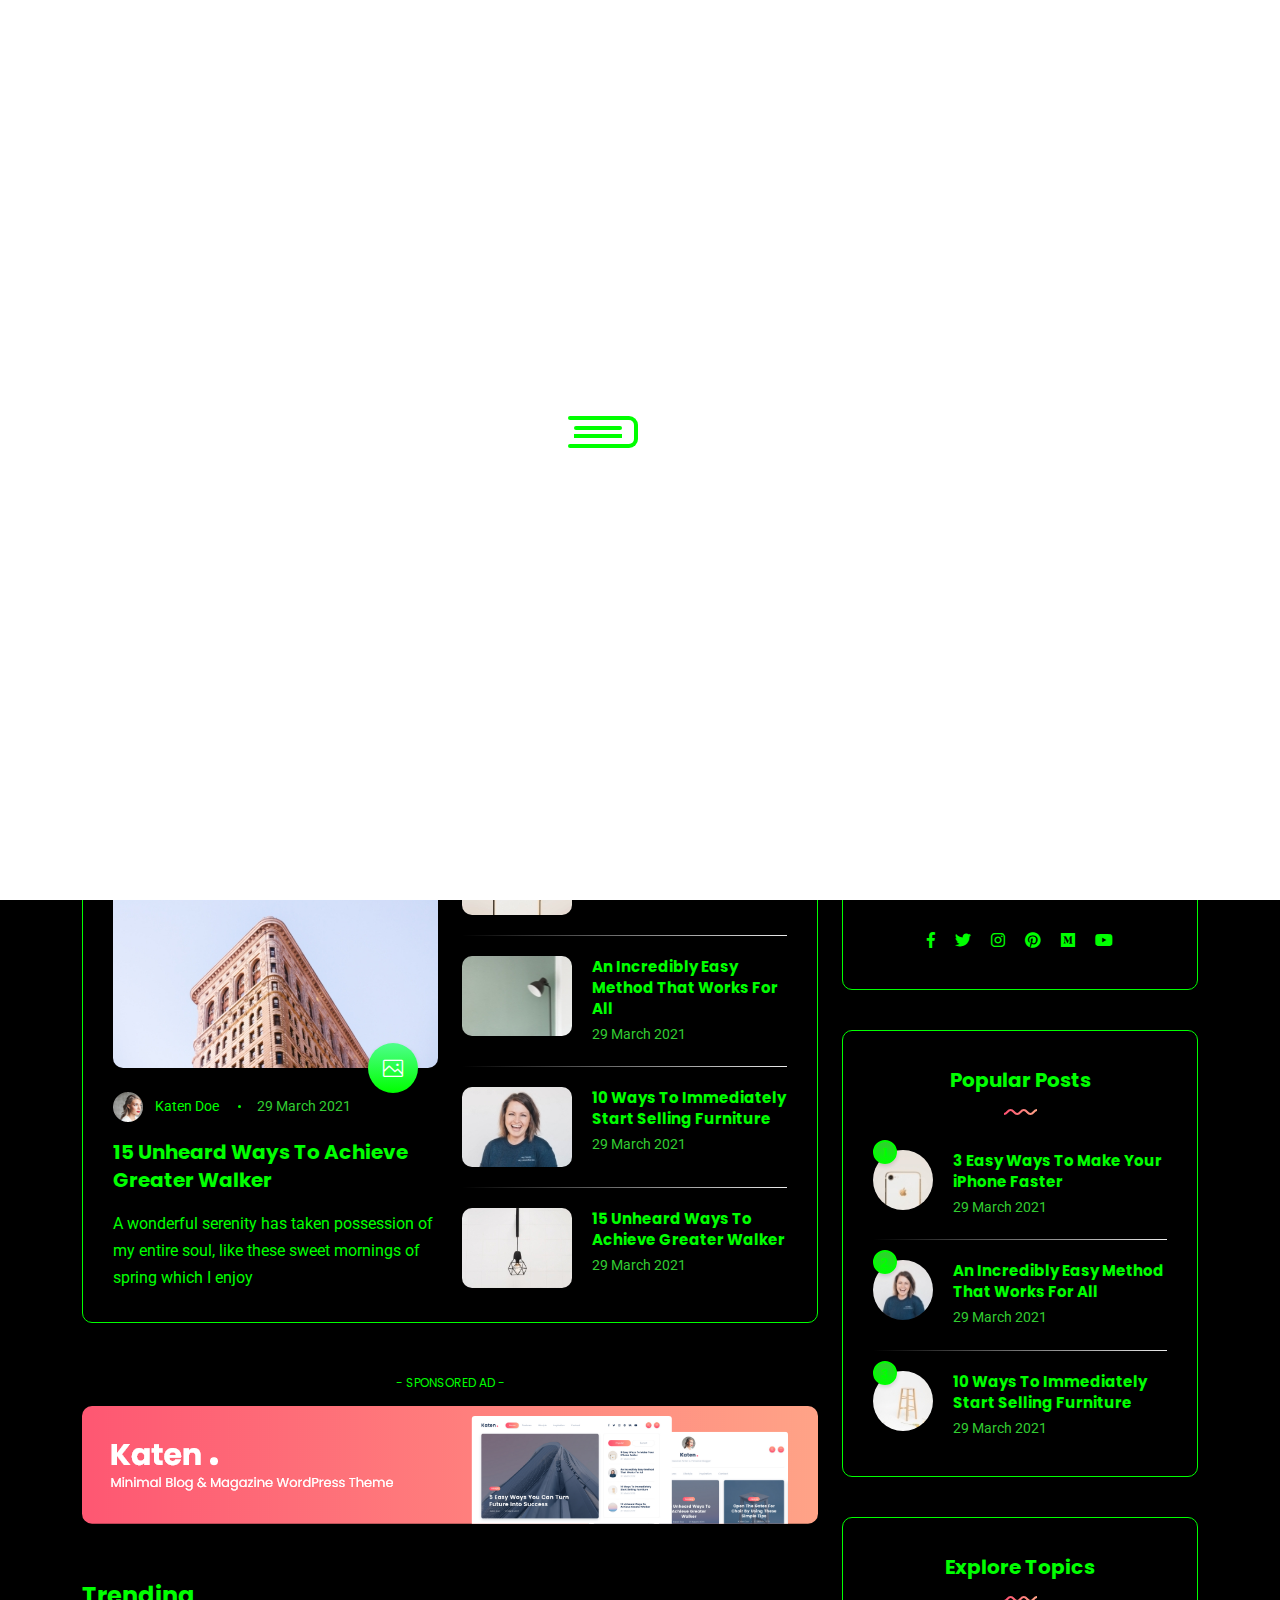
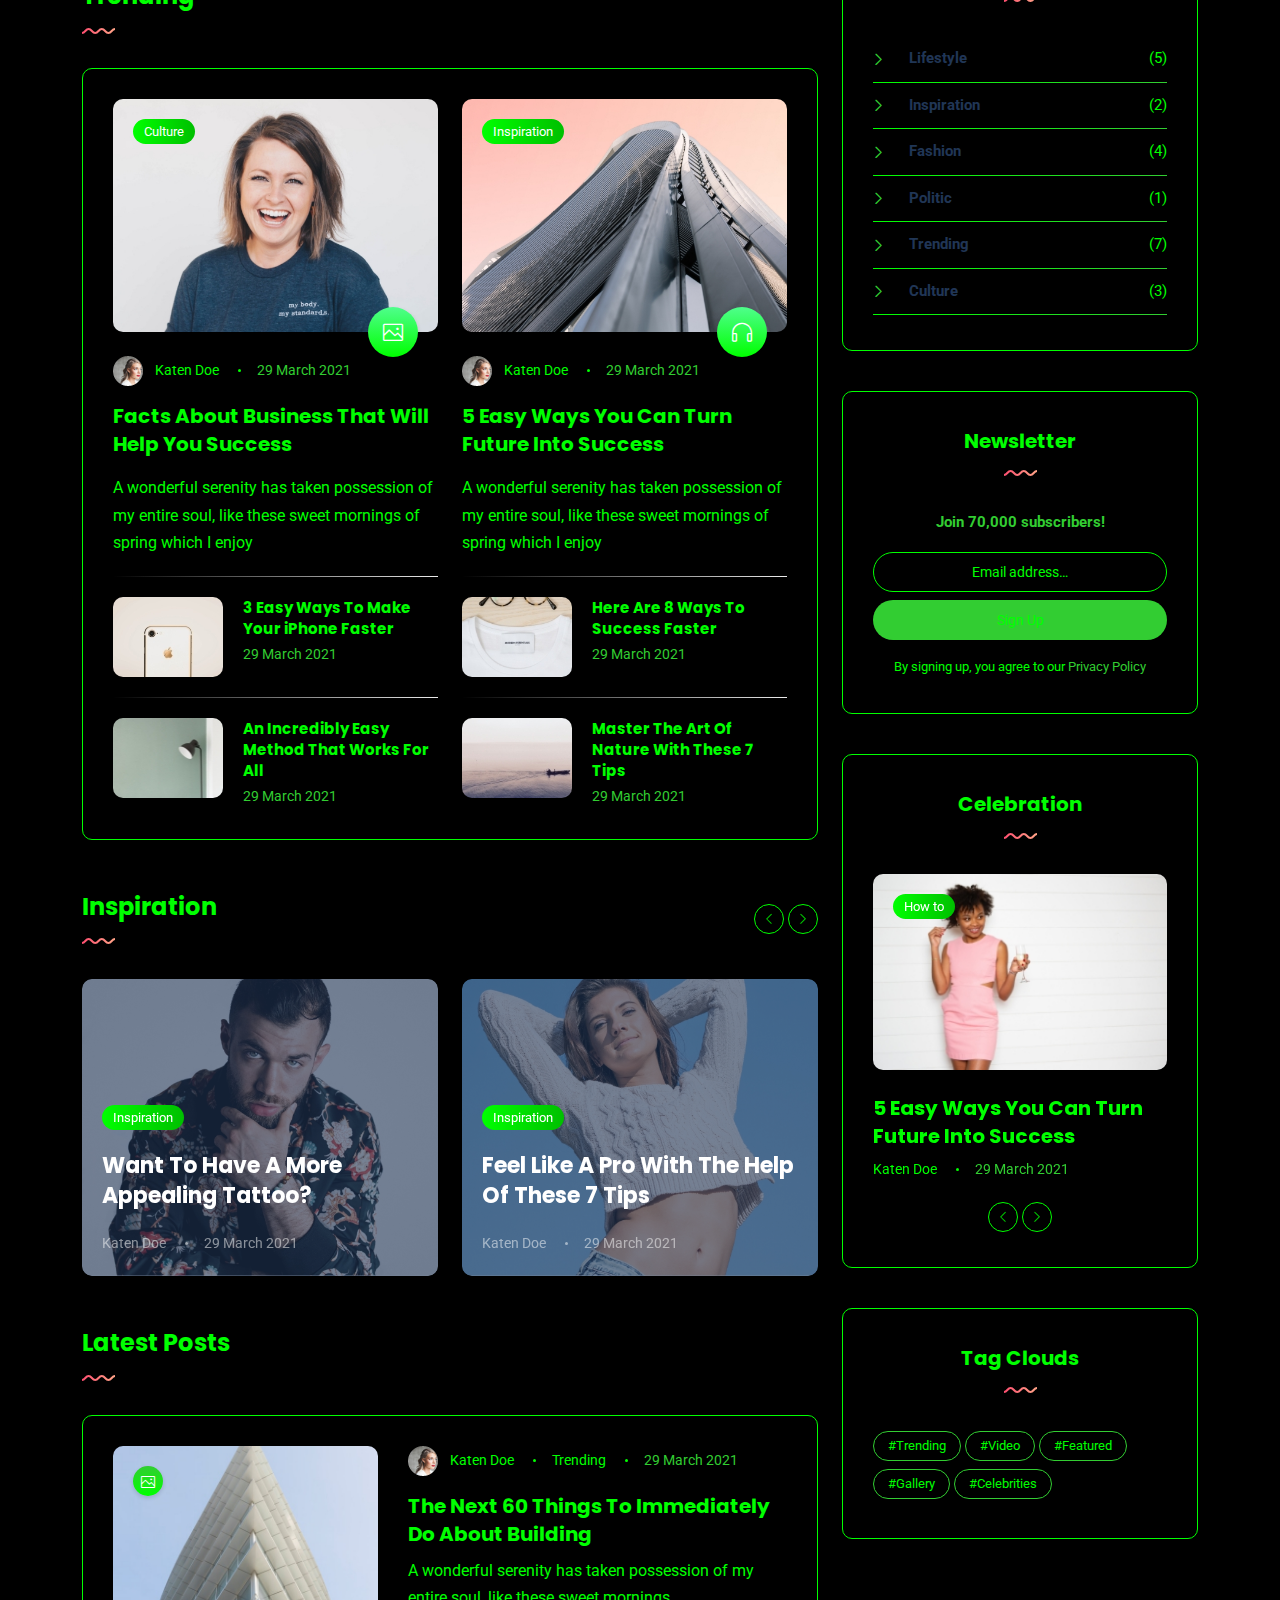
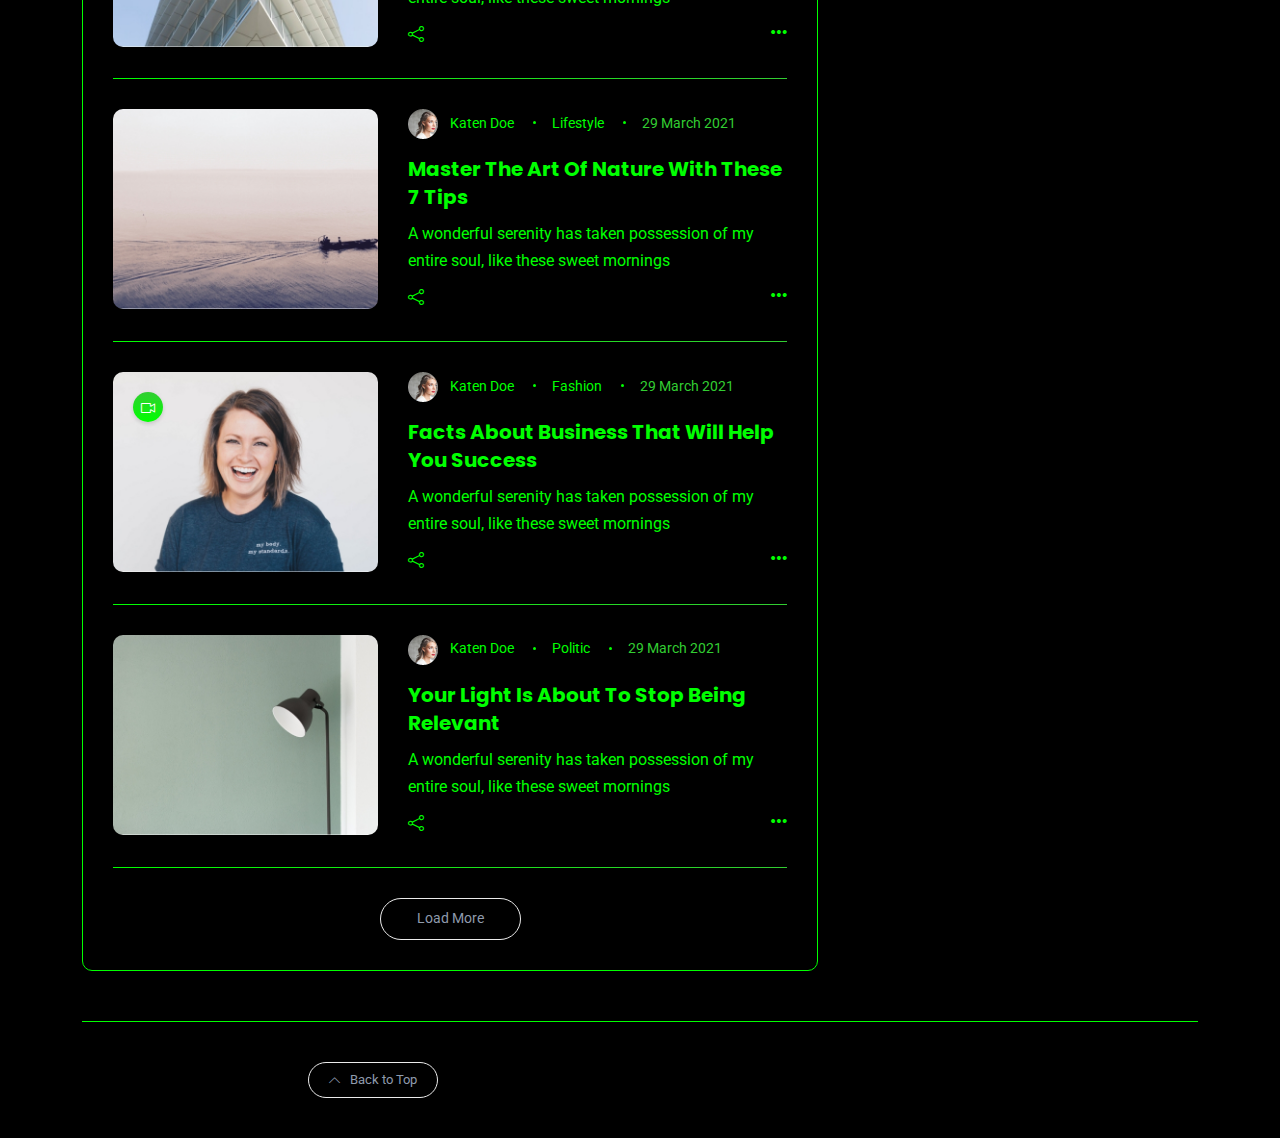
==== index.html @ 0d91b794 "2024-05-18" ====
<!DOCTYPE html>
<html lang="en-US">
  <head>
    <meta http-equiv="Content-Type" content="text/html; charset=UTF-8" />
    <title>Katen - Minimal Blog & Magazine HTML Theme</title>
    <meta
      name="description"
      content="Katen - Minimal Blog & Magazine HTML Theme"
    />
    <meta
      name="viewport"
      content="width=device-width, initial-scale=1, maximum-scale=1"
    />
    <link rel="shortcut icon" type="image/x-icon" href="images/favicon.png" />

    <!-- STYLES -->
    <link
      rel="stylesheet"
      href="css/bootstrap.min.css"
      type="text/css"
      media="all"
    />
    <link rel="stylesheet" href="css/all.min.css" type="text/css" media="all" />
    <link rel="stylesheet" href="css/slick.css" type="text/css" media="all" />
    <link
      rel="stylesheet"
      href="css/simple-line-icons.css"
      type="text/css"
      media="all"
    />
    <link rel="stylesheet" href="css/style.css" type="text/css" media="all" />
  </head>

  <body>
    <!-- preloader -->
    <div id="preloader">
      <div class="book">
        <div class="inner">
          <div class="left"></div>
          <div class="middle"></div>
          <div class="right"></div>
        </div>
        <ul>
          <li></li>
          <li></li>
          <li></li>
          <li></li>
          <li></li>
          <li></li>
          <li></li>
          <li></li>
          <li></li>
          <li></li>
          <li></li>
          <li></li>
          <li></li>
          <li></li>
          <li></li>
          <li></li>
          <li></li>
          <li></li>
        </ul>
      </div>
    </div>

    <!-- site wrapper -->
    <div class="site-wrapper">
      <div class="main-overlay"></div>

      <!-- header -->
      <header class="header-default">
        <nav class="navbar navbar-expand-lg">
          <div class="container-xl">
            <!-- site logo -->
            <a class="navbar-brand" href="index.html"
              ><img src="images/logo.svg" alt="logo"
            /></a>

            <div class="collapse navbar-collapse">
              <!-- menus -->
              <ul class="navbar-nav mr-auto">
                <li class="nav-item dropdown active">
                  <a class="nav-link dropdown-toggle" href="index.html">Home</a>
                  <ul class="dropdown-menu">
                    <li>
                      <a class="dropdown-item" href="index.html">Magazine</a>
                    </li>
                    <li>
                      <a class="dropdown-item" href="personal.html">Personal</a>
                    </li>
                    <li>
                      <a class="dropdown-item" href="personal-alt.html"
                        >Personal Alt</a
                      >
                    </li>
                    <li>
                      <a class="dropdown-item" href="minimal.html">Minimal</a>
                    </li>
                    <li>
                      <a class="dropdown-item" href="classic.html">Classic</a>
                    </li>
                  </ul>
                </li>
                <li class="nav-item">
                  <a class="nav-link" href="category.html">Lifestyle</a>
                </li>
                <li class="nav-item">
                  <a class="nav-link" href="category.html">Inspiration</a>
                </li>
                <li class="nav-item dropdown">
                  <a class="nav-link dropdown-toggle" href="#">Pages</a>
                  <ul class="dropdown-menu">
                    <li>
                      <a class="dropdown-item" href="category.html">Category</a>
                    </li>
                    <li>
                      <a class="dropdown-item" href="blog-single.html"
                        >Blog Single</a
                      >
                    </li>
                    <li>
                      <a class="dropdown-item" href="blog-single-alt.html"
                        >Blog Single Alt</a
                      >
                    </li>
                    <li>
                      <a class="dropdown-item" href="about.html">About</a>
                    </li>
                    <li>
                      <a class="dropdown-item" href="contact.html">Contact</a>
                    </li>
                  </ul>
                </li>
                <li class="nav-item">
                  <a class="nav-link" href="contact.html">Contact</a>
                </li>
              </ul>
            </div>

            <!-- header right section -->
            <div class="header-right">
              <!-- social icons -->
              <ul class="social-icons list-unstyled list-inline mb-0">
                <li class="list-inline-item">
                  <a href="#"><i class="fab fa-facebook-f"></i></a>
                </li>
                <li class="list-inline-item">
                  <a href="#"><i class="fab fa-twitter"></i></a>
                </li>
                <li class="list-inline-item">
                  <a href="#"><i class="fab fa-instagram"></i></a>
                </li>
                <li class="list-inline-item">
                  <a href="#"><i class="fab fa-pinterest"></i></a>
                </li>
                <li class="list-inline-item">
                  <a href="#"><i class="fab fa-medium"></i></a>
                </li>
                <li class="list-inline-item">
                  <a href="#"><i class="fab fa-youtube"></i></a>
                </li>
              </ul>
              <!-- header buttons -->
              <div class="header-buttons">
                <button class="search icon-button">
                  <i class="icon-magnifier"></i>
                </button>
                <button class="burger-menu icon-button">
                  <span class="burger-icon"></span>
                </button>
              </div>
            </div>
          </div>
        </nav>
      </header>

      <!-- hero section -->
      <section id="hero">
        <div class="container-xl">
          <div class="row gy-4">
            <div class="col-lg-8">
              <!-- featured post large -->
              <div class="post featured-post-lg">
                <div class="details clearfix">
                  <a href="category.html" class="category-badge">Inspiration</a>
                  <h2 class="post-title">
                    <a href="blog-single.html"
                      >5 Easy Ways You Can Turn Future Into Success</a
                    >
                  </h2>
                  <ul class="meta list-inline mb-0">
                    <li class="list-inline-item"><a href="#">Katen Doe</a></li>
                    <li class="list-inline-item">29 March 2021</li>
                  </ul>
                </div>
                <a href="blog-single.html">
                  <div class="thumb rounded">
                    <div
                      class="inner data-bg-image"
                      data-bg-image="images/posts/featured-lg.jpg"
                    ></div>
                  </div>
                </a>
              </div>
            </div>

            <div class="col-lg-4">
              <!-- post tabs -->
              <div class="post-tabs rounded bordered">
                <!-- tab navs -->
                <ul
                  class="nav nav-tabs nav-pills nav-fill"
                  id="postsTab"
                  role="tablist"
                >
                  <li class="nav-item" role="presentation">
                    <button
                      aria-controls="popular"
                      aria-selected="true"
                      class="nav-link active"
                      data-bs-target="#popular"
                      data-bs-toggle="tab"
                      id="popular-tab"
                      role="tab"
                      type="button"
                    >
                      Popular
                    </button>
                  </li>
                  <li class="nav-item" role="presentation">
                    <button
                      aria-controls="recent"
                      aria-selected="false"
                      class="nav-link"
                      data-bs-target="#recent"
                      data-bs-toggle="tab"
                      id="recent-tab"
                      role="tab"
                      type="button"
                    >
                      Recent
                    </button>
                  </li>
                </ul>
                <!-- tab contents -->
                <div class="tab-content" id="postsTabContent">
                  <!-- loader -->
                  <div class="lds-dual-ring"></div>
                  <!-- popular posts -->
                  <div
                    aria-labelledby="popular-tab"
                    class="tab-pane fade show active"
                    id="popular"
                    role="tabpanel"
                  >
                    <!-- post -->
                    <div class="post post-list-sm circle">
                      <div class="thumb circle">
                        <a href="blog-single.html">
                          <div class="inner">
                            <img
                              src="images/posts/tabs-1.jpg"
                              alt="post-title"
                            />
                          </div>
                        </a>
                      </div>
                      <div class="details clearfix">
                        <h6 class="post-title my-0">
                          <a href="blog-single.html"
                            >3 Easy Ways To Make Your iPhone Faster</a
                          >
                        </h6>
                        <ul class="meta list-inline mt-1 mb-0">
                          <li class="list-inline-item">29 March 2021</li>
                        </ul>
                      </div>
                    </div>
                    <!-- post -->
                    <div class="post post-list-sm circle">
                      <div class="thumb circle">
                        <a href="blog-single.html">
                          <div class="inner">
                            <img
                              src="images/posts/tabs-2.jpg"
                              alt="post-title"
                            />
                          </div>
                        </a>
                      </div>
                      <div class="details clearfix">
                        <h6 class="post-title my-0">
                          <a href="blog-single.html"
                            >An Incredibly Easy Method That Works For All</a
                          >
                        </h6>
                        <ul class="meta list-inline mt-1 mb-0">
                          <li class="list-inline-item">29 March 2021</li>
                        </ul>
                      </div>
                    </div>
                    <!-- post -->
                    <div class="post post-list-sm circle">
                      <div class="thumb circle">
                        <a href="blog-single.html">
                          <div class="inner">
                            <img
                              src="images/posts/tabs-3.jpg"
                              alt="post-title"
                            />
                          </div>
                        </a>
                      </div>
                      <div class="details clearfix">
                        <h6 class="post-title my-0">
                          <a href="blog-single.html"
                            >10 Ways To Immediately Start Selling Furniture</a
                          >
                        </h6>
                        <ul class="meta list-inline mt-1 mb-0">
                          <li class="list-inline-item">29 March 2021</li>
                        </ul>
                      </div>
                    </div>
                    <!-- post -->
                    <div class="post post-list-sm circle">
                      <div class="thumb circle">
                        <a href="blog-single.html">
                          <div class="inner">
                            <img
                              src="images/posts/tabs-4.jpg"
                              alt="post-title"
                            />
                          </div>
                        </a>
                      </div>
                      <div class="details clearfix">
                        <h6 class="post-title my-0">
                          <a href="blog-single.html"
                            >15 Unheard Ways To Achieve Greater Walker</a
                          >
                        </h6>
                        <ul class="meta list-inline mt-1 mb-0">
                          <li class="list-inline-item">29 March 2021</li>
                        </ul>
                      </div>
                    </div>
                  </div>
                  <!-- recent posts -->
                  <div
                    aria-labelledby="recent-tab"
                    class="tab-pane fade"
                    id="recent"
                    role="tabpanel"
                  >
                    <!-- post -->
                    <div class="post post-list-sm circle">
                      <div class="thumb circle">
                        <a href="blog-single.html">
                          <div class="inner">
                            <img
                              src="images/posts/tabs-2.jpg"
                              alt="post-title"
                            />
                          </div>
                        </a>
                      </div>
                      <div class="details clearfix">
                        <h6 class="post-title my-0">
                          <a href="blog-single.html"
                            >An Incredibly Easy Method That Works For All</a
                          >
                        </h6>
                        <ul class="meta list-inline mt-1 mb-0">
                          <li class="list-inline-item">29 March 2021</li>
                        </ul>
                      </div>
                    </div>
                    <!-- post -->
                    <div class="post post-list-sm circle">
                      <div class="thumb circle">
                        <a href="blog-single.html">
                          <div class="inner">
                            <img
                              src="images/posts/tabs-1.jpg"
                              alt="post-title"
                            />
                          </div>
                        </a>
                      </div>
                      <div class="details clearfix">
                        <h6 class="post-title my-0">
                          <a href="blog-single.html"
                            >3 Easy Ways To Make Your iPhone Faster</a
                          >
                        </h6>
                        <ul class="meta list-inline mt-1 mb-0">
                          <li class="list-inline-item">29 March 2021</li>
                        </ul>
                      </div>
                    </div>
                    <!-- post -->
                    <div class="post post-list-sm circle">
                      <div class="thumb circle">
                        <a href="blog-single.html">
                          <div class="inner">
                            <img
                              src="images/posts/tabs-4.jpg"
                              alt="post-title"
                            />
                          </div>
                        </a>
                      </div>
                      <div class="details clearfix">
                        <h6 class="post-title my-0">
                          <a href="blog-single.html"
                            >15 Unheard Ways To Achieve Greater Walker</a
                          >
                        </h6>
                        <ul class="meta list-inline mt-1 mb-0">
                          <li class="list-inline-item">29 March 2021</li>
                        </ul>
                      </div>
                    </div>
                    <!-- post -->
                    <div class="post post-list-sm circle">
                      <div class="thumb circle">
                        <a href="blog-single.html">
                          <div class="inner">
                            <img
                              src="images/posts/tabs-3.jpg"
                              alt="post-title"
                            />
                          </div>
                        </a>
                      </div>
                      <div class="details clearfix">
                        <h6 class="post-title my-0">
                          <a href="blog-single.html"
                            >10 Ways To Immediately Start Selling Furniture</a
                          >
                        </h6>
                        <ul class="meta list-inline mt-1 mb-0">
                          <li class="list-inline-item">29 March 2021</li>
                        </ul>
                      </div>
                    </div>
                  </div>
                </div>
              </div>
            </div>
          </div>
        </div>
      </section>

      <!-- section main content -->
      <section class="main-content">
        <div class="container-xl">
          <div class="row gy-4">
            <div class="col-lg-8">
              <!-- section header -->
              <div class="section-header">
                <h3 class="section-title">Editor’s Pick</h3>
                <img src="images/wave.svg" class="wave" alt="wave" />
              </div>

              <div class="padding-30 rounded bordered">
                <div class="row gy-5">
                  <div class="col-sm-6">
                    <!-- post -->
                    <div class="post">
                      <div class="thumb rounded">
                        <a
                          href="category.html"
                          class="category-badge position-absolute"
                          >Lifestyle</a
                        >
                        <span class="post-format">
                          <i class="icon-picture"></i>
                        </span>
                        <a href="blog-single.html">
                          <div class="inner">
                            <img
                              src="images/posts/editor-lg.jpg"
                              alt="post-title"
                            />
                          </div>
                        </a>
                      </div>
                      <ul class="meta list-inline mt-4 mb-0">
                        <li class="list-inline-item">
                          <a href="#"
                            ><img
                              src="images/other/author-sm.png"
                              class="author"
                              alt="author"
                            />Katen Doe</a
                          >
                        </li>
                        <li class="list-inline-item">29 March 2021</li>
                      </ul>
                      <h5 class="post-title mb-3 mt-3">
                        <a href="blog-single.html"
                          >15 Unheard Ways To Achieve Greater Walker</a
                        >
                      </h5>
                      <p class="excerpt mb-0">
                        A wonderful serenity has taken possession of my entire
                        soul, like these sweet mornings of spring which I enjoy
                      </p>
                    </div>
                  </div>
                  <div class="col-sm-6">
                    <!-- post -->
                    <div class="post post-list-sm square">
                      <div class="thumb rounded">
                        <a href="blog-single.html">
                          <div class="inner">
                            <img
                              src="images/posts/editor-sm-1.jpg"
                              alt="post-title"
                            />
                          </div>
                        </a>
                      </div>
                      <div class="details clearfix">
                        <h6 class="post-title my-0">
                          <a href="blog-single.html"
                            >3 Easy Ways To Make Your iPhone Faster</a
                          >
                        </h6>
                        <ul class="meta list-inline mt-1 mb-0">
                          <li class="list-inline-item">29 March 2021</li>
                        </ul>
                      </div>
                    </div>
                    <!-- post -->
                    <div class="post post-list-sm square">
                      <div class="thumb rounded">
                        <a href="blog-single.html">
                          <div class="inner">
                            <img
                              src="images/posts/editor-sm-2.jpg"
                              alt="post-title"
                            />
                          </div>
                        </a>
                      </div>
                      <div class="details clearfix">
                        <h6 class="post-title my-0">
                          <a href="blog-single.html"
                            >An Incredibly Easy Method That Works For All</a
                          >
                        </h6>
                        <ul class="meta list-inline mt-1 mb-0">
                          <li class="list-inline-item">29 March 2021</li>
                        </ul>
                      </div>
                    </div>
                    <!-- post -->
                    <div class="post post-list-sm square">
                      <div class="thumb rounded">
                        <a href="blog-single.html">
                          <div class="inner">
                            <img
                              src="images/posts/editor-sm-3.jpg"
                              alt="post-title"
                            />
                          </div>
                        </a>
                      </div>
                      <div class="details clearfix">
                        <h6 class="post-title my-0">
                          <a href="blog-single.html"
                            >10 Ways To Immediately Start Selling Furniture</a
                          >
                        </h6>
                        <ul class="meta list-inline mt-1 mb-0">
                          <li class="list-inline-item">29 March 2021</li>
                        </ul>
                      </div>
                    </div>
                    <!-- post -->
                    <div class="post post-list-sm square">
                      <div class="thumb rounded">
                        <a href="blog-single.html">
                          <div class="inner">
                            <img
                              src="images/posts/editor-sm-4.jpg"
                              alt="post-title"
                            />
                          </div>
                        </a>
                      </div>
                      <div class="details clearfix">
                        <h6 class="post-title my-0">
                          <a href="blog-single.html"
                            >15 Unheard Ways To Achieve Greater Walker</a
                          >
                        </h6>
                        <ul class="meta list-inline mt-1 mb-0">
                          <li class="list-inline-item">29 March 2021</li>
                        </ul>
                      </div>
                    </div>
                  </div>
                </div>
              </div>

              <div class="spacer" data-height="50"></div>

              <!-- horizontal ads -->
              <div class="ads-horizontal text-md-center">
                <span class="ads-title">- Sponsored Ad -</span>
                <a href="#">
                  <img src="images/ads/ad-750.png" alt="Advertisement" />
                </a>
              </div>

              <div class="spacer" data-height="50"></div>

              <!-- section header -->
              <div class="section-header">
                <h3 class="section-title">Trending</h3>
                <img src="images/wave.svg" class="wave" alt="wave" />
              </div>

              <div class="padding-30 rounded bordered">
                <div class="row gy-5">
                  <div class="col-sm-6">
                    <!-- post large -->
                    <div class="post">
                      <div class="thumb rounded">
                        <a
                          href="category.html"
                          class="category-badge position-absolute"
                          >Culture</a
                        >
                        <span class="post-format">
                          <i class="icon-picture"></i>
                        </span>
                        <a href="blog-single.html">
                          <div class="inner">
                            <img
                              src="images/posts/trending-lg-1.jpg"
                              alt="post-title"
                            />
                          </div>
                        </a>
                      </div>
                      <ul class="meta list-inline mt-4 mb-0">
                        <li class="list-inline-item">
                          <a href="#"
                            ><img
                              src="images/other/author-sm.png"
                              class="author"
                              alt="author"
                            />Katen Doe</a
                          >
                        </li>
                        <li class="list-inline-item">29 March 2021</li>
                      </ul>
                      <h5 class="post-title mb-3 mt-3">
                        <a href="blog-single.html"
                          >Facts About Business That Will Help You Success</a
                        >
                      </h5>
                      <p class="excerpt mb-0">
                        A wonderful serenity has taken possession of my entire
                        soul, like these sweet mornings of spring which I enjoy
                      </p>
                    </div>
                    <!-- post -->
                    <div class="post post-list-sm square before-seperator">
                      <div class="thumb rounded">
                        <a href="blog-single.html">
                          <div class="inner">
                            <img
                              src="images/posts/trending-sm-1.jpg"
                              alt="post-title"
                            />
                          </div>
                        </a>
                      </div>
                      <div class="details clearfix">
                        <h6 class="post-title my-0">
                          <a href="blog-single.html"
                            >3 Easy Ways To Make Your iPhone Faster</a
                          >
                        </h6>
                        <ul class="meta list-inline mt-1 mb-0">
                          <li class="list-inline-item">29 March 2021</li>
                        </ul>
                      </div>
                    </div>
                    <!-- post -->
                    <div class="post post-list-sm square before-seperator">
                      <div class="thumb rounded">
                        <a href="blog-single.html">
                          <div class="inner">
                            <img
                              src="images/posts/trending-sm-2.jpg"
                              alt="post-title"
                            />
                          </div>
                        </a>
                      </div>
                      <div class="details clearfix">
                        <h6 class="post-title my-0">
                          <a href="blog-single.html"
                            >An Incredibly Easy Method That Works For All</a
                          >
                        </h6>
                        <ul class="meta list-inline mt-1 mb-0">
                          <li class="list-inline-item">29 March 2021</li>
                        </ul>
                      </div>
                    </div>
                  </div>
                  <div class="col-sm-6">
                    <!-- post large -->
                    <div class="post">
                      <div class="thumb rounded">
                        <a
                          href="category.html"
                          class="category-badge position-absolute"
                          >Inspiration</a
                        >
                        <span class="post-format">
                          <i class="icon-earphones"></i>
                        </span>
                        <a href="blog-single.html">
                          <div class="inner">
                            <img
                              src="images/posts/trending-lg-2.jpg"
                              alt="post-title"
                            />
                          </div>
                        </a>
                      </div>
                      <ul class="meta list-inline mt-4 mb-0">
                        <li class="list-inline-item">
                          <a href="#"
                            ><img
                              src="images/other/author-sm.png"
                              class="author"
                              alt="author"
                            />Katen Doe</a
                          >
                        </li>
                        <li class="list-inline-item">29 March 2021</li>
                      </ul>
                      <h5 class="post-title mb-3 mt-3">
                        <a href="blog-single.html"
                          >5 Easy Ways You Can Turn Future Into Success</a
                        >
                      </h5>
                      <p class="excerpt mb-0">
                        A wonderful serenity has taken possession of my entire
                        soul, like these sweet mornings of spring which I enjoy
                      </p>
                    </div>
                    <!-- post -->
                    <div class="post post-list-sm square before-seperator">
                      <div class="thumb rounded">
                        <a href="blog-single.html">
                          <div class="inner">
                            <img
                              src="images/posts/trending-sm-3.jpg"
                              alt="post-title"
                            />
                          </div>
                        </a>
                      </div>
                      <div class="details clearfix">
                        <h6 class="post-title my-0">
                          <a href="blog-single.html"
                            >Here Are 8 Ways To Success Faster</a
                          >
                        </h6>
                        <ul class="meta list-inline mt-1 mb-0">
                          <li class="list-inline-item">29 March 2021</li>
                        </ul>
                      </div>
                    </div>
                    <!-- post -->
                    <div class="post post-list-sm square before-seperator">
                      <div class="thumb rounded">
                        <a href="blog-single.html">
                          <div class="inner">
                            <img
                              src="images/posts/trending-sm-4.jpg"
                              alt="post-title"
                            />
                          </div>
                        </a>
                      </div>
                      <div class="details clearfix">
                        <h6 class="post-title my-0">
                          <a href="blog-single.html"
                            >Master The Art Of Nature With These 7 Tips</a
                          >
                        </h6>
                        <ul class="meta list-inline mt-1 mb-0">
                          <li class="list-inline-item">29 March 2021</li>
                        </ul>
                      </div>
                    </div>
                  </div>
                </div>
              </div>

              <div class="spacer" data-height="50"></div>

              <!-- section header -->
              <div class="section-header">
                <h3 class="section-title">Inspiration</h3>
                <img src="images/wave.svg" class="wave" alt="wave" />
                <div class="slick-arrows-top">
                  <button
                    type="button"
                    data-role="none"
                    class="carousel-topNav-prev slick-custom-buttons"
                    aria-label="Previous"
                  >
                    <i class="icon-arrow-left"></i>
                  </button>
                  <button
                    type="button"
                    data-role="none"
                    class="carousel-topNav-next slick-custom-buttons"
                    aria-label="Next"
                  >
                    <i class="icon-arrow-right"></i>
                  </button>
                </div>
              </div>

              <div class="row post-carousel-twoCol post-carousel">
                <!-- post -->
                <div class="post post-over-content col-md-6">
                  <div class="details clearfix">
                    <a href="category.html" class="category-badge"
                      >Inspiration</a
                    >
                    <h4 class="post-title">
                      <a href="blog-single.html"
                        >Want To Have A More Appealing Tattoo?</a
                      >
                    </h4>
                    <ul class="meta list-inline mb-0">
                      <li class="list-inline-item">
                        <a href="#">Katen Doe</a>
                      </li>
                      <li class="list-inline-item">29 March 2021</li>
                    </ul>
                  </div>
                  <a href="blog-single.html">
                    <div class="thumb rounded">
                      <div class="inner">
                        <img src="images/posts/inspiration-1.jpg" alt="thumb" />
                      </div>
                    </div>
                  </a>
                </div>
                <!-- post -->
                <div class="post post-over-content col-md-6">
                  <div class="details clearfix">
                    <a href="category.html" class="category-badge"
                      >Inspiration</a
                    >
                    <h4 class="post-title">
                      <a href="blog-single.html"
                        >Feel Like A Pro With The Help Of These 7 Tips</a
                      >
                    </h4>
                    <ul class="meta list-inline mb-0">
                      <li class="list-inline-item">
                        <a href="#">Katen Doe</a>
                      </li>
                      <li class="list-inline-item">29 March 2021</li>
                    </ul>
                  </div>
                  <a href="blog-single.html">
                    <div class="thumb rounded">
                      <div class="inner">
                        <img src="images/posts/inspiration-2.jpg" alt="thumb" />
                      </div>
                    </div>
                  </a>
                </div>
                <!-- post -->
                <div class="post post-over-content col-md-6">
                  <div class="details clearfix">
                    <a href="category.html" class="category-badge"
                      >Inspiration</a
                    >
                    <h4 class="post-title">
                      <a href="blog-single.html"
                        >Your Light Is About To Stop Being Relevant</a
                      >
                    </h4>
                    <ul class="meta list-inline mb-0">
                      <li class="list-inline-item">
                        <a href="#">Katen Doe</a>
                      </li>
                      <li class="list-inline-item">29 March 2021</li>
                    </ul>
                  </div>
                  <a href="blog-single.html">
                    <div class="thumb rounded">
                      <div class="inner">
                        <img src="images/posts/inspiration-3.jpg" alt="thumb" />
                      </div>
                    </div>
                  </a>
                </div>
              </div>

              <div class="spacer" data-height="50"></div>

              <!-- section header -->
              <div class="section-header">
                <h3 class="section-title">Latest Posts</h3>
                <img src="images/wave.svg" class="wave" alt="wave" />
              </div>

              <div class="padding-30 rounded bordered">
                <div class="row">
                  <div class="col-md-12 col-sm-6">
                    <!-- post -->
                    <div class="post post-list clearfix">
                      <div class="thumb rounded">
                        <span class="post-format-sm">
                          <i class="icon-picture"></i>
                        </span>
                        <a href="blog-single.html">
                          <div class="inner">
                            <img
                              src="images/posts/latest-sm-1.jpg"
                              alt="post-title"
                            />
                          </div>
                        </a>
                      </div>
                      <div class="details">
                        <ul class="meta list-inline mb-3">
                          <li class="list-inline-item">
                            <a href="#"
                              ><img
                                src="images/other/author-sm.png"
                                class="author"
                                alt="author"
                              />Katen Doe</a
                            >
                          </li>
                          <li class="list-inline-item">
                            <a href="#">Trending</a>
                          </li>
                          <li class="list-inline-item">29 March 2021</li>
                        </ul>
                        <h5 class="post-title">
                          <a href="blog-single.html"
                            >The Next 60 Things To Immediately Do About
                            Building</a
                          >
                        </h5>
                        <p class="excerpt mb-0">
                          A wonderful serenity has taken possession of my entire
                          soul, like these sweet mornings
                        </p>
                        <div
                          class="post-bottom clearfix d-flex align-items-center"
                        >
                          <div class="social-share me-auto">
                            <button class="toggle-button icon-share"></button>
                            <ul class="icons list-unstyled list-inline mb-0">
                              <li class="list-inline-item">
                                <a href="#"
                                  ><i class="fab fa-facebook-f"></i
                                ></a>
                              </li>
                              <li class="list-inline-item">
                                <a href="#"><i class="fab fa-twitter"></i></a>
                              </li>
                              <li class="list-inline-item">
                                <a href="#"
                                  ><i class="fab fa-linkedin-in"></i
                                ></a>
                              </li>
                              <li class="list-inline-item">
                                <a href="#"><i class="fab fa-pinterest"></i></a>
                              </li>
                              <li class="list-inline-item">
                                <a href="#"
                                  ><i class="fab fa-telegram-plane"></i
                                ></a>
                              </li>
                              <li class="list-inline-item">
                                <a href="#"><i class="far fa-envelope"></i></a>
                              </li>
                            </ul>
                          </div>
                          <div class="more-button float-end">
                            <a href="blog-single.html"
                              ><span class="icon-options"></span
                            ></a>
                          </div>
                        </div>
                      </div>
                    </div>
                  </div>

                  <div class="col-md-12 col-sm-6">
                    <!-- post -->
                    <div class="post post-list clearfix">
                      <div class="thumb rounded">
                        <a href="blog-single.html">
                          <div class="inner">
                            <img
                              src="images/posts/latest-sm-2.jpg"
                              alt="post-title"
                            />
                          </div>
                        </a>
                      </div>
                      <div class="details">
                        <ul class="meta list-inline mb-3">
                          <li class="list-inline-item">
                            <a href="#"
                              ><img
                                src="images/other/author-sm.png"
                                class="author"
                                alt="author"
                              />Katen Doe</a
                            >
                          </li>
                          <li class="list-inline-item">
                            <a href="#">Lifestyle</a>
                          </li>
                          <li class="list-inline-item">29 March 2021</li>
                        </ul>
                        <h5 class="post-title">
                          <a href="blog-single.html"
                            >Master The Art Of Nature With These 7 Tips</a
                          >
                        </h5>
                        <p class="excerpt mb-0">
                          A wonderful serenity has taken possession of my entire
                          soul, like these sweet mornings
                        </p>
                        <div
                          class="post-bottom clearfix d-flex align-items-center"
                        >
                          <div class="social-share me-auto">
                            <button class="toggle-button icon-share"></button>
                            <ul class="icons list-unstyled list-inline mb-0">
                              <li class="list-inline-item">
                                <a href="#"
                                  ><i class="fab fa-facebook-f"></i
                                ></a>
                              </li>
                              <li class="list-inline-item">
                                <a href="#"><i class="fab fa-twitter"></i></a>
                              </li>
                              <li class="list-inline-item">
                                <a href="#"
                                  ><i class="fab fa-linkedin-in"></i
                                ></a>
                              </li>
                              <li class="list-inline-item">
                                <a href="#"><i class="fab fa-pinterest"></i></a>
                              </li>
                              <li class="list-inline-item">
                                <a href="#"
                                  ><i class="fab fa-telegram-plane"></i
                                ></a>
                              </li>
                              <li class="list-inline-item">
                                <a href="#"><i class="far fa-envelope"></i></a>
                              </li>
                            </ul>
                          </div>
                          <div class="more-button float-end">
                            <a href="blog-single.html"
                              ><span class="icon-options"></span
                            ></a>
                          </div>
                        </div>
                      </div>
                    </div>
                  </div>

                  <div class="col-md-12 col-sm-6">
                    <!-- post -->
                    <div class="post post-list clearfix">
                      <div class="thumb rounded">
                        <span class="post-format-sm">
                          <i class="icon-camrecorder"></i>
                        </span>
                        <a href="blog-single.html">
                          <div class="inner">
                            <img
                              src="images/posts/latest-sm-3.jpg"
                              alt="post-title"
                            />
                          </div>
                        </a>
                      </div>
                      <div class="details">
                        <ul class="meta list-inline mb-3">
                          <li class="list-inline-item">
                            <a href="#"
                              ><img
                                src="images/other/author-sm.png"
                                class="author"
                                alt="author"
                              />Katen Doe</a
                            >
                          </li>
                          <li class="list-inline-item">
                            <a href="#">Fashion</a>
                          </li>
                          <li class="list-inline-item">29 March 2021</li>
                        </ul>
                        <h5 class="post-title">
                          <a href="blog-single.html"
                            >Facts About Business That Will Help You Success</a
                          >
                        </h5>
                        <p class="excerpt mb-0">
                          A wonderful serenity has taken possession of my entire
                          soul, like these sweet mornings
                        </p>
                        <div
                          class="post-bottom clearfix d-flex align-items-center"
                        >
                          <div class="social-share me-auto">
                            <button class="toggle-button icon-share"></button>
                            <ul class="icons list-unstyled list-inline mb-0">
                              <li class="list-inline-item">
                                <a href="#"
                                  ><i class="fab fa-facebook-f"></i
                                ></a>
                              </li>
                              <li class="list-inline-item">
                                <a href="#"><i class="fab fa-twitter"></i></a>
                              </li>
                              <li class="list-inline-item">
                                <a href="#"
                                  ><i class="fab fa-linkedin-in"></i
                                ></a>
                              </li>
                              <li class="list-inline-item">
                                <a href="#"><i class="fab fa-pinterest"></i></a>
                              </li>
                              <li class="list-inline-item">
                                <a href="#"
                                  ><i class="fab fa-telegram-plane"></i
                                ></a>
                              </li>
                              <li class="list-inline-item">
                                <a href="#"><i class="far fa-envelope"></i></a>
                              </li>
                            </ul>
                          </div>
                          <div class="more-button float-end">
                            <a href="blog-single.html"
                              ><span class="icon-options"></span
                            ></a>
                          </div>
                        </div>
                      </div>
                    </div>
                  </div>

                  <div class="col-md-12 col-sm-6">
                    <!-- post -->
                    <div class="post post-list clearfix">
                      <div class="thumb rounded">
                        <a href="blog-single.html">
                          <div class="inner">
                            <img
                              src="images/posts/latest-sm-4.jpg"
                              alt="post-title"
                            />
                          </div>
                        </a>
                      </div>
                      <div class="details">
                        <ul class="meta list-inline mb-3">
                          <li class="list-inline-item">
                            <a href="#"
                              ><img
                                src="images/other/author-sm.png"
                                class="author"
                                alt="author"
                              />Katen Doe</a
                            >
                          </li>
                          <li class="list-inline-item">
                            <a href="#">Politic</a>
                          </li>
                          <li class="list-inline-item">29 March 2021</li>
                        </ul>
                        <h5 class="post-title">
                          <a href="blog-single.html"
                            >Your Light Is About To Stop Being Relevant</a
                          >
                        </h5>
                        <p class="excerpt mb-0">
                          A wonderful serenity has taken possession of my entire
                          soul, like these sweet mornings
                        </p>
                        <div
                          class="post-bottom clearfix d-flex align-items-center"
                        >
                          <div class="social-share me-auto">
                            <button class="toggle-button icon-share"></button>
                            <ul class="icons list-unstyled list-inline mb-0">
                              <li class="list-inline-item">
                                <a href="#"
                                  ><i class="fab fa-facebook-f"></i
                                ></a>
                              </li>
                              <li class="list-inline-item">
                                <a href="#"><i class="fab fa-twitter"></i></a>
                              </li>
                              <li class="list-inline-item">
                                <a href="#"
                                  ><i class="fab fa-linkedin-in"></i
                                ></a>
                              </li>
                              <li class="list-inline-item">
                                <a href="#"><i class="fab fa-pinterest"></i></a>
                              </li>
                              <li class="list-inline-item">
                                <a href="#"
                                  ><i class="fab fa-telegram-plane"></i
                                ></a>
                              </li>
                              <li class="list-inline-item">
                                <a href="#"><i class="far fa-envelope"></i></a>
                              </li>
                            </ul>
                          </div>
                          <div class="more-button float-end">
                            <a href="blog-single.html"
                              ><span class="icon-options"></span
                            ></a>
                          </div>
                        </div>
                      </div>
                    </div>
                  </div>
                </div>
                <!-- load more button -->
                <div class="text-center">
                  <button class="btn btn-simple">Load More</button>
                </div>
              </div>
            </div>
            <div class="col-lg-4">
              <!-- sidebar -->
              <div class="sidebar">
                <!-- widget about -->
                <div class="widget rounded">
                  <div
                    class="widget-about data-bg-image text-center"
                    data-bg-image="images/map-bg.png"
                  >
                    <img src="images/logo.svg" alt="logo" class="mb-4" />
                    <p class="mb-4">
                      Hello, We’re content writer who is fascinated by content
                      fashion, celebrity and lifestyle. We helps clients bring
                      the right content to the right people.
                    </p>
                    <ul class="social-icons list-unstyled list-inline mb-0">
                      <li class="list-inline-item">
                        <a href="#"><i class="fab fa-facebook-f"></i></a>
                      </li>
                      <li class="list-inline-item">
                        <a href="#"><i class="fab fa-twitter"></i></a>
                      </li>
                      <li class="list-inline-item">
                        <a href="#"><i class="fab fa-instagram"></i></a>
                      </li>
                      <li class="list-inline-item">
                        <a href="#"><i class="fab fa-pinterest"></i></a>
                      </li>
                      <li class="list-inline-item">
                        <a href="#"><i class="fab fa-medium"></i></a>
                      </li>
                      <li class="list-inline-item">
                        <a href="#"><i class="fab fa-youtube"></i></a>
                      </li>
                    </ul>
                  </div>
                </div>

                <!-- widget popular posts -->
                <div class="widget rounded">
                  <div class="widget-header text-center">
                    <h3 class="widget-title">Popular Posts</h3>
                    <img src="images/wave.svg" class="wave" alt="wave" />
                  </div>
                  <div class="widget-content">
                    <!-- post -->
                    <div class="post post-list-sm circle">
                      <div class="thumb circle">
                        <span class="number">1</span>
                        <a href="blog-single.html">
                          <div class="inner">
                            <img
                              src="images/posts/tabs-1.jpg"
                              alt="post-title"
                            />
                          </div>
                        </a>
                      </div>
                      <div class="details clearfix">
                        <h6 class="post-title my-0">
                          <a href="blog-single.html"
                            >3 Easy Ways To Make Your iPhone Faster</a
                          >
                        </h6>
                        <ul class="meta list-inline mt-1 mb-0">
                          <li class="list-inline-item">29 March 2021</li>
                        </ul>
                      </div>
                    </div>
                    <!-- post -->
                    <div class="post post-list-sm circle">
                      <div class="thumb circle">
                        <span class="number">2</span>
                        <a href="blog-single.html">
                          <div class="inner">
                            <img
                              src="images/posts/tabs-2.jpg"
                              alt="post-title"
                            />
                          </div>
                        </a>
                      </div>
                      <div class="details clearfix">
                        <h6 class="post-title my-0">
                          <a href="blog-single.html"
                            >An Incredibly Easy Method That Works For All</a
                          >
                        </h6>
                        <ul class="meta list-inline mt-1 mb-0">
                          <li class="list-inline-item">29 March 2021</li>
                        </ul>
                      </div>
                    </div>
                    <!-- post -->
                    <div class="post post-list-sm circle">
                      <div class="thumb circle">
                        <span class="number">3</span>
                        <a href="blog-single.html">
                          <div class="inner">
                            <img
                              src="images/posts/tabs-3.jpg"
                              alt="post-title"
                            />
                          </div>
                        </a>
                      </div>
                      <div class="details clearfix">
                        <h6 class="post-title my-0">
                          <a href="blog-single.html"
                            >10 Ways To Immediately Start Selling Furniture</a
                          >
                        </h6>
                        <ul class="meta list-inline mt-1 mb-0">
                          <li class="list-inline-item">29 March 2021</li>
                        </ul>
                      </div>
                    </div>
                  </div>
                </div>

                <!-- widget categories -->
                <div class="widget rounded">
                  <div class="widget-header text-center">
                    <h3 class="widget-title">Explore Topics</h3>
                    <img src="images/wave.svg" class="wave" alt="wave" />
                  </div>
                  <div class="widget-content">
                    <ul class="list">
                      <li><a href="#">Lifestyle</a><span>(5)</span></li>
                      <li><a href="#">Inspiration</a><span>(2)</span></li>
                      <li><a href="#">Fashion</a><span>(4)</span></li>
                      <li><a href="#">Politic</a><span>(1)</span></li>
                      <li><a href="#">Trending</a><span>(7)</span></li>
                      <li><a href="#">Culture</a><span>(3)</span></li>
                    </ul>
                  </div>
                </div>

                <!-- widget newsletter -->
                <div class="widget rounded">
                  <div class="widget-header text-center">
                    <h3 class="widget-title">Newsletter</h3>
                    <img src="images/wave.svg" class="wave" alt="wave" />
                  </div>
                  <div class="widget-content">
                    <span class="newsletter-headline text-center mb-3"
                      >Join 70,000 subscribers!</span
                    >
                    <form>
                      <div class="mb-2">
                        <input
                          class="form-control w-100 text-center"
                          placeholder="Email address…"
                          type="email"
                        />
                      </div>
                      <button class="btn btn-default btn-full" type="submit">
                        Sign Up
                      </button>
                    </form>
                    <span class="newsletter-privacy text-center mt-3"
                      >By signing up, you agree to our
                      <a href="#">Privacy Policy</a></span
                    >
                  </div>
                </div>

                <!-- widget post carousel -->
                <div class="widget rounded">
                  <div class="widget-header text-center">
                    <h3 class="widget-title">Celebration</h3>
                    <img src="images/wave.svg" class="wave" alt="wave" />
                  </div>
                  <div class="widget-content">
                    <div class="post-carousel-widget">
                      <!-- post -->
                      <div class="post post-carousel">
                        <div class="thumb rounded">
                          <a
                            href="category.html"
                            class="category-badge position-absolute"
                            >How to</a
                          >
                          <a href="blog-single.html">
                            <div class="inner">
                              <img
                                src="images/widgets/widget-carousel-1.jpg"
                                alt="post-title"
                              />
                            </div>
                          </a>
                        </div>
                        <h5 class="post-title mb-0 mt-4">
                          <a href="blog-single.html"
                            >5 Easy Ways You Can Turn Future Into Success</a
                          >
                        </h5>
                        <ul class="meta list-inline mt-2 mb-0">
                          <li class="list-inline-item">
                            <a href="#">Katen Doe</a>
                          </li>
                          <li class="list-inline-item">29 March 2021</li>
                        </ul>
                      </div>
                      <!-- post -->
                      <div class="post post-carousel">
                        <div class="thumb rounded">
                          <a
                            href="category.html"
                            class="category-badge position-absolute"
                            >Trending</a
                          >
                          <a href="blog-single.html">
                            <div class="inner">
                              <img
                                src="images/widgets/widget-carousel-2.jpg"
                                alt="post-title"
                              />
                            </div>
                          </a>
                        </div>
                        <h5 class="post-title mb-0 mt-4">
                          <a href="blog-single.html"
                            >Master The Art Of Nature With These 7 Tips</a
                          >
                        </h5>
                        <ul class="meta list-inline mt-2 mb-0">
                          <li class="list-inline-item">
                            <a href="#">Katen Doe</a>
                          </li>
                          <li class="list-inline-item">29 March 2021</li>
                        </ul>
                      </div>
                      <!-- post -->
                      <div class="post post-carousel">
                        <div class="thumb rounded">
                          <a
                            href="category.html"
                            class="category-badge position-absolute"
                            >How to</a
                          >
                          <a href="blog-single.html">
                            <div class="inner">
                              <img
                                src="images/widgets/widget-carousel-1.jpg"
                                alt="post-title"
                              />
                            </div>
                          </a>
                        </div>
                        <h5 class="post-title mb-0 mt-4">
                          <a href="blog-single.html"
                            >5 Easy Ways You Can Turn Future Into Success</a
                          >
                        </h5>
                        <ul class="meta list-inline mt-2 mb-0">
                          <li class="list-inline-item">
                            <a href="#">Katen Doe</a>
                          </li>
                          <li class="list-inline-item">29 March 2021</li>
                        </ul>
                      </div>
                    </div>
                    <!-- carousel arrows -->
                    <div class="slick-arrows-bot">
                      <button
                        type="button"
                        data-role="none"
                        class="carousel-botNav-prev slick-custom-buttons"
                        aria-label="Previous"
                      >
                        <i class="icon-arrow-left"></i>
                      </button>
                      <button
                        type="button"
                        data-role="none"
                        class="carousel-botNav-next slick-custom-buttons"
                        aria-label="Next"
                      >
                        <i class="icon-arrow-right"></i>
                      </button>
                    </div>
                  </div>
                </div>

                <!-- widget tags -->
                <div class="widget rounded">
                  <div class="widget-header text-center">
                    <h3 class="widget-title">Tag Clouds</h3>
                    <img src="images/wave.svg" class="wave" alt="wave" />
                  </div>
                  <div class="widget-content">
                    <a href="#" class="tag">#Trending</a>
                    <a href="#" class="tag">#Video</a>
                    <a href="#" class="tag">#Featured</a>
                    <a href="#" class="tag">#Gallery</a>
                    <a href="#" class="tag">#Celebrities</a>
                  </div>
                </div>
              </div>
            </div>
          </div>
        </div>
      </section>

      <!-- footer -->
      <footer>
        <div class="container-xl">
          <div class="footer-inner">
            <div class="row d-flex align-items-center gy-4">
              <!-- go to top button -->
              <div class="col-md-4">
                <a href="#" id="return-to-top" class="float-md-end"
                  ><i class="icon-arrow-up"></i>Back to Top</a
                >
              </div>
            </div>
          </div>
        </div>
      </footer>
    </div>
    <!-- end site wrapper -->

    <!-- search popup area -->
    <div class="search-popup">
      <!-- close button -->
      <button type="button" class="btn-close" aria-label="Close"></button>
      <!-- content -->
      <div class="search-content">
        <div class="text-center">
          <h3 class="mb-4 mt-0">Press ESC to close</h3>
        </div>
        <!-- form -->
        <form class="d-flex search-form">
          <input
            class="form-control me-2"
            type="search"
            placeholder="Search and press enter ..."
            aria-label="Search"
          />
          <button class="btn btn-default btn-lg" type="submit">
            <i class="icon-magnifier"></i>
          </button>
        </form>
      </div>
    </div>

    <!-- canvas menu -->
    <div class="canvas-menu d-flex align-items-end flex-column">
      <!-- close button -->
      <button type="button" class="btn-close" aria-label="Close"></button>

      <!-- logo -->
      <div class="logo">
        <img src="images/logo.svg" alt="Katen" />
      </div>

      <!-- menu -->
      <nav>
        <ul class="vertical-menu">
          <li class="active">
            <a href="index.html">Home</a>
            <ul class="submenu">
              <li><a href="index.html">Magazine</a></li>
              <li><a href="personal.html">Personal</a></li>
              <li><a href="personal-alt.html">Personal Alt</a></li>
              <li><a href="minimal.html">Minimal</a></li>
              <li><a href="classic.html">Classic</a></li>
            </ul>
          </li>
          <li><a href="category.html">Lifestyle</a></li>
          <li><a href="category.html">Inspiration</a></li>
          <li>
            <a href="#">Pages</a>
            <ul class="submenu">
              <li><a href="category.html">Category</a></li>
              <li><a href="blog-single.html">Blog Single</a></li>
              <li><a href="blog-single-alt.html">Blog Single Alt</a></li>
              <li><a href="about.html">About</a></li>
              <li><a href="contact.html">Contact</a></li>
            </ul>
          </li>
          <li><a href="contact.html">Contact</a></li>
        </ul>
      </nav>
    </div>

    <!-- JAVA SCRIPTS -->
    <script src="js/jquery.min.js"></script>
    <script src="js/popper.min.js"></script>
    <script src="js/bootstrap.min.js"></script>
    <script src="js/slick.min.js"></script>
    <script src="js/jquery.sticky-sidebar.min.js"></script>
    <script src="js/custom.js"></script>
  </body>

  <!-- Mirrored from maanjaa.com/themeger/katen-demo/html/index.html by HTTrack Website Copier/3.x [XR&CO'2014], Sat, 03 Jul 2021 05:08:47 GMT -->
</html>
---- css/simple-line-icons.css ----
@font-face {
  font-family: 'simple-line-icons';
  src: url('../fonts/Simple-Line-Iconsb26c.eot?v=2.4.0');
  src: url('../fonts/Simple-Line-Iconsb26c.eot?v=2.4.0#iefix') format('embedded-opentype'), url('../fonts/Simple-Line-Iconsb26c.woff2?v=2.4.0') format('woff2'), url('../fonts/Simple-Line-Iconsb26c.ttf?v=2.4.0') format('truetype'), url('../fonts/Simple-Line-Iconsb26c.woff?v=2.4.0') format('woff'), url('../fonts/Simple-Line-Iconsb26c.svg?v=2.4.0#simple-line-icons') format('svg');
  font-weight: normal;
  font-style: normal;
}
/*
 Use the following CSS code if you want to have a class per icon.
 Instead of a list of all class selectors, you can use the generic [class*="icon-"] selector, but it's slower:
*/
.icon-user,
.icon-people,
.icon-user-female,
.icon-user-follow,
.icon-user-following,
.icon-user-unfollow,
.icon-login,
.icon-logout,
.icon-emotsmile,
.icon-phone,
.icon-call-end,
.icon-call-in,
.icon-call-out,
.icon-map,
.icon-location-pin,
.icon-direction,
.icon-directions,
.icon-compass,
.icon-layers,
.icon-menu,
.icon-list,
.icon-options-vertical,
.icon-options,
.icon-arrow-down,
.icon-arrow-left,
.icon-arrow-right,
.icon-arrow-up,
.icon-arrow-up-circle,
.icon-arrow-left-circle,
.icon-arrow-right-circle,
.icon-arrow-down-circle,
.icon-check,
.icon-clock,
.icon-plus,
.icon-minus,
.icon-close,
.icon-event,
.icon-exclamation,
.icon-organization,
.icon-trophy,
.icon-screen-smartphone,
.icon-screen-desktop,
.icon-plane,
.icon-notebook,
.icon-mustache,
.icon-mouse,
.icon-magnet,
.icon-energy,
.icon-disc,
.icon-cursor,
.icon-cursor-move,
.icon-crop,
.icon-chemistry,
.icon-speedometer,
.icon-shield,
.icon-screen-tablet,
.icon-magic-wand,
.icon-hourglass,
.icon-graduation,
.icon-ghost,
.icon-game-controller,
.icon-fire,
.icon-eyeglass,
.icon-envelope-open,
.icon-envelope-letter,
.icon-bell,
.icon-badge,
.icon-anchor,
.icon-wallet,
.icon-vector,
.icon-speech,
.icon-puzzle,
.icon-printer,
.icon-present,
.icon-playlist,
.icon-pin,
.icon-picture,
.icon-handbag,
.icon-globe-alt,
.icon-globe,
.icon-folder-alt,
.icon-folder,
.icon-film,
.icon-feed,
.icon-drop,
.icon-drawer,
.icon-docs,
.icon-doc,
.icon-diamond,
.icon-cup,
.icon-calculator,
.icon-bubbles,
.icon-briefcase,
.icon-book-open,
.icon-basket-loaded,
.icon-basket,
.icon-bag,
.icon-action-undo,
.icon-action-redo,
.icon-wrench,
.icon-umbrella,
.icon-trash,
.icon-tag,
.icon-support,
.icon-frame,
.icon-size-fullscreen,
.icon-size-actual,
.icon-shuffle,
.icon-share-alt,
.icon-share,
.icon-rocket,
.icon-question,
.icon-pie-chart,
.icon-pencil,
.icon-note,
.icon-loop,
.icon-home,
.icon-grid,
.icon-graph,
.icon-microphone,
.icon-music-tone-alt,
.icon-music-tone,
.icon-earphones-alt,
.icon-earphones,
.icon-equalizer,
.icon-like,
.icon-dislike,
.icon-control-start,
.icon-control-rewind,
.icon-control-play,
.icon-control-pause,
.icon-control-forward,
.icon-control-end,
.icon-volume-1,
.icon-volume-2,
.icon-volume-off,
.icon-calendar,
.icon-bulb,
.icon-chart,
.icon-ban,
.icon-bubble,
.icon-camrecorder,
.icon-camera,
.icon-cloud-download,
.icon-cloud-upload,
.icon-envelope,
.icon-eye,
.icon-flag,
.icon-heart,
.icon-info,
.icon-key,
.icon-link,
.icon-lock,
.icon-lock-open,
.icon-magnifier,
.icon-magnifier-add,
.icon-magnifier-remove,
.icon-paper-clip,
.icon-paper-plane,
.icon-power,
.icon-refresh,
.icon-reload,
.icon-settings,
.icon-star,
.icon-symbol-female,
.icon-symbol-male,
.icon-target,
.icon-credit-card,
.icon-paypal,
.icon-social-tumblr,
.icon-social-twitter,
.icon-social-facebook,
.icon-social-instagram,
.icon-social-linkedin,
.icon-social-pinterest,
.icon-social-github,
.icon-social-google,
.icon-social-reddit,
.icon-social-skype,
.icon-social-dribbble,
.icon-social-behance,
.icon-social-foursqare,
.icon-social-soundcloud,
.icon-social-spotify,
.icon-social-stumbleupon,
.icon-social-youtube,
.icon-social-dropbox,
.icon-social-vkontakte,
.icon-social-steam {
  font-family: 'simple-line-icons';
  speak: none;
  font-style: normal;
  font-weight: normal;
  font-variant: normal;
  text-transform: none;
  line-height: 1;
  /* Better Font Rendering =========== */
  -webkit-font-smoothing: antialiased;
  -moz-osx-font-smoothing: grayscale;
}
.icon-user:before {
  content: "\e005";
}
.icon-people:before {
  content: "\e001";
}
.icon-user-female:before {
  content: "\e000";
}
.icon-user-follow:before {
  content: "\e002";
}
.icon-user-following:before {
  content: "\e003";
}
.icon-user-unfollow:before {
  content: "\e004";
}
.icon-login:before {
  content: "\e066";
}
.icon-logout:before {
  content: "\e065";
}
.icon-emotsmile:before {
  content: "\e021";
}
.icon-phone:before {
  content: "\e600";
}
.icon-call-end:before {
  content: "\e048";
}
.icon-call-in:before {
  content: "\e047";
}
.icon-call-out:before {
  content: "\e046";
}
.icon-map:before {
  content: "\e033";
}
.icon-location-pin:before {
  content: "\e096";
}
.icon-direction:before {
  content: "\e042";
}
.icon-directions:before {
  content: "\e041";
}
.icon-compass:before {
  content: "\e045";
}
.icon-layers:before {
  content: "\e034";
}
.icon-menu:before {
  content: "\e601";
}
.icon-list:before {
  content: "\e067";
}
.icon-options-vertical:before {
  content: "\e602";
}
.icon-options:before {
  content: "\e603";
}
.icon-arrow-down:before {
  content: "\e604";
}
.icon-arrow-left:before {
  content: "\e605";
}
.icon-arrow-right:before {
  content: "\e606";
}
.icon-arrow-up:before {
  content: "\e607";
}
.icon-arrow-up-circle:before {
  content: "\e078";
}
.icon-arrow-left-circle:before {
  content: "\e07a";
}
.icon-arrow-right-circle:before {
  content: "\e079";
}
.icon-arrow-down-circle:before {
  content: "\e07b";
}
.icon-check:before {
  content: "\e080";
}
.icon-clock:before {
  content: "\e081";
}
.icon-plus:before {
  content: "\e095";
}
.icon-minus:before {
  content: "\e615";
}
.icon-close:before {
  content: "\e082";
}
.icon-event:before {
  content: "\e619";
}
.icon-exclamation:before {
  content: "\e617";
}
.icon-organization:before {
  content: "\e616";
}
.icon-trophy:before {
  content: "\e006";
}
.icon-screen-smartphone:before {
  content: "\e010";
}
.icon-screen-desktop:before {
  content: "\e011";
}
.icon-plane:before {
  content: "\e012";
}
.icon-notebook:before {
  content: "\e013";
}
.icon-mustache:before {
  content: "\e014";
}
.icon-mouse:before {
  content: "\e015";
}
.icon-magnet:before {
  content: "\e016";
}
.icon-energy:before {
  content: "\e020";
}
.icon-disc:before {
  content: "\e022";
}
.icon-cursor:before {
  content: "\e06e";
}
.icon-cursor-move:before {
  content: "\e023";
}
.icon-crop:before {
  content: "\e024";
}
.icon-chemistry:before {
  content: "\e026";
}
.icon-speedometer:before {
  content: "\e007";
}
.icon-shield:before {
  content: "\e00e";
}
.icon-screen-tablet:before {
  content: "\e00f";
}
.icon-magic-wand:before {
  content: "\e017";
}
.icon-hourglass:before {
  content: "\e018";
}
.icon-graduation:before {
  content: "\e019";
}
.icon-ghost:before {
  content: "\e01a";
}
.icon-game-controller:before {
  content: "\e01b";
}
.icon-fire:before {
  content: "\e01c";
}
.icon-eyeglass:before {
  content: "\e01d";
}
.icon-envelope-open:before {
  content: "\e01e";
}
.icon-envelope-letter:before {
  content: "\e01f";
}
.icon-bell:before {
  content: "\e027";
}
.icon-badge:before {
  content: "\e028";
}
.icon-anchor:before {
  content: "\e029";
}
.icon-wallet:before {
  content: "\e02a";
}
.icon-vector:before {
  content: "\e02b";
}
.icon-speech:before {
  content: "\e02c";
}
.icon-puzzle:before {
  content: "\e02d";
}
.icon-printer:before {
  content: "\e02e";
}
.icon-present:before {
  content: "\e02f";
}
.icon-playlist:before {
  content: "\e030";
}
.icon-pin:before {
  content: "\e031";
}
.icon-picture:before {
  content: "\e032";
}
.icon-handbag:before {
  content: "\e035";
}
.icon-globe-alt:before {
  content: "\e036";
}
.icon-globe:before {
  content: "\e037";
}
.icon-folder-alt:before {
  content: "\e039";
}
.icon-folder:before {
  content: "\e089";
}
.icon-film:before {
  content: "\e03a";
}
.icon-feed:before {
  content: "\e03b";
}
.icon-drop:before {
  content: "\e03e";
}
.icon-drawer:before {
  content: "\e03f";
}
.icon-docs:before {
  content: "\e040";
}
.icon-doc:before {
  content: "\e085";
}
.icon-diamond:before {
  content: "\e043";
}
.icon-cup:before {
  content: "\e044";
}
.icon-calculator:before {
  content: "\e049";
}
.icon-bubbles:before {
  content: "\e04a";
}
.icon-briefcase:before {
  content: "\e04b";
}
.icon-book-open:before {
  content: "\e04c";
}
.icon-basket-loaded:before {
  content: "\e04d";
}
.icon-basket:before {
  content: "\e04e";
}
.icon-bag:before {
  content: "\e04f";
}
.icon-action-undo:before {
  content: "\e050";
}
.icon-action-redo:before {
  content: "\e051";
}
.icon-wrench:before {
  content: "\e052";
}
.icon-umbrella:before {
  content: "\e053";
}
.icon-trash:before {
  content: "\e054";
}
.icon-tag:before {
  content: "\e055";
}
.icon-support:before {
  content: "\e056";
}
.icon-frame:before {
  content: "\e038";
}
.icon-size-fullscreen:before {
  content: "\e057";
}
.icon-size-actual:before {
  content: "\e058";
}
.icon-shuffle:before {
  content: "\e059";
}
.icon-share-alt:before {
  content: "\e05a";
}
.icon-share:before {
  content: "\e05b";
}
.icon-rocket:before {
  content: "\e05c";
}
.icon-question:before {
  content: "\e05d";
}
.icon-pie-chart:before {
  content: "\e05e";
}
.icon-pencil:before {
  content: "\e05f";
}
.icon-note:before {
  content: "\e060";
}
.icon-loop:before {
  content: "\e064";
}
.icon-home:before {
  content: "\e069";
}
.icon-grid:before {
  content: "\e06a";
}
.icon-graph:before {
  content: "\e06b";
}
.icon-microphone:before {
  content: "\e063";
}
.icon-music-tone-alt:before {
  content: "\e061";
}
.icon-music-tone:before {
  content: "\e062";
}
.icon-earphones-alt:before {
  content: "\e03c";
}
.icon-earphones:before {
  content: "\e03d";
}
.icon-equalizer:before {
  content: "\e06c";
}
.icon-like:before {
  content: "\e068";
}
.icon-dislike:before {
  content: "\e06d";
}
.icon-control-start:before {
  content: "\e06f";
}
.icon-control-rewind:before {
  content: "\e070";
}
.icon-control-play:before {
  content: "\e071";
}
.icon-control-pause:before {
  content: "\e072";
}
.icon-control-forward:before {
  content: "\e073";
}
.icon-control-end:before {
  content: "\e074";
}
.icon-volume-1:before {
  content: "\e09f";
}
.icon-volume-2:before {
  content: "\e0a0";
}
.icon-volume-off:before {
  content: "\e0a1";
}
.icon-calendar:before {
  content: "\e075";
}
.icon-bulb:before {
  content: "\e076";
}
.icon-chart:before {
  content: "\e077";
}
.icon-ban:before {
  content: "\e07c";
}
.icon-bubble:before {
  content: "\e07d";
}
.icon-camrecorder:before {
  content: "\e07e";
}
.icon-camera:before {
  content: "\e07f";
}
.icon-cloud-download:before {
  content: "\e083";
}
.icon-cloud-upload:before {
  content: "\e084";
}
.icon-envelope:before {
  content: "\e086";
}
.icon-eye:before {
  content: "\e087";
}
.icon-flag:before {
  content: "\e088";
}
.icon-heart:before {
  content: "\e08a";
}
.icon-info:before {
  content: "\e08b";
}
.icon-key:before {
  content: "\e08c";
}
.icon-link:before {
  content: "\e08d";
}
.icon-lock:before {
  content: "\e08e";
}
.icon-lock-open:before {
  content: "\e08f";
}
.icon-magnifier:before {
  content: "\e090";
}
.icon-magnifier-add:before {
  content: "\e091";
}
.icon-magnifier-remove:before {
  content: "\e092";
}
.icon-paper-clip:before {
  content: "\e093";
}
.icon-paper-plane:before {
  content: "\e094";
}
.icon-power:before {
  content: "\e097";
}
.icon-refresh:before {
  content: "\e098";
}
.icon-reload:before {
  content: "\e099";
}
.icon-settings:before {
  content: "\e09a";
}
.icon-star:before {
  content: "\e09b";
}
.icon-symbol-female:before {
  content: "\e09c";
}
.icon-symbol-male:before {
  content: "\e09d";
}
.icon-target:before {
  content: "\e09e";
}
.icon-credit-card:before {
  content: "\e025";
}
.icon-paypal:before {
  content: "\e608";
}
.icon-social-tumblr:before {
  content: "\e00a";
}
.icon-social-twitter:before {
  content: "\e009";
}
.icon-social-facebook:before {
  content: "\e00b";
}
.icon-social-instagram:before {
  content: "\e609";
}
.icon-social-linkedin:before {
  content: "\e60a";
}
.icon-social-pinterest:before {
  content: "\e60b";
}
.icon-social-github:before {
  content: "\e60c";
}
.icon-social-google:before {
  content: "\e60d";
}
.icon-social-reddit:before {
  content: "\e60e";
}
.icon-social-skype:before {
  content: "\e60f";
}
.icon-social-dribbble:before {
  content: "\e00d";
}
.icon-social-behance:before {
  content: "\e610";
}
.icon-social-foursqare:before {
  content: "\e611";
}
.icon-social-soundcloud:before {
  content: "\e612";
}
.icon-social-spotify:before {
  content: "\e613";
}
.icon-social-stumbleupon:before {
  content: "\e614";
}
.icon-social-youtube:before {
  content: "\e008";
}
.icon-social-dropbox:before {
  content: "\e00c";
}
.icon-social-vkontakte:before {
  content: "\e618";
}
.icon-social-steam:before {
  content: "\e620";
}
---- css/style.css ----
@charset "UTF-8";
/*
Template Name: Katen
Version: 1.0
Author: ThemeGer
Author URI: http://themeforest.net/user/themeger
Description: Minimal Blog and Magazine HTML Template

[TABLE OF CONTENTS]

01. Base
02. Preloader
03. Typography
04. Header
05. Sections
06. Post
07. About author
08. Post comments
09. Page
10. Contact
11. Widgets
12. Instagram feed
13. Footer
14. Search Popup
15. Helpers
16. Buttons
17. Bootstrap Elements
18. Theme Elements
19. Slick Settings
20. Responsive Settings

*/
@import url("https://fonts.googleapis.com/css2?family=Poppins:ital,wght@0,400;0,500;0,600;0,700;1,400;1,500;1,600;1,700&amp;display=swap");
@import url("https://fonts.googleapis.com/css2?family=Roboto:ital,wght@0,300;0,400;0,500;0,700;1,300;1,400;1,500&amp;display=swap");
/*=================================================================*/
/*                      BASE                              
/*=================================================================*/
body {
  color: lime;
  background-color: black;
  font-family: "Roboto", sans-serif;
  font-size: 15px;
  line-height: 1.7;
  overflow-x: hidden;
  -webkit-font-smoothing: antialiased;
  -moz-osx-font-smoothing: grayscale;
}

img {
  max-width: 100%;
  height: auto;
}

.text-center {
  text-align: center;
}

.text-left {
  text-align: left;
}

.text-right {
  text-align: right;
}

.relative {
  position: relative;
}

/*=================================================================*/
/*                      Preloader                              
/*=================================================================*/
#preloader {
  background: #fff;
  height: 100%;
  position: fixed;
  width: 100%;
  top: 0;
  z-index: 1031;
}

.book {
  --color: lime;
  --duration: 6.8s;
  width: 32px;
  height: 12px;
  position: absolute;
  left: 50%;
  top: 50%;
  -webkit-transform: translate(-50%, -50%);
  -moz-transform: translate(-50%, -50%);
  -ms-transform: translate(-50%, -50%);
  -o-transform: translate(-50%, -50%);
  transform: translate(-50%, -50%);
}
.book .inner {
  width: 32px;
  height: 12px;
  position: relative;
  transform-origin: 2px 2px;
  transform: rotateZ(-90deg);
  animation: book var(--duration) ease infinite;
}
.book .inner .left,
.book .inner .right {
  width: 60px;
  height: 4px;
  top: 0;
  border-radius: 2px;
  background: var(--color);
  position: absolute;
}
.book .inner .left:before,
.book .inner .right:before {
  content: "";
  width: 48px;
  height: 4px;
  border-radius: 2px;
  background: inherit;
  position: absolute;
  top: -10px;
  left: 6px;
}
.book .inner .left {
  right: 28px;
  transform-origin: 58px 2px;
  transform: rotateZ(90deg);
  animation: left var(--duration) ease infinite;
}
.book .inner .right {
  left: 28px;
  transform-origin: 2px 2px;
  transform: rotateZ(-90deg);
  animation: right var(--duration) ease infinite;
}
.book .inner .middle {
  width: 32px;
  height: 12px;
  border: 4px solid var(--color);
  border-top: 0;
  border-radius: 0 0 9px 9px;
  transform: translateY(2px);
}
.book ul {
  margin: 0;
  padding: 0;
  list-style: none;
  position: absolute;
  left: 50%;
  top: 0;
}
.book ul li {
  height: 4px;
  border-radius: 2px;
  transform-origin: 100% 2px;
  width: 48px;
  right: 0;
  top: -10px;
  position: absolute;
  background: var(--color);
  transform: rotateZ(0deg) translateX(-18px);
  animation-duration: var(--duration);
  animation-timing-function: ease;
  animation-iteration-count: infinite;
}
.book ul li:nth-child(0) {
  animation-name: page-0;
}
.book ul li:nth-child(1) {
  animation-name: page-1;
}
.book ul li:nth-child(2) {
  animation-name: page-2;
}
.book ul li:nth-child(3) {
  animation-name: page-3;
}
.book ul li:nth-child(4) {
  animation-name: page-4;
}
.book ul li:nth-child(5) {
  animation-name: page-5;
}
.book ul li:nth-child(6) {
  animation-name: page-6;
}
.book ul li:nth-child(7) {
  animation-name: page-7;
}
.book ul li:nth-child(8) {
  animation-name: page-8;
}
.book ul li:nth-child(9) {
  animation-name: page-9;
}
.book ul li:nth-child(10) {
  animation-name: page-10;
}
.book ul li:nth-child(11) {
  animation-name: page-11;
}
.book ul li:nth-child(12) {
  animation-name: page-12;
}
.book ul li:nth-child(13) {
  animation-name: page-13;
}
.book ul li:nth-child(14) {
  animation-name: page-14;
}
.book ul li:nth-child(15) {
  animation-name: page-15;
}
.book ul li:nth-child(16) {
  animation-name: page-16;
}
.book ul li:nth-child(17) {
  animation-name: page-17;
}
.book ul li:nth-child(18) {
  animation-name: page-18;
}

@keyframes page-0 {
  4% {
    transform: rotateZ(0deg) translateX(-18px);
  }
  13%,
  54% {
    transform: rotateZ(180deg) translateX(-18px);
  }
  63% {
    transform: rotateZ(0deg) translateX(-18px);
  }
}
@keyframes page-1 {
  5.86% {
    transform: rotateZ(0deg) translateX(-18px);
  }
  14.74%,
  55.86% {
    transform: rotateZ(180deg) translateX(-18px);
  }
  64.74% {
    transform: rotateZ(0deg) translateX(-18px);
  }
}
@keyframes page-2 {
  7.72% {
    transform: rotateZ(0deg) translateX(-18px);
  }
  16.48%,
  57.72% {
    transform: rotateZ(180deg) translateX(-18px);
  }
  66.48% {
    transform: rotateZ(0deg) translateX(-18px);
  }
}
@keyframes page-3 {
  9.58% {
    transform: rotateZ(0deg) translateX(-18px);
  }
  18.22%,
  59.58% {
    transform: rotateZ(180deg) translateX(-18px);
  }
  68.22% {
    transform: rotateZ(0deg) translateX(-18px);
  }
}
@keyframes page-4 {
  11.44% {
    transform: rotateZ(0deg) translateX(-18px);
  }
  19.96%,
  61.44% {
    transform: rotateZ(180deg) translateX(-18px);
  }
  69.96% {
    transform: rotateZ(0deg) translateX(-18px);
  }
}
@keyframes page-5 {
  13.3% {
    transform: rotateZ(0deg) translateX(-18px);
  }
  21.7%,
  63.3% {
    transform: rotateZ(180deg) translateX(-18px);
  }
  71.7% {
    transform: rotateZ(0deg) translateX(-18px);
  }
}
@keyframes page-6 {
  15.16% {
    transform: rotateZ(0deg) translateX(-18px);
  }
  23.44%,
  65.16% {
    transform: rotateZ(180deg) translateX(-18px);
  }
  73.44% {
    transform: rotateZ(0deg) translateX(-18px);
  }
}
@keyframes page-7 {
  17.02% {
    transform: rotateZ(0deg) translateX(-18px);
  }
  25.18%,
  67.02% {
    transform: rotateZ(180deg) translateX(-18px);
  }
  75.18% {
    transform: rotateZ(0deg) translateX(-18px);
  }
}
@keyframes page-8 {
  18.88% {
    transform: rotateZ(0deg) translateX(-18px);
  }
  26.92%,
  68.88% {
    transform: rotateZ(180deg) translateX(-18px);
  }
  76.92% {
    transform: rotateZ(0deg) translateX(-18px);
  }
}
@keyframes page-9 {
  20.74% {
    transform: rotateZ(0deg) translateX(-18px);
  }
  28.66%,
  70.74% {
    transform: rotateZ(180deg) translateX(-18px);
  }
  78.66% {
    transform: rotateZ(0deg) translateX(-18px);
  }
}
@keyframes page-10 {
  22.6% {
    transform: rotateZ(0deg) translateX(-18px);
  }
  30.4%,
  72.6% {
    transform: rotateZ(180deg) translateX(-18px);
  }
  80.4% {
    transform: rotateZ(0deg) translateX(-18px);
  }
}
@keyframes page-11 {
  24.46% {
    transform: rotateZ(0deg) translateX(-18px);
  }
  32.14%,
  74.46% {
    transform: rotateZ(180deg) translateX(-18px);
  }
  82.14% {
    transform: rotateZ(0deg) translateX(-18px);
  }
}
@keyframes page-12 {
  26.32% {
    transform: rotateZ(0deg) translateX(-18px);
  }
  33.88%,
  76.32% {
    transform: rotateZ(180deg) translateX(-18px);
  }
  83.88% {
    transform: rotateZ(0deg) translateX(-18px);
  }
}
@keyframes page-13 {
  28.18% {
    transform: rotateZ(0deg) translateX(-18px);
  }
  35.62%,
  78.18% {
    transform: rotateZ(180deg) translateX(-18px);
  }
  85.62% {
    transform: rotateZ(0deg) translateX(-18px);
  }
}
@keyframes page-14 {
  30.04% {
    transform: rotateZ(0deg) translateX(-18px);
  }
  37.36%,
  80.04% {
    transform: rotateZ(180deg) translateX(-18px);
  }
  87.36% {
    transform: rotateZ(0deg) translateX(-18px);
  }
}
@keyframes page-15 {
  31.9% {
    transform: rotateZ(0deg) translateX(-18px);
  }
  39.1%,
  81.9% {
    transform: rotateZ(180deg) translateX(-18px);
  }
  89.1% {
    transform: rotateZ(0deg) translateX(-18px);
  }
}
@keyframes page-16 {
  33.76% {
    transform: rotateZ(0deg) translateX(-18px);
  }
  40.84%,
  83.76% {
    transform: rotateZ(180deg) translateX(-18px);
  }
  90.84% {
    transform: rotateZ(0deg) translateX(-18px);
  }
}
@keyframes page-17 {
  35.62% {
    transform: rotateZ(0deg) translateX(-18px);
  }
  42.58%,
  85.62% {
    transform: rotateZ(180deg) translateX(-18px);
  }
  92.58% {
    transform: rotateZ(0deg) translateX(-18px);
  }
}
@keyframes page-18 {
  37.48% {
    transform: rotateZ(0deg) translateX(-18px);
  }
  44.32%,
  87.48% {
    transform: rotateZ(180deg) translateX(-18px);
  }
  94.32% {
    transform: rotateZ(0deg) translateX(-18px);
  }
}
@keyframes left {
  4% {
    transform: rotateZ(90deg);
  }
  10%,
  40% {
    transform: rotateZ(0deg);
  }
  46%,
  54% {
    transform: rotateZ(90deg);
  }
  60%,
  90% {
    transform: rotateZ(0deg);
  }
  96% {
    transform: rotateZ(90deg);
  }
}
@keyframes right {
  4% {
    transform: rotateZ(-90deg);
  }
  10%,
  40% {
    transform: rotateZ(0deg);
  }
  46%,
  54% {
    transform: rotateZ(-90deg);
  }
  60%,
  90% {
    transform: rotateZ(0deg);
  }
  96% {
    transform: rotateZ(-90deg);
  }
}
@keyframes book {
  4% {
    transform: rotateZ(-90deg);
  }
  10%,
  40% {
    transform: rotateZ(0deg);
    transform-origin: 2px 2px;
  }
  40.01%,
  59.99% {
    transform-origin: 30px 2px;
  }
  46%,
  54% {
    transform: rotateZ(90deg);
  }
  60%,
  90% {
    transform: rotateZ(0deg);
    transform-origin: 2px 2px;
  }
  96% {
    transform: rotateZ(-90deg);
  }
}
/*=================================================================*/
/*                      TYPOGRAPHY                              
/*=================================================================*/
h1,
h2,
h3,
h4,
h5,
h6 {
  color: lime;
  font-family: "Poppins", sans-serif;
  font-weight: 700;
  line-height: 1.4;
  margin: 20px 0;
}

a {
  color: limegreen;
  outline: 0;
  text-decoration: none;
  -webkit-transition: all 0.2s ease-in-out;
  -moz-transition: all 0.2s ease-in-out;
  transition: all 0.2s ease-in-out;
}
a:hover {
  color: limegreen;
}
a:focus {
  outline: 0;
}

.blockquote {
  font-size: 18px;
}

blockquote {
  padding: 20px 20px;
  margin: 0 0 20px;
  background: black;
  border-left: solid 3px lime;
  border-radius: 5px;
}

blockquote p {
  line-height: 1.6;
}

.blockquote-footer {
  margin-top: 0;
}

.table {
  color: lime;
}

/*=================================================================*/
/*                      HEADER                              
/*=================================================================*/
.header-default {
  padding: 40px 0;
  position: relative;
  width: 100%;
}
.header-default .navbar-nav {
  margin-left: 50px;
}

.header-default.clone {
  position: fixed;
  top: 0;
  left: 0;
  background: black;
  border-bottom: solid 1px lime;
  right: 0;
  padding: 25px 0;
  -webkit-transform: translateY(-100%);
  -moz-transform: translateY(-100%);
  -ms-transform: translateY(-100%);
  -o-transform: translateY(-100%);
  transform: translateY(-100%);
  transition: 0.2s transform cubic-bezier(0.3, 0.73, 0.3, 0.74);
  z-index: 4;
}

.header-personal nav.clone,
.header-classic .header-bottom.clone {
  position: fixed;
  top: 0;
  left: 0;
  background: lime;
  border-bottom: solid 1px liem;
  right: 0;
  -webkit-transform: translateY(-100%);
  -moz-transform: translateY(-100%);
  -ms-transform: translateY(-100%);
  -o-transform: translateY(-100%);
  transform: translateY(-100%);
  transition: 0.2s transform cubic-bezier(0.3, 0.73, 0.3, 0.74);
  z-index: 4;
}
.header-personal nav.clone .centered-nav,
.header-classic .header-bottom.clone .centered-nav {
  border-top: 0;
}

.header-classic .header-top {
  padding-top: 35px;
  padding-bottom: 35px;
  border-bottom: solid 1px lime;
}
.header-classic .header-bottom {
  padding: 20px 0;
}

.header-minimal {
  padding-top: 40px;
  padding-bottom: 40px;
  border-bottom: solid 1px limegreen;
}

body.down .header-default.clone,
body.down .header-personal nav.clone,
body.down .header-classic .header-bottom.clone {
  -webkit-transform: translateY(0);
  -moz-transform: translateY(0);
  -ms-transform: translateY(0);
  -o-transform: translateY(0);
  transform: translateY(0);
}

.header-personal .header-top {
  padding-top: 30px;
  padding-bottom: 30px;
}
.header-personal .centered-nav {
  border-top: solid 1px lime;
  padding: 20px 0;
}
.header-personal.light {
  left: 0;
  right: 0;
  top: 0;
  position: absolute;
  z-index: 2;
}
.header-personal.light .centered-nav {
  border-top-color: rgba(235, 235, 235, 0.2);
}
.header-personal.light .text-logo {
  color: #fff;
}
.header-personal.light .social-icons li a {
  color: #fff;
}
.header-personal.light .social-icons li a:hover {
  color: lime;
}
.header-personal.light .navbar .nav-link {
  color: lime;
}
.header-personal.light .navbar.clone .nav-link {
  color: lime;
}
.header-personal.light .navbar.clone .nav-link:hover {
  color: limegreen;
}
.header-personal.light .navbar.clone li.active .nav-link {
  color: lime;
}

.text-logo {
  color: white;
  font-size: 30px;
  font-weight: bold;
  font-family: "Poppins", sans-serif;
  line-height: 1;
  margin: 0px 0 5px;
}
.text-logo .dot {
  color: limegreen;
  font-size: 44px;
  margin-left: 5px;
}

.slogan {
  font-family: "Poppins", sans-serif;
  color: lime;
  font-size: 14px;
}

.navbar {
  padding: 0;
}

.navbar-nav {
  font-family: "Poppins", sans-serif;
  font-size: 14px;
}
.navbar-nav .nav-link {
  padding: 0.439rem 1rem;
  color: lime;
}
.navbar-nav .nav-link:hover {
  color: limegreen;
}
.navbar-nav li.active .nav-link {
  color: #fff;
  border-radius: 25px;
  background: lime;
  background: -webkit-linear-gradient(left, lime 0%, limegreen 100%);
  background: linear-gradient(to right, lime 0%, limegreen 100%);
}

.navbar-brand {
  padding-top: 0;
  padding-bottom: 0;
  margin-right: 0;
}

.dropdown-menu {
  position: absolute;
  top: 100%;
  z-index: 1000;
  display: none;
  min-width: 10rem;
  padding: 0;
  margin: 0;
  color: lime;
  text-align: left;
  list-style: none;
  background-color: black;
  background-clip: padding-box;
  border: 0;
  border-radius: 0.25rem;
  -webkit-box-shadow: 0 8px 20px rgba(32, 54, 86, 0.2);
  -moz-box-shadow: 0 8px 20px rgba(32, 54, 86, 0.2);
  box-shadow: 0 8px 20px rgba(32, 54, 86, 0.2);
}
.dropdown-menu:after {
  content: "";
  display: block;
  height: 0;
  width: 0;
  position: absolute;
  top: -10px;
  left: 25%;
  border-left: 8px solid transparent;
  border-right: 8px solid transparent;
  border-bottom: 10px solid lime;
}
.dropdown-menu li:after {
  content: "";
  background: lime;

  display: block;
  height: 1px;
  width: 100%;
}
.dropdown-menu li:last-child:after {
  content: "";
  display: none;
}

.dropdown-item {
  display: block;
  width: 100%;
  padding: 0.6rem 1.5rem;
  clear: both;
  font-weight: 400;
  font-size: 13px;
  color: lime;
  text-align: inherit;
  text-decoration: none;
  white-space: nowrap;
  background-color: transparent;
  border: 0;
}
.dropdown-item:hover {
  margin-left: 5px;
}

.dropdown-item:focus,
.dropdown-item:hover {
  color: limegreen;
  background-color: transparent;
}

.dropdown-divider {
  height: 0;
  margin: 0.1rem 0;
  overflow: hidden;
  border-top: 1px solid lime;
}

.dropdown-toggle::after {
  display: inline-block;
  margin-left: 5px;
  vertical-align: middle;
  content: "";
  font-family: "simple-line-icons";
  font-size: 8px;
  border-top: transparent;
  border-right: transparent;
  border-bottom: 0;
  border-left: transparent;
}

.burger-icon:before,
.burger-icon:after {
  content: "";
  background: lime;
  display: block;
  margin: auto;
  height: 1px;
  width: 15px;
}
.burger-icon:before {
  margin-bottom: 6px;
}
.burger-icon:after {
  margin-top: 6px;
}

.header-right .social-icons {
  display: inline-block;
}
.header-right .header-buttons {
  display: inline-block;
  margin-left: 50px;
}
.header-right .header-buttons button {
  margin-left: 10px;
}
.header-right .header-buttons button:first-child {
  margin-left: 0;
}

@media (min-width: 992px) {
  .navbar-expand-lg .navbar-nav .nav-link {
    padding-right: 1.3rem;
    padding-left: 1.3rem;
  }
}
.canvas-menu {
  background: black;
  height: 100vh;
  overflow-y: auto;
  overflow-x: hidden;
  padding: 40px;
  position: fixed;
  right: 0;
  top: 0;
  width: 300px;
  z-index: 6;
  -webkit-box-shadow: -4px 0px 20px rgba(32, 54, 86, 0.1);
  -moz-box-shadow: -4px 0px 20px rgba(32, 54, 86, 0.1);
  box-shadow: -4px 0px 20px rgba(32, 54, 86, 0.1);
  -webkit-transform: translateX(350px);
  -moz-transform: translateX(350px);
  -ms-transform: translateX(350px);
  -o-transform: translateX(350px);
  transform: translateX(350px);
  -webkit-transition: all 0.3s ease-in-out;
  -moz-transition: all 0.3s ease-in-out;
  transition: all 0.3s ease-in-out;
  /* === Vertical Menu === */
  /* === Submenu === */
}
.canvas-menu.open {
  -webkit-transform: translateX(0);
  -moz-transform: translateX(0);
  -ms-transform: translateX(0);
  -o-transform: translateX(0);
  transform: translateX(0);
}
.canvas-menu.position-left {
  left: 0;
  right: auto;
  -webkit-transform: translateX(-350px);
  -moz-transform: translateX(-350px);
  -ms-transform: translateX(-350px);
  -o-transform: translateX(-350px);
  transform: translateX(-350px);
}
.canvas-menu.position-left.open {
  -webkit-transform: translateX(0);
  -moz-transform: translateX(0);
  -ms-transform: translateX(0);
  -o-transform: translateX(0);
  transform: translateX(0);
}
.canvas-menu .btn-close {
  box-sizing: content-box;
  width: 1em;
  height: 1em;
  position: absolute;
  padding: 0.25em 0.25em;
  color: #000;
  border: 0;
  border-radius: 0.25rem;
  opacity: 0.4;
  right: 30px;
  top: 20px;
  -webkit-transition: all 0.3s ease-in-out;
  -moz-transition: all 0.3s ease-in-out;
  transition: all 0.3s ease-in-out;
}
.canvas-menu .btn-close:focus {
  outline: none;
  box-shadow: none;
}
.canvas-menu .btn-close:hover {
  opacity: 1;
}
.canvas-menu .logo {
  margin-bottom: 80px;
  margin-top: 50px;
  width: 100%;
}
.canvas-menu nav {
  width: 100%;
}
.canvas-menu .vertical-menu {
  list-style: none;
  padding: 0;
  margin-bottom: 0;
}
.canvas-menu .vertical-menu li.openmenu > a {
  color: #203656;
}
.canvas-menu .vertical-menu li.openmenu .switch {
  -webkit-transform: rotate(180deg);
  -moz-transform: rotate(180deg);
  -ms-transform: rotate(180deg);
  -o-transform: rotate(180deg);
  transform: rotate(180deg);
}
.canvas-menu .vertical-menu li {
  padding: 0;
  position: relative;
  list-style: none;
  -webkit-transition: all 0.2s ease-in-out;
  -moz-transition: all 0.2s ease-in-out;
  transition: all 0.2s ease-in-out;
}
.canvas-menu .vertical-menu li:after {
  content: "";
  display: block;
  height: 1px;
  margin-bottom: 10px;
  margin-top: 10px;
  width: 100%;
  background: lime;
  background: -webkit-linear-gradient(left, lime 0%, limegreen 100%);
  background: linear-gradient(to right, lime 0%, limegreen 100%);
}
.canvas-menu .vertical-menu li.active a {
  color: limegreen;
}
.canvas-menu .vertical-menu li.active .submenu a {
  color: limegreen;
}
.canvas-menu .vertical-menu li.active .submenu a:hover {
  color: limegreen;
}
.canvas-menu .vertical-menu li .switch {
  border: solid 1px lime;
  border-radius: 5px;
  font-size: 10px;
  display: inline-block;
  padding: 10px;
  line-height: 1;
  cursor: pointer;
  color: lime;
  position: absolute;
  top: 0px;
  right: 0;
  -webkit-transform: rotate(0deg);
  -moz-transform: rotate(0deg);
  -ms-transform: rotate(0deg);
  -o-transform: rotate(0deg);
  transform: rotate(0deg);
  -webkit-transition: all 0.2s ease-in-out;
  -moz-transition: all 0.2s ease-in-out;
  transition: all 0.2s ease-in-out;
  -webkit-backface-visibility: hidden;
}
.canvas-menu .vertical-menu li a {
  color: limegreen;
  font-family: "Poppins", sans-serif;
  font-size: 14px;
  font-weight: 400;
  text-decoration: none;
  position: relative;
}
.canvas-menu .submenu {
  display: none;
  padding: 10px 20px;
}
.canvas-menu .submenu li {
  padding: 5px 0;
}
.canvas-menu .submenu li:after {
  content: "";
  display: none;
}
.canvas-menu .submenu li a {
  color: lime;
  font-size: 14px;
  font-weight: 400;
}
.canvas-menu .submenu li a:hover {
  color: limegreen;
}

/*=================================================================*/
/*                      SECTIONS                              
/*=================================================================*/
.site-wrapper .main-overlay {
  opacity: 0;
  visibility: hidden;
  filter: blur(2px);
  background: transparent;
  position: fixed;
  height: 100vh;
  width: 100%;
  z-index: 5;
  -webkit-transition: all 0.3s ease-in-out;
  -moz-transition: all 0.3s ease-in-out;
  transition: all 0.3s ease-in-out;
}
.site-wrapper .main-overlay.active {
  opacity: 0.6;
  visibility: visible;
}

section {
  position: relative;
}

.main-content {
  margin-top: 60px;
}

.main-content-lg {
  margin-top: 140px;
  margin-bottom: 140px;
}

.container-minimal {
  max-width: 900px;
  margin: auto;
  padding-left: 15px;
  padding-right: 15px;
}

.section-header {
  margin-bottom: 30px;
  position: relative;
}
.section-header img.wave {
  margin-top: 10px;
}

.section-title {
  font-size: 24px;
  margin: 0;
}

.hero {
  background-size: cover;
  background-repeat: no-repeat;
  background-attachment: fixed;
  height: 1040px;
  width: 100%;
}
.hero:after {
  content: "";
  background: #203656;
  display: block;
  left: 0;
  opacity: 0.8;
  top: 0;
  height: 100%;
  position: absolute;
  width: 100%;
}
.hero .cta {
  margin: auto;
  max-width: 700px;
  padding-top: 120px;
  position: relative;
  z-index: 1;
}
.hero .cta h2 {
  color: #fff;
  font-size: 48px;
}
.hero .cta p {
  color: #fff;
  font-size: 18px;
  opacity: 0.7;
}
.hero svg {
  position: absolute;
  bottom: 0px;
  left: 0;
  width: 100%;
  z-index: 1;
}

/*=================================================================*/
/*                      POST                              
/*=================================================================*/
.post .category-badge {
  color: white;
  font-size: 13px;
  border-radius: 25px;
  display: inline-block;
  padding: 6px 11px;
  line-height: 1;
  left: 20px;
  top: 20px;
  z-index: 1;
  background: lime;
  background: -webkit-linear-gradient(
    left,
    lime 0%,
    rgb(0, 190, 0) 51%,
    #4ffe8c 100%
  );
  background: linear-gradient(
    to right,
    lime 0%,
    rgb(0, 190, 0) 51%,
    #4ffe8c 100%
  );
  background-size: 200% auto;
  -webkit-transition: all 0.3s ease-in-out;
  -moz-transition: all 0.3s ease-in-out;
  transition: all 0.3s ease-in-out;
}
.post .category-badge.lg {
  font-size: 14px;
  padding: 8px 20px;
}
.post .category-badge:hover {
  background-position: right center;
}
.post .post-format {
  color: #fff;
  display: block;
  border-radius: 50%;
  font-size: 20px;
  height: 50px;
  line-height: 54px;
  right: 20px;
  text-align: center;
  bottom: -25px;
  position: absolute;
  width: 50px;
  -webkit-box-shadow: 0px 2px 4px 0px rgba(0, 0, 0, 0.15);
  -moz-box-shadow: 0px 2px 4px 0px rgba(0, 0, 0, 0.15);
  box-shadow: 0px 2px 4px 0px rgba(0, 0, 0, 0.15);
  background: lime;
  background: -webkit-linear-gradient(bottom, lime 0%, #4ffe8c 100%);
  background: linear-gradient(to top, lime 0%, #4ffe8c 100%);
  z-index: 1;
}
.post .post-format-sm {
  color: #fff;
  display: block;
  border-radius: 50%;
  font-size: 14px;
  height: 30px;
  line-height: 34px;
  left: 20px;
  text-align: center;
  top: 20px;
  position: absolute;
  width: 30px;
  -webkit-box-shadow: 0px 2px 4px 0px rgba(0, 0, 0, 0.15);
  -moz-box-shadow: 0px 2px 4px 0px rgba(0, 0, 0, 0.15);
  box-shadow: 0px 2px 4px 0px rgba(0, 0, 0, 0.15);
  background: lime;
  background: -webkit-linear-gradient(bottom, lime 0%, limegreen 100%);
  background: linear-gradient(to top, lime 0%, limegreen 100%);
  z-index: 1;
}
.post .thumb {
  position: relative;
}
.post .thumb.rounded .inner {
  border-radius: 10px;
  overflow: hidden;
}
.post .thumb.circle .inner {
  overflow: hidden;
  border-radius: 50%;
}
.post .thumb.top-rounded .inner {
  overflow: hidden;
  border-top-left-radius: 10px;
  border-top-right-radius: 10px;
}
.post .thumb img {
  -webkit-transform: scale(1);
  -moz-transform: scale(1);
  -ms-transform: scale(1);
  -o-transform: scale(1);
  transform: scale(1);
  -webkit-transition: all 0.3s ease-in-out;
  -moz-transition: all 0.3s ease-in-out;
  transition: all 0.3s ease-in-out;
}
.post .thumb:hover img {
  -webkit-transform: scale(1.07);
  -moz-transform: scale(1.07);
  -ms-transform: scale(1.07);
  -o-transform: scale(1.07);
  transform: scale(1.07);
}
.post .post-title a {
  color: lime;
}
.post .post-title a:hover {
  color: limegreen;
}
.post .excerpt {
  font-size: 16px;
}
.post .meta {
  font-size: 14px;
  color: limegreen;
}
.post .meta a {
  color: lime;
  font-weight: 400;
}
.post .meta a:hover {
  color: limegreen;
}
.post .meta i {
  vertical-align: middle;
}
.post .meta li:last-child:after {
  content: "";
  display: none;
}
.post .meta li:after {
  content: "";
  display: inline-block;
  background-color: lime;
  border-radius: 50%;
  margin-left: 1rem;
  height: 3px;
  vertical-align: middle;
  position: relative;
  top: -1px;
  width: 3px;
}
.post .meta li:not(:last-child) {
  margin-right: 0.8rem;
}
.post .meta li img.author {
  margin-right: 12px;
  vertical-align: middle;
}
.post .post-bottom .social-share .toggle-button {
  font-size: 16px;
  color: lime;
  background-color: transparent;
  border: 0;
  padding: 0;
  vertical-align: middle;
}
.post .post-bottom .social-share .icons {
  display: inline;
  vertical-align: middle;
}
.post .post-bottom .social-share .icons li a {
  color: lime;
  font-size: 14px;
}
.post .post-bottom .social-share .icons li a:hover {
  color: limegreen;
}
.post .post-bottom .social-share .icons li:not(:last-child) {
  margin-right: 0.8rem;
}
.post .post-bottom .more-button a {
  font-size: 16px;
  font-weight: 700;
  color: lime;
}
.post .post-bottom .more-button a i {
  color: lime;
  font-size: 12px;
  margin-left: 10px;
  vertical-align: middle;
}
.post .post-bottom .more-button a:hover {
  color: limegreen;
}
.post .post-bottom .more-link {
  color: lime;
  font-size: 17px;
  font-weight: bold;
}
.post .post-bottom .more-link i {
  font-size: 12px;
  color: lime;
  margin-left: 10px;
  vertical-align: middle;
  position: relative;
  right: 0;
  -webkit-transition: all 0.3s ease-in-out;
  -moz-transition: all 0.3s ease-in-out;
  transition: all 0.3s ease-in-out;
}
.post .post-bottom .more-link:hover i {
  right: -5px;
}
.post.post-list-sm {
  clear: both;
}
.post.post-list-sm.circle .thumb {
  max-width: 60px;
}
.post.post-list-sm.circle .details {
  margin-left: 80px;
}
.post.post-list-sm.square .thumb {
  max-width: 110px;
}
.post.post-list-sm.square .details {
  margin-left: 130px;
}
.post.post-list-sm .thumb {
  float: left;
  position: relative;
}
.post.post-list-sm .thumb .number {
  color: lime;
  display: block;
  border: solid 2px lime;
  border-radius: 50%;
  font-size: 12px;
  font-family: "Poppins", sans-serif;
  font-weight: 700;
  height: 24px;
  line-height: 22px;
  left: 0;
  text-align: center;
  top: -10px;
  position: absolute;
  width: 24px;
  -webkit-box-shadow: 0px 2px 4px 0px rgba(0, 0, 0, 0.15);
  -moz-box-shadow: 0px 2px 4px 0px rgba(0, 0, 0, 0.15);
  box-shadow: 0px 2px 4px 0px rgba(0, 0, 0, 0.15);
  background: lime;
  background: -webkit-linear-gradient(bottom, lime 0%, limegreen 100%);
  background: linear-gradient(to top, lime 0%, limegreen 100%);
  z-index: 1;
}
.post.post-list-sm .post-title {
  font-size: 15px;
}
.post.post-list-sm:after {
  content: "";
  display: block;
  height: 1px;
  margin-bottom: 20px;
  margin-top: 20px;
  width: 100%;
  background: lime;
  background: -webkit-linear-gradient(right, #ebebeb 0%, transparent 100%);
  background: linear-gradient(to left, #ebebeb 0%, transparent 100%);
}
.post.post-list-sm.before-seperator:before {
  content: "";
  display: block;
  height: 1px;
  margin-bottom: 20px;
  margin-top: 20px;
  width: 100%;
  background: #ebebeb;
  background: -webkit-linear-gradient(right, #ebebeb 0%, transparent 100%);
  background: linear-gradient(to left, #ebebeb 0%, transparent 100%);
}
.post.post-list-sm.before-seperator:after {
  content: "";
  display: none;
}
.post.post-list-sm:last-child:after {
  content: "";
  display: none;
}
.post.post-list {
  margin-bottom: 30px;
}
.post.post-list .thumb {
  float: left;
  max-width: 265px;
}
.post.post-list .details {
  margin-left: 295px;
}
.post.post-list .post-title {
  margin: 9px 0;
}
.post.post-list .post-bottom {
  margin-top: 9px;
}
.post.post-list .post-bottom .social-share .icons {
  opacity: 0;
  visibility: hidden;
  -webkit-transition: all 0.2s ease-in-out;
  -moz-transition: all 0.2s ease-in-out;
  transition: all 0.2s ease-in-out;
}
.post.post-list .post-bottom .social-share .icons:before {
  content: "";
  background: #ddd;
  display: inline-block;
  height: 1px;
  margin-left: 10px;
  margin-right: 10px;
  vertical-align: middle;
  width: 30px;
}
.post.post-list .post-bottom .social-share .icons.visible {
  opacity: 1;
  visibility: visible;
}
.post.post-list:after {
  content: "";
  display: block;
  height: 1px;
  margin-bottom: 30px;
  margin-top: 30px;
  width: 100%;
  background: lime;
  background: -webkit-linear-gradient(right, lime 0%, limegreen 100%);
  background: linear-gradient(to left, limegreen 0%, lime 100%);
}
.post.post-grid .thumb .inner {
  margin-top: -1px;
  margin-left: -1px;
  margin-right: -1px;
}
.post.post-grid .details {
  padding: 30px;
}
.post.post-grid .post-bottom {
  border-top: solid 1px lime;
  margin: 0 30px;
  padding: 20px 0;
}
.post.post-grid .post-bottom .icons {
  opacity: 0;
  visibility: hidden;
  -webkit-transition: all 0.2s ease-in-out;
  -moz-transition: all 0.2s ease-in-out;
  transition: all 0.2s ease-in-out;
}
.post.post-grid .post-bottom .icons:before {
  content: "";
  background: lime;
  display: inline-block;
  height: 1px;
  margin-left: 10px;
  margin-right: 10px;
  vertical-align: middle;
  width: 30px;
}
.post.post-grid .post-bottom .icons.visible {
  opacity: 1;
  visibility: visible;
}
.post.post-classic {
  margin-bottom: 40px;
}
.post.post-classic .thumb .inner {
  margin-top: -1px;
  margin-left: -1px;
  margin-right: -1px;
}
.post.post-classic .details {
  padding: 50px 50px 40px;
}
.post.post-classic .details .post-title {
  font-size: 30px;
}
.post.post-classic .post-bottom {
  border-top: solid 1px lime;
  margin: 0 50px;
  padding: 20px 0;
}
.post.post-classic .post-bottom .social-share .toggle-button {
  display: none;
}
.post.post-classic .post-format {
  font-size: 24px;
  height: 60px;
  line-height: 64px;
  right: 50px;
  bottom: -30px;
  width: 60px;
}
.post.post-xl {
  margin-bottom: 140px;
}
.post.post-xl:last-of-type {
  margin-bottom: 80px;
}
.post.post-xl .thumb .inner {
  margin-top: -1px;
  margin-left: -1px;
  margin-right: -1px;
}
.post.post-xl .post-top {
  padding: 0 100px;
  margin-bottom: 40px;
}
.post.post-xl .post-top .post-title {
  font-size: 36px;
}
.post.post-xl .details {
  padding: 50px 100px 50px;
}
.post.post-xl .post-bottom {
  border-top: solid 1px lime;
  margin: 0 100px;
  padding-top: 20px;
}
.post.post-xl .post-bottom .social-share .toggle-button {
  display: none;
}
.post.post-xl .post-format {
  font-size: 24px;
  height: 60px;
  line-height: 64px;
  right: 50px;
  bottom: -30px;
  width: 60px;
}
.post.post-over-content {
  position: relative;
}
.post.post-over-content .thumb {
  position: relative;
  overflow: hidden;
}
.post.post-over-content .thumb:after {
  content: "";
  background: #203656;
  display: block;
  height: 100%;
  left: 0;
  opacity: 0.6;
  top: 0;
  position: absolute;
  width: 100%;
}
.post.post-over-content .details {
  bottom: 20px;
  left: 20px;
  right: 20px;
  position: absolute;
  z-index: 1;
}
.post.post-over-content .post-title {
  font-size: 22px;
}
.post.post-over-content .post-title a {
  color: #fff;
}
.post.post-over-content .post-title a:hover {
  color: #fff;
}
.post.post-over-content .meta {
  color: rgba(255, 255, 255, 0.5);
}
.post.post-over-content .meta li:after {
  content: "";
  background: rgba(255, 255, 255, 0.5);
}
.post.post-over-content .meta li a {
  color: rgba(255, 255, 255, 0.5);
}

.post-single .post-header {
  margin-bottom: 30px;
}
.post-single .post-header .title {
  font-size: 36px;
}
.post-single .featured-image {
  margin-bottom: 30px;
}
.post-single .featured-image img {
  border-radius: 10px;
}
.post-single .post-content {
  color: #707a88;
  font-size: 16px;
}
.post-single .post-bottom {
  border-top: solid 1px lime;
  padding-top: 30px;
  margin-top: 30px;
}
.post-single ul li {
  list-style-type: circle;
}

.single-cover {
  background-size: cover;
  background-attachment: fixed;
  background-repeat: no-repeat;
  height: 600px;
  position: relative;
}
.single-cover:after {
  content: "";
  background: #203656;
  display: block;
  height: 100%;
  left: 0;
  opacity: 0.6;
  top: 0;
  position: absolute;
  width: 100%;
}
.single-cover .cover-content {
  bottom: 60px;
  max-width: 720px;
  position: absolute;
  z-index: 1;
}
.single-cover .cover-content .title {
  color: #fff;
  font-size: 36px;
}
.single-cover .cover-content .breadcrumb .breadcrumb-item a {
  color: #fff;
}
.single-cover .cover-content .breadcrumb-item + .breadcrumb-item::before {
  color: #fff;
}
.single-cover .cover-content .meta {
  color: rgba(255, 255, 255, 0.6);
}
.single-cover .cover-content .meta a {
  color: rgba(255, 255, 255, 0.6);
}
.single-cover .cover-content .meta li:after {
  content: "";
  background-color: #fff;
}

.featured-post-lg {
  position: relative;
}
.featured-post-lg:hover .thumb .inner {
  -webkit-transform: scale(1.05);
  -moz-transform: scale(1.05);
  -ms-transform: scale(1.05);
  -o-transform: scale(1.05);
  transform: scale(1.05);
}
.featured-post-lg .thumb {
  position: relative;
  overflow: hidden;
  -webkit-box-shadow: 0 8px 20px rgba(32, 54, 86, 0.3);
  -moz-box-shadow: 0 8px 20px rgba(32, 54, 86, 0.3);
  box-shadow: 0 8px 20px rgba(32, 54, 86, 0.3);
}
.featured-post-lg .thumb:after {
  content: "";
  background: #203656;
  display: block;
  height: 100%;
  left: 0;
  opacity: 0.6;
  top: 0;
  position: absolute;
  width: 100%;
}
.featured-post-lg .details {
  bottom: 50px;
  left: 50px;
  right: 50px;
  position: absolute;
  z-index: 1;
}
.featured-post-lg .post-title {
  font-size: 32px;
}
.featured-post-lg .post-title a {
  color: #fff;
}
.featured-post-lg .post-title a:hover {
  color: #fff;
}
.featured-post-lg .meta {
  color: rgba(255, 255, 255, 0.6);
}
.featured-post-lg .meta li:after {
  content: "";
  background: rgba(255, 255, 255, 0.6);
}
.featured-post-lg .meta li a {
  color: rgba(255, 255, 255, 0.6);
}
.featured-post-lg .thumb .inner {
  background-size: cover;
  background-position: center center;
  height: 533px;
  -webkit-transition: all 0.3s ease-in-out;
  -moz-transition: all 0.3s ease-in-out;
  transition: all 0.3s ease-in-out;
  -webkit-transform: scale(1);
  -moz-transform: scale(1);
  -ms-transform: scale(1);
  -o-transform: scale(1);
  transform: scale(1);
}

.featured-post-md {
  position: relative;
}
.featured-post-md:hover .thumb .inner {
  -webkit-transform: scale(1.05);
  -moz-transform: scale(1.05);
  -ms-transform: scale(1.05);
  -o-transform: scale(1.05);
  transform: scale(1.05);
}
.featured-post-md .thumb {
  position: relative;
  overflow: hidden;
}
.featured-post-md .thumb .inner {
  background-size: cover;
  background-position: center center;
  height: 356px;
  -webkit-transition: all 0.3s ease-in-out;
  -moz-transition: all 0.3s ease-in-out;
  transition: all 0.3s ease-in-out;
  -webkit-transform: scale(1);
  -moz-transform: scale(1);
  -ms-transform: scale(1);
  -o-transform: scale(1);
  transform: scale(1);
}
.featured-post-md .thumb:after {
  content: "";
  background: #203656;
  display: block;
  height: 100%;
  left: 0;
  opacity: 0.6;
  top: 0;
  position: absolute;
  width: 100%;
}
.featured-post-md .details {
  padding: 0 30px;
  position: absolute;
  text-align: center;
  top: 50%;
  width: 100%;
  z-index: 1;
  -webkit-transform: translateY(-50%);
  -moz-transform: translateY(-50%);
  -ms-transform: translateY(-50%);
  -o-transform: translateY(-50%);
  transform: translateY(-50%);
}
.featured-post-md .post-title {
  font-size: 22px;
  margin: 15px 0;
}
.featured-post-md .post-title a {
  color: lime !important;
}
.featured-post-md .post-title a:hover {
  color: limegreen;
}
.featured-post-md .meta {
  color: rgba(255, 255, 255, 0.5);
}
.featured-post-md .meta li:after {
  content: "";
  background: rgba(255, 255, 255, 0.5);
}
.featured-post-md .meta li a {
  color: rgba(255, 255, 255, 0.5);
}

.featured-post-xl {
  position: relative;
}
.featured-post-xl:hover .thumb .inner {
  -webkit-transform: scale(1.05);
  -moz-transform: scale(1.05);
  -ms-transform: scale(1.05);
  -o-transform: scale(1.05);
  transform: scale(1.05);
}
.featured-post-xl .thumb {
  position: relative;
  overflow: hidden;
}
.featured-post-xl .thumb .inner {
  background-size: cover;
  background-position: center center;
  height: 540px;
  -webkit-transition: all 0.3s ease-in-out;
  -moz-transition: all 0.3s ease-in-out;
  transition: all 0.3s ease-in-out;
  -webkit-transform: scale(1);
  -moz-transform: scale(1);
  -ms-transform: scale(1);
  -o-transform: scale(1);
  transform: scale(1);
}
.featured-post-xl .thumb:after {
  content: "";
  background: lime;
  display: block;
  height: 100%;
  left: 0;
  opacity: 0.6;
  top: 0;
  position: absolute;
  width: 100%;
}
.featured-post-xl .details {
  padding: 0 30px;
  position: absolute;
  text-align: center;
  left: 50%;
  top: 50%;
  max-width: 650px;
  z-index: 1;
  -webkit-transform: translate(-50%, -50%);
  -moz-transform: translate(-50%, -50%);
  -ms-transform: translate(-50%, -50%);
  -o-transform: translate(-50%, -50%);
  transform: translate(-50%, -50%);
}
.featured-post-xl .post-title {
  font-size: 36px;
  margin: 20px 0;
}
.featured-post-xl .post-title a {
  color: lime;
}
.featured-post-xl .post-title a:hover {
  color: limegreen;
}
.featured-post-xl .meta {
  color: rgba(255, 255, 255, 0.5);
}
.featured-post-xl .meta li:after {
  content: "";
  background: rgba(255, 255, 255, 0.5);
}
.featured-post-xl .meta li a {
  color: rgba(255, 255, 255, 0.5);
}

.post-carousel-lg {
  -webkit-box-shadow: 0 8px 20px rgba(32, 54, 86, 0.3);
  -moz-box-shadow: 0 8px 20px rgba(32, 54, 86, 0.3);
  box-shadow: 0 8px 20px rgba(32, 54, 86, 0.3);
  overflow: hidden;
  border-radius: 10px;
}
.post-carousel-lg .slick-dots {
  position: absolute;
  bottom: 30px;
  margin: 0;
}
.post-carousel-lg .slick-prev {
  left: 30px;
}
.post-carousel-lg .slick-next {
  right: 30px;
}
.post-carousel-lg .slick-next,
.post-carousel-lg .slick-prev {
  width: 50px;
  height: 50px;
  line-height: 65px;
  background: rgba(255, 255, 255, 0.3);
  border: 0;
}
.post-carousel-lg .slick-prev:before,
.post-carousel-lg .slick-next:before {
  color: #fff;
  font-size: 16px;
  position: initial;
}
.post-carousel-lg .slick-next:hover,
.post-carousel-lg .slick-prev:hover {
  background: #fff;
}

.post-carousel-featured {
  padding: 0 15px;
}

.post-carousel .slick-slide {
  margin: 0 12px;
}

.post-carousel-widget .post-carousel .thumb {
  max-width: 300px;
}

.post-tabs {
  padding: 30px;
}
.post-tabs .tab-content {
  margin-top: 30px;
}

/*=================================================================*/
/*                      ABOUT AUTHOR                              
/*=================================================================*/
.about-author {
  background: black;
}
.about-author:last-child {
  margin-bottom: 0;
}
.about-author.child {
  margin-left: 60px;
}
.about-author .thumb {
  float: left;
  height: 100px;
  width: 100px;
  border-radius: 50%;
  overflow: hidden;
}
.about-author .details {
  margin-left: 130px;
}
.about-author .details h4.name {
  font-size: 20px;
  margin: 0 0 10px;
}
.about-author .details h4.name a {
  color: lime;
}
.about-author .details h4.name a:hover {
  color: limegreen;
}
.about-author .details p {
  margin-bottom: 10px;
}
.about-author .author-link {
  font-size: 16px;
  font-weight: 700;
}
.about-author .author-link i {
  font-size: 12px;
  vertical-align: middle;
  margin-left: 10px;
}

/*=================================================================*/
/*                      POST COMMENTS                              
/*=================================================================*/
.comments {
  padding: 0;
  margin: 0;
}
.comments li {
  list-style: none;
}
.comments li:after {
  content: "";
  display: block;
  height: 1px;
  margin-top: 30px;
  width: 100%;
  background: #ebebeb;
  background: -webkit-linear-gradient(right 0%, transparent 100%);
  background: linear-gradient(to left, #ebebeb 0%, transparent 100%);
}
.comments li.comment {
  margin-bottom: 30px;
}
.comments li.comment:last-child {
  margin-bottom: 0;
}
.comments li.comment:last-child:after {
  content: "";
  display: none;
}
.comments li.comment.child {
  margin-left: 60px;
}
.comments li.comment .thumb {
  float: left;
}
.comments li.comment .details {
  margin-left: 90px;
}
.comments li.comment .details h4.name {
  font-size: 18px;
  margin: 0;
}
.comments li.comment .details h4.name a {
  color: lime;
}
.comments li.comment .details h4.name a:hover {
  color: limegreen;
}
.comments li.comment .details .date {
  color: limegreen;
  font-size: 13px;
  display: block;
  margin-bottom: 10px;
}

/*=================================================================*/
/*                      PAGE                              
/*=================================================================*/
.page-header {
  background: transparent;
  padding: 40px 0;
}
.page-header h1 {
  font-size: 30px;
}

.page-content {
  color: lime;
  font-size: 16px;
}

/*=================================================================*/
/*                      CONTACT                              
/*=================================================================*/
.contact-item {
  border-radius: 10px;
  padding: 25px;
}
.contact-item .icon {
  color: lime;
  float: left;
  border-radius: 10px;
  display: block;
  font-size: 25px;
  line-height: 50px;
  height: 50px;
  text-align: center;
  width: 50px;
  background: transparent;
}
.contact-item .details {
  margin-left: 20px;
}
.contact-item h3 {
  font-size: 18px;
}

/*=================================================================*/
/*                      WIDGETS                              
/*=================================================================*/
.widget {
  border: solid 1px lime;
  padding: 35px 30px;
  margin-bottom: 40px;
}
.widget:last-child {
  margin-bottom: 0;
}
.widget.no-container {
  padding: 0;
  border: 0;
}
.widget .widget-header {
  margin-bottom: 30px;
}
.widget .widget-header img.wave {
  margin-top: 10px;
}
.widget .widget-title {
  font-size: 20px;
  margin: 0;
}
.widget .widget-about {
  background-size: cover;
  background-position: center center;
  background-repeat: no-repeat;
}
.widget .widget-ads {
  display: block;
  text-align: center;
}
.widget ul.list {
  list-style: none;
  padding: 0;
  margin-bottom: 0;
}
.widget ul.list li {
  line-height: 2.8rem;
}
.widget ul.list li a {
  color: #203656;
  font-weight: 700;
}
.widget ul.list li a:before {
  content: "";
  color: limegreen;
  font-family: "simple-line-icons";
  font-size: 11px;
  vertical-align: middle;
  margin-right: 25px;
}
.widget ul.list li a:hover {
  color: limegreen;
}
.widget ul.list li:after {
  content: "";
  display: block;
  height: 1px;
  width: 100%;
  background: lime;
  background: -webkit-linear-gradient(left, lime 0%, limegreen 100%);
  background: linear-gradient(to right, lime 0%, limegreen 100%);
}
.widget ul.list li span {
  float: right;
}
.widget ul.list.social-icons li a:before {
  content: "";
  margin-right: 0;
}

/*=================================================================*/
/*                      INSTAGRAM FEED                              
/*=================================================================*/
.instagram {
  margin: 60px 0 0;
  position: relative;
}

.instagram-feed {
  margin-left: -2.5px;
  margin-right: -2.5px;
}
.instagram-feed .insta-item {
  overflow: hidden;
  padding-left: 2.5px;
  padding-right: 2.5px;
}
.instagram-feed .insta-item img {
  border-radius: 10px;
}

/*=================================================================*/
/*                      FOOTER                              
/*=================================================================*/
footer {
  margin-top: 50px;
}
footer .footer-inner {
  border-top: solid 1px lime;
  padding: 40px 0;
}
footer .footer-inner .copyright {
  color: lime;
}

/*=================================================================*/
/*                      SEARCH POPUP                              
/*=================================================================*/
.search-popup {
  background: black;
  position: fixed;
  left: 0;
  top: 0;
  height: 100vh;
  width: 100%;
  z-index: 6;
  opacity: 0;
  visibility: hidden;
}
.search-popup.visible {
  opacity: 1;
  visibility: visible;
  animation: growOut 500ms ease-in-out forwards;
}
.search-popup .search-content {
  position: absolute;
  top: 40%;
  left: 50%;
  width: 650px;
  -webkit-transform: translate(-50%, -50%);
  -moz-transform: translate(-50%, -50%);
  -ms-transform: translate(-50%, -50%);
  -o-transform: translate(-50%, -50%);
  transform: translate(-50%, -50%);
}
.search-popup .btn-close {
  right: 30px;
  top: 30px;
  position: absolute;
}

/*=================================================================*/
/*                      HELPER                              
/*=================================================================*/
.rounded {
  border-radius: 10px !important;
}

.bordered {
  border: solid 1px lime;
}

.padding-30 {
  padding: 30px;
}

.alignleft {
  float: left;
  margin: 0.375em 1.75em 1em 0;
}

.alignright {
  float: right;
  margin: 0.375em 0 1em 1.75em;
}

.newsletter-headline {
  font-size: 15px;
  font-weight: bold;
  color: limegreen;
  display: block;
}

.newsletter-privacy {
  font-size: 13px;
  display: block;
}

.ads-title {
  color: lime;
  font-family: "Poppins", sans-serif;
  font-size: 12px;
  display: block;
  margin-bottom: 10px;
  text-align: center;
  text-transform: uppercase;
}

::selection {
  color: lime;
  background: limegreen;
  /* WebKit/Blink Browsers */
}

::-moz-selection {
  color: lime;
  background: limegreen;
  /* Gecko Browsers */
}

.tag {
  color: lime;
  border: solid 1px limegreen;
  border-radius: 25px;
  font-size: 13px;
  display: inline-block;
  padding: 3px 14px;
  margin: 4px 0;
}
.tag:hover {
  border-color: limegreen;
  color: limegreen;
}

.mouse {
  border: solid 1px lime;
  border-radius: 16px;
  display: block;
  height: 26px;
  width: 20px;
  left: 50%;
  bottom: 100px;
  position: absolute;
  z-index: 1;
  -webkit-transform: translateX(-50%);
  -moz-transform: translateX(-50%);
  -ms-transform: translateX(-50%);
  -o-transform: translateX(-50%);
  transform: translateX(-50%);
}

.mouse .wheel {
  background: lime;
  border-radius: 100%;
  display: block;
  position: absolute;
  top: 8px;
  left: 50%;
  -webkit-transform: translateX(-50%);
  -moz-transform: translateX(-50%);
  -ms-transform: translateX(-50%);
  -o-transform: translateX(-50%);
  transform: translateX(-50%);
  height: 3px;
  width: 3px;
  -webkit-animation: animation-mouse 2s linear infinite;
  animation: animation-mouse 2s linear infinite;
}

@-webkit-keyframes animation-mouse {
  0% {
    top: 29%;
  }
  15% {
    top: 50%;
  }
  50% {
    top: 50%;
  }
  100% {
    top: 29%;
  }
}
@keyframes animation-mouse {
  0% {
    top: 29%;
  }
  15% {
    top: 50%;
  }
  50% {
    top: 50%;
  }
  100% {
    top: 29%;
  }
}
/*=================================================================*/
/*                     BUTTONS
/*=================================================================*/
button {
  -webkit-transition: all 0.3s ease-in-out;
  -moz-transition: all 0.3s ease-in-out;
  transition: all 0.3s ease-in-out;
}
button:focus {
  outline: none;
  box-shadow: none !important;
}

.btn {
  color: lime;
  border: 0;
  border-radius: 25px;
  font-family: "Roboto", sans-serif;
  font-size: 14px;
  font-weight: 400;
  overflow: hidden;
  position: relative;
  display: inline-block;
  vertical-align: middle;
  white-space: nowrap;
  text-align: center;
  -webkit-transition: all 0.3s ease-in-out;
  -moz-transition: all 0.3s ease-in-out;
  transition: all 0.3s ease-in-out;
}

.btn:focus {
  outline: 0;
  -webkit-box-shadow: none;
  -moz-box-shadow: none;
  box-shadow: none;
}

.btn-default {
  color: lime;
  padding: 9.5px 36px;
  background: limegreen;

  background-size: 200% auto;
}
.btn-default:hover {
  color: #fff;
  background-position: right center;
}

.btn-simple {
  color: #8f9bad;
  padding: 9.5px 36px;
  background: transparent;
  border: solid 1px #ebebeb;
}
.btn-simple:hover {
  color: lime;
  border-color: limegreen;
}

.btn-light {
  color: lime;
  padding: 9.5px 36px;
  background: transparent;
  border: solid 1px lime;
}
.btn-light:hover {
  color: lime;
  border-color: limegreen;
}

.btn-full {
  padding: 9.5px 36px;
  width: 100%;
}

.btn-lg {
  padding: 13px 40px;
  font-size: 16px;
}

.btn-sm {
  padding: 7px 20px;
  font-size: 12px;
}

.btn-xs {
  padding: 5px 10px;
  font-size: 11px;
}

.icon-button {
  color: lime;
  border: 2px solid lime;
  border-radius: 50%;
  background: black;

  background-size: auto 200%;
  display: inline-flex;
  justify-content: center;
  align-items: center;
  height: 37px;
  line-height: 39px;
  text-align: center;
  vertical-align: middle;
  width: 37px;
  -webkit-box-shadow: 0px 2px 4px 0px rgba(0, 0, 0, 0.15);
  -moz-box-shadow: 0px 2px 4px 0px rgba(0, 0, 0, 0.15);
  box-shadow: 0px 2px 4px 0px rgba(0, 0, 0, 0.15);
  -webkit-transition: all 0.2s ease-in-out;
  -moz-transition: all 0.2s ease-in-out;
  transition: all 0.2s ease-in-out;
}
.icon-button:hover {
  background-position: bottom center;
}

.btn-instagram {
  position: absolute;
  top: 50%;
  left: 50%;
  -webkit-transform: translate(-50%, -50%);
  -moz-transform: translate(-50%, -50%);
  -ms-transform: translate(-50%, -50%);
  -o-transform: translate(-50%, -50%);
  transform: translate(-50%, -50%);
  z-index: 1;
}

/*=================================================================*/
/*                     BOOTSTRAP ELEMENTS
/*=================================================================*/
.breadcrumb {
  font-size: 14px;
  padding: 0;
  margin-bottom: 20px;
  list-style: none;
  background-color: transparent;
  border-radius: 0;
}
.breadcrumb .breadcrumb-item a {
  color: lime;
}
.breadcrumb .breadcrumb-item a:hover {
  color: limegreen;
}
.breadcrumb .breadcrumb-item.active {
  color: limegreen;
}

/* === Form Control === */
.form-control {
  display: block;
  border-radius: 25px;
  width: 100%;
  padding: 8px 24px;
  font-size: 14px;
  line-height: 1.6;
  color: lime;
  background-color: black;
  background-image: none;
  border: solid 1px lime;
  -webkit-box-shadow: none;
  box-shadow: none;
}

.form-control:focus {
  border-color: lime;
  outline: 0;
  -webkit-box-shadow: none;
  box-shadow: none;
}

.form-group {
  margin-bottom: 30px;
}

.input-group-addon {
  padding: 0;
  font-size: 14px;
  font-weight: 400;
  line-height: 1;
  color: lime;
  text-align: center;
  background-color: transparent;
  border: 0;
  border-radius: 0;
}

.form-control::-webkit-input-placeholder {
  /* Chrome/Opera/Safari */
  color: lime;
}

.form-control::-moz-placeholder {
  /* Firefox 19+ */
  color: lime;
}

.form-control:-ms-input-placeholder {
  /* IE 10+ */
  color: lime;
}

.form-control:-moz-placeholder {
  /* Firefox 18- */
  color: lime;
}

/* === Alert === */
.alert {
  padding: 15px;
  margin-bottom: 20px;
  border: 1px solid transparent;
  border-radius: 0;
}

.alert-dismissable .close,
.alert-dismissible .close {
  position: relative;
  top: 0;
  right: 0;
  color: inherit;
}

/* === Nav Tabs === */
.nav-tabs {
  border-bottom: 0;
}

.tab-content {
  position: relative;
}

.tab-pane {
  opacity: 1;
  -webkit-transition: all 0.2s ease-in-out;
  -moz-transition: all 0.2s ease-in-out;
  transition: all 0.2s ease-in-out;
}

.tab-pane.loading {
  opacity: 0.3;
}

.lds-dual-ring {
  display: inline-block;
  position: absolute;
  width: 40px;
  height: 40px;
  top: 50%;
  left: 50%;
  visibility: hidden;
  opacity: 0;
  transform: translate(-50%, -50%);
  -webkit-transition: all 0.2s ease-in-out;
  -moz-transition: all 0.2s ease-in-out;
  transition: all 0.2s ease-in-out;
  z-index: 1;
}
.lds-dual-ring.loading {
  visibility: visible;
  opacity: 1;
}

.lds-dual-ring:after {
  content: " ";
  display: block;
  width: 40px;
  height: 40px;
  margin: 8px;
  border-radius: 50%;
  border: 3px solid;
  border-color: lime transparent limegreen transparent;
  animation: lds-dual-ring 1.2s linear infinite;
}

@keyframes lds-dual-ring {
  0% {
    transform: rotate(0deg);
  }
  100% {
    transform: rotate(360deg);
  }
}
.nav-fill .nav-item,
.nav-fill > .nav-link {
  margin-right: 10px;
}
.nav-fill .nav-item:last-child,
.nav-fill > .nav-link:last-child {
  margin-right: 0;
}

.nav-fill .nav-item > .nav-link {
  color: limegreen !important;
  margin-right: 10px;
}

.nav-pills .nav-link.active,
.nav-pills .show > .nav-link {
  color: limegreen !important;
  background: black;

  border-color: transparent;
  background-size: 200% auto;
}

.nav-pills .nav-link {
  background: 0 0;
  border: solid 1px lime;
  border-radius: 30px;
}

/* === Pagination === */
.pagination {
  display: flex;
  padding-left: 0;
  list-style: none;
  margin: 40px 0 0;
}
.pagination li {
  list-style-type: none;
  margin: 0 5px;
}

.page-item.active .page-link {
  z-index: 3;
  color: lime;
  border-color: transparent;
  background: black;

  background-size: auto 200%;
  -webkit-box-shadow: 0px 2px 4px 0px rgba(0, 0, 0, 0.15);
  -moz-box-shadow: 0px 2px 4px 0px rgba(0, 0, 0, 0.15);
  box-shadow: 0px 2px 4px 0px rgba(0, 0, 0, 0.15);
  -webkit-transition: all 0.2s ease-in-out;
  -moz-transition: all 0.2s ease-in-out;
  transition: all 0.2s ease-in-out;
}

.page-link {
  position: relative;
  display: block;
  color: lime;
  border-radius: 50%;
  font-size: 14px;
  text-decoration: none;
  border: solid 1px lime;
  height: 45px;
  line-height: 45px;
  text-align: center;
  padding: 0;
  width: 45px;
  transition: color 0.15s ease-in-out, background-color 0.15s ease-in-out,
    border-color 0.15s ease-in-out, box-shadow 0.15s ease-in-out;
}

.page-link:hover {
  z-index: 2;
  color: #fff;
  background: #ffa387;
  background: -webkit-linear-gradient(
    bottom,
    #ffa387 0%,
    #fe4f70 51%,
    #ffa387 100%
  );
  background: linear-gradient(to top, #ffa387 0%, #fe4f70 51%, #ffa387 100%);
  background-size: auto 200%;
  border-color: transparent;
}

.page-item:first-child .page-link {
  border-top-left-radius: 50%;
  border-bottom-left-radius: 50%;
}

.page-item:last-child .page-link {
  border-top-right-radius: 50%;
  border-bottom-right-radius: 50%;
}

/*=================================================================*/
/*                      THEME ELEMENTS
/*=================================================================*/
/* === Go to Top === */
#return-to-top {
  color: #8f9bad;
  font-size: 13px;
  border: solid 1px #ebebeb;
  text-decoration: none;
  -webkit-border-radius: 25px;
  -moz-border-radius: 25px;
  border-radius: 25px;
  padding: 6px 20px;
  z-index: 4;
  -webkit-transition: all 0.3s ease-in-out;
  -moz-transition: all 0.3s ease-in-out;
  transition: all 0.3s ease-in-out;
}
#return-to-top i {
  font-size: 11px;
  vertical-align: middle;
  margin-right: 10px;
}

#return-to-top:hover {
  color: #fe4f70;
  border-color: #fe4f70;
}

.videoWrapper {
  position: relative;
  padding-bottom: 56.25%;
  /* 16:9 */
  padding-top: 0;
  height: 0;
}

.videoWrapper iframe {
  position: absolute;
  top: 0;
  left: 0;
  width: 100%;
  height: 100%;
}

.social-icons a {
  font-size: 16px;
  color: lime;
}
.social-icons a:hover {
  color: limegreen;
}
.social-icons li:not(:last-child) {
  margin-right: 1rem;
}

/*=================================================================*/
/*                      SLICK SETTINGS
/*=================================================================*/
.slick-slide {
  height: auto;
  outline: none;
}

.slick-next,
.slick-prev {
  width: 30px;
  height: 30px;
  line-height: 30px;
  text-align: center;
  background: transparent;
  border-radius: 50%;
  border: solid 1px lime;
  top: 50%;
  -webkit-transform: translateY(-50%);
  -moz-transform: translateY(-50%);
  -ms-transform: translateY(-50%);
  -o-transform: translateY(-50%);
  transform: translateY(-50%);
  z-index: 1;
  -webkit-transition: all 0.3s ease-in-out;
  -moz-transition: all 0.3s ease-in-out;
  transition: all 0.3s ease-in-out;
}

.slick-next:hover,
.slick-next:focus,
.slick-prev:hover,
.slick-prev:focus {
  background: black;
  border-color: lime;
}
.slick-next:hover:before,
.slick-next:focus:before,
.slick-prev:hover:before,
.slick-prev:focus:before {
  color: lime;
}

.slick-prev {
  left: -30px;
}
.slick-prev:hover {
  background: limegreen;
}

.slick-next {
  right: -30px;
}
.slick-next:hover {
  background: limegreen;
}

.slick-prev:before,
.slick-next:before {
  color: lime;
  font-size: 10px;
  opacity: 1;
}

.slick-prev:before {
  content: "";
  font-family: "simple-line-icons";
  top: 9px;
  left: 9px;
  position: absolute;
}

.slick-next:before {
  content: "";
  font-family: "simple-line-icons";
  position: absolute;
  top: 9px;
  left: 9px;
}

.slick-dotted.slick-slider {
  margin-bottom: 0;
}

.slick-dots {
  position: relative;
  bottom: 0;
  padding: 0;
  margin: 25px 0 0;
}

.slick-dots li {
  width: 8px;
  height: 8px;
  margin: 0 5px;
}

.slick-dots li.slick-active {
  width: 25px;
  height: 8px;
}

.slick-dots li button {
  width: 20px;
  height: 20px;
  padding: 0;
}

.slick-dots li.slick-active button:before {
  background: lime;
  border-radius: 5px;
  opacity: 1;
  width: 25px;
}

.slick-dots li button:before {
  content: "";
  background: lime;
  border-radius: 50%;
  opacity: 1;
  top: 8px;
  left: 8px;
  height: 8px;
  width: 8px;
}

.slick-arrows-top {
  position: absolute;
  top: 50%;
  right: 0;
  -webkit-transform: translate(0px, -50%);
  -moz-transform: translate(0px, -50%);
  -ms-transform: translate(0px, -50%);
  -o-transform: translate(0px, -50%);
  transform: translate(0px, -50%);
}

.slick-arrows-bot {
  position: relative;
  text-align: center;
  margin-top: 20px;
}

.slick-custom-buttons {
  color: lime;
  font-size: 10px;
  width: 30px;
  height: 30px;
  line-height: 30px;
  text-align: center;
  background: black;
  border-radius: 50%;
  border: solid 1px lime;
  padding: 0;
  -webkit-transition: all 0.3s ease-in-out;
  -moz-transition: all 0.3s ease-in-out;
  transition: all 0.3s ease-in-out;
}
.slick-custom-buttons:hover {
  color: limegreen;
  border-color: lime;
}

/*=================================================================*/
/*                      RESPONSIVE SETTINGS
/*=================================================================*/
@media (min-width: 1200px) {
  .container,
  .container-lg,
  .container-md,
  .container-sm,
  .container-xl {
    max-width: 1140px;
  }
}
@media (min-width: 1400px) {
  .container,
  .container-lg,
  .container-md,
  .container-sm,
  .container-xl,
  .container-xxl {
    max-width: 1140px;
  }
}
@media only screen and (max-width: 1200px) {
  .header-right .social-icons {
    display: none;
  }
}
@media only screen and (max-width: 992px) {
  .inner-wrapper-sticky {
    transform: none !important;
    position: relative !important;
    top: 0 !important;
    left: 0 !important;
    width: auto !important;
  }

  .header-classic .header-buttons {
    width: 100%;
  }

  .single-cover {
    background-attachment: unset;
    height: 400px;
  }
  .single-cover .cover-content .title {
    font-size: 26px;
  }
}
@media only screen and (min-width: 992px) {
  .navbar .nav-item .dropdown-menu {
    display: none;
    animation: growOut 300ms ease-in-out forwards;
    transform-origin: top center;
  }

  @keyframes growOut {
    0% {
      transform: scale(0);
    }
    80% {
      transform: scale(1.1);
    }
    100% {
      transform: scale(1);
    }
  }
  .navbar .nav-item:hover .dropdown-menu {
    display: block;
  }

  .navbar .nav-item .dropdown-menu {
    margin-top: 0;
  }
}
@media only screen and (max-width: 767px) {
  .featured-post-lg .thumb .inner {
    height: 425px;
  }

  .post.post-list .thumb {
    float: none;
    max-width: 550px;
  }

  .post.post-list .details {
    margin-left: 0;
    margin-top: 25px;
  }

  .post .meta li:after {
    content: "";
    margin-left: 0.5rem;
  }

  .post .meta li:not(:last-child) {
    margin-right: 0.3rem;
  }

  .instagram-feed .insta-item {
    text-align: center;
    margin: 2.5px 0;
  }

  .footer-inner {
    text-align: center;
  }

  .featured-post-lg .post-title {
    font-size: 26px;
  }

  .featured-post-lg .details {
    bottom: 30px;
    left: 30px;
    right: 30px;
  }

  .search-popup .search-content {
    padding: 0 20px;
    width: 100%;
  }

  .post.post-classic .post-bottom .social-share .toggle-button {
    display: inline-block;
  }
  .post.post-classic .post-bottom .icons {
    opacity: 0;
    visibility: hidden;
    -webkit-transition: all 0.2s ease-in-out;
    -moz-transition: all 0.2s ease-in-out;
    transition: all 0.2s ease-in-out;
  }
  .post.post-classic .post-bottom .icons:before {
    content: "";
    background: lime;
    display: inline-block;
    height: 1px;
    margin-left: 10px;
    margin-right: 10px;
    vertical-align: middle;
    width: 30px;
  }
  .post.post-classic .post-bottom .icons.visible {
    opacity: 1;
    visibility: visible;
  }

  .featured-post-xl .thumb .inner {
    height: 350px;
  }

  .featured-post-xl .details {
    padding: 0 30px;
    left: 0;
    top: 50%;
    max-width: 100%;
    -webkit-transform: translate(0%, -50%);
    -moz-transform: translate(0%, -50%);
    -ms-transform: translate(0%, -50%);
    -o-transform: translate(0%, -50%);
    transform: translate(0%, -50%);
  }

  .featured-post-xl .post-title {
    font-size: 24px;
  }

  .post.post-classic .details {
    padding: 30px;
  }

  .post.post-classic .details .post-title {
    font-size: 20px;
  }

  .post.post-classic .post-bottom {
    margin: 0 30px;
  }

  .post.post-classic .post-format,
  .post.post-xl .post-format {
    font-size: 20px;
    height: 50px;
    line-height: 54px;
    right: 20px;
    bottom: -25px;
    width: 50px;
  }

  .post.post-xl .post-top {
    padding: 0 20px;
  }

  .post.post-xl .details {
    padding: 50px 20px 50px;
  }

  .post.post-xl .post-bottom {
    margin: 0 20px;
  }

  .post.post-xl .post-top .post-title {
    font-size: 24px;
  }

  .hero {
    height: 740px;
  }

  .hero .cta h2 {
    font-size: 30px;
  }

  .hero .cta p {
    font-size: 16px;
  }

  .alignleft,
  .alignright {
    float: none;
  }

  .post-single .post-header .title {
    font-size: 26px;
  }

  .post-single .social-icons {
    margin-top: 20px;
    text-align: center;
  }

  .about-author .thumb {
    float: none;
    margin: auto;
  }

  .about-author .details {
    margin-left: 0;
    margin-top: 20px;
    text-align: center;
  }

  .comments li.comment.child {
    margin-left: 30px;
  }

  .breadcrumb .breadcrumb-item.active {
    display: none;
  }

  .post-carousel-widget .post-carousel {
    margin: 0 12px;
  }
  .post-carousel-widget .post-carousel .post-title {
    font-size: 16px;
  }
}
@media only screen and (max-width: 576px) {
  .single-cover {
    height: 300px;
  }

  .alignleft {
    margin: 0.375em auto 1em;
    clear: both;
    display: block;
  }

  .alignright {
    margin: 0.375em auto 1em;
    clear: both;
    display: block;
  }
}

/*# sourceMappingURL=style.css.map */
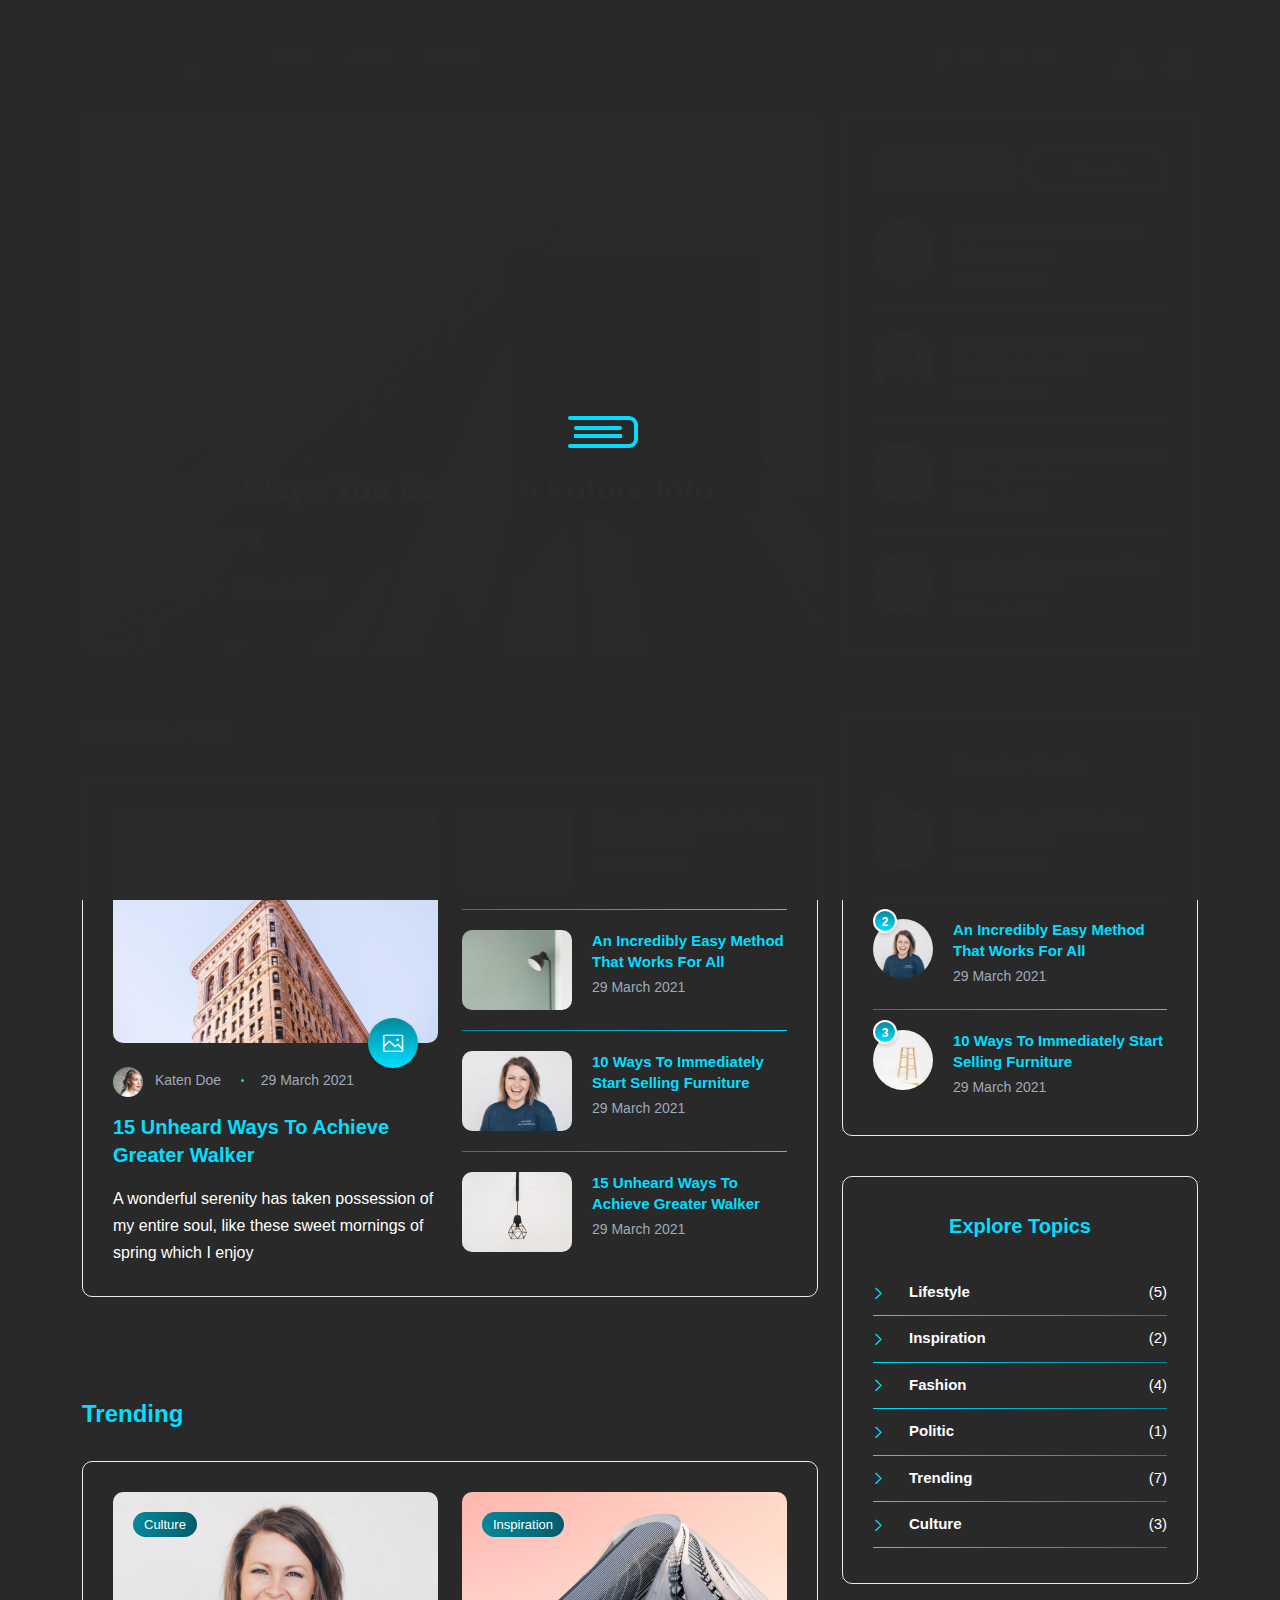
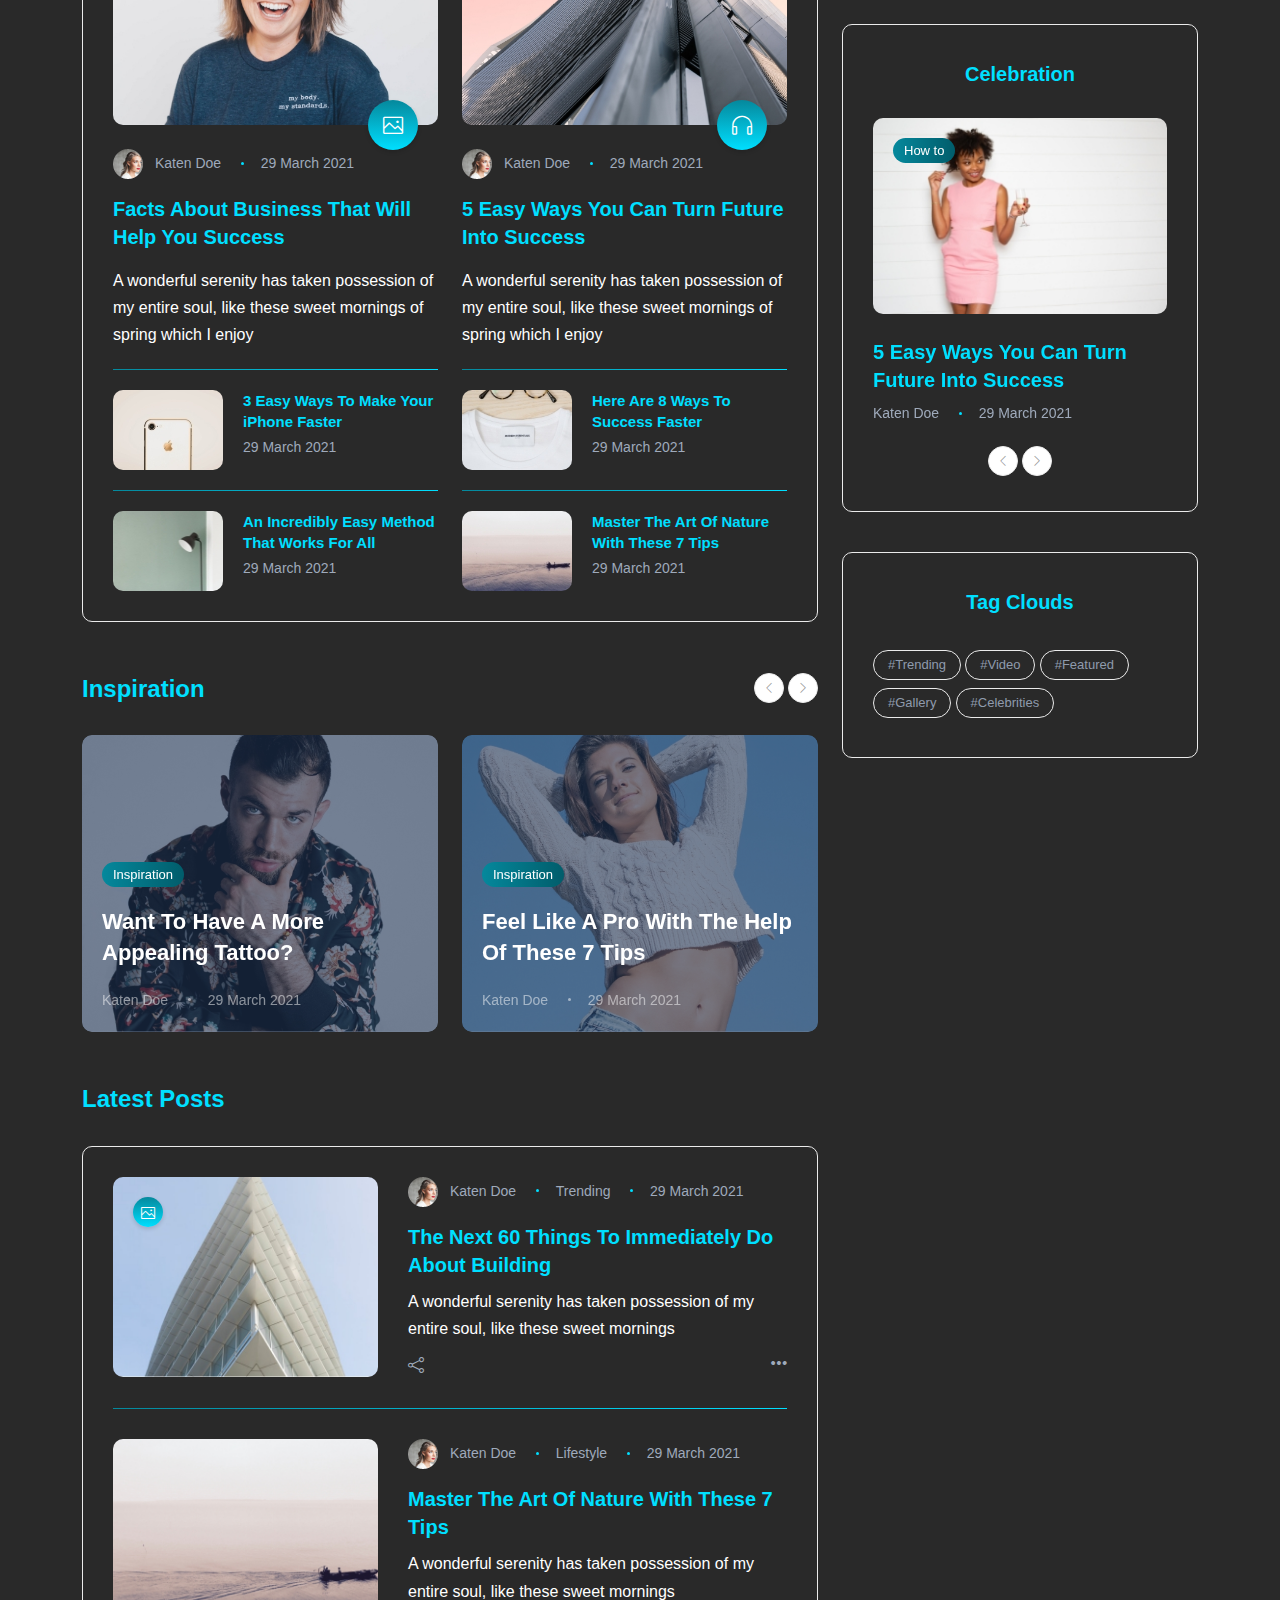
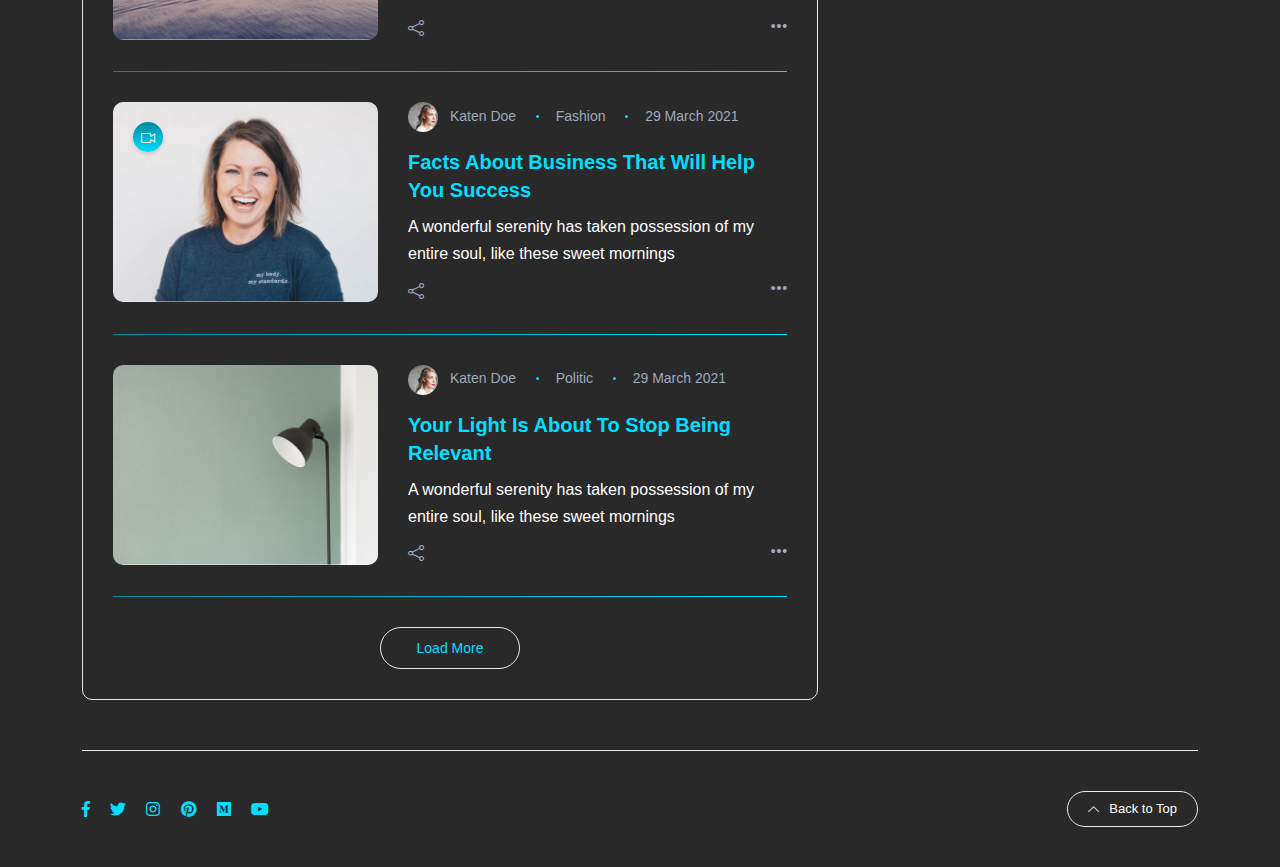
==== commit 3af95aae: "개인 블로그 Front작업" ====
--- a/index.html
+++ b/index.html
@@ -2,7 +2,7 @@
 <html lang="en-US">
   <head>
     <meta http-equiv="Content-Type" content="text/html; charset=UTF-8" />
-    <title>Katen - Minimal Blog & Magazine HTML Theme</title>
+    <title>GhostSec's Blog</title>
     <meta
       name="description"
       content="Katen - Minimal Blog & Magazine HTML Theme"
@@ -79,35 +79,14 @@
             <div class="collapse navbar-collapse">
               <!-- menus -->
               <ul class="navbar-nav mr-auto">
-                <li class="nav-item dropdown active">
-                  <a class="nav-link dropdown-toggle" href="index.html">Home</a>
-                  <ul class="dropdown-menu">
-                    <li>
-                      <a class="dropdown-item" href="index.html">Magazine</a>
-                    </li>
-                    <li>
-                      <a class="dropdown-item" href="personal.html">Personal</a>
-                    </li>
-                    <li>
-                      <a class="dropdown-item" href="personal-alt.html"
-                        >Personal Alt</a
-                      >
-                    </li>
-                    <li>
-                      <a class="dropdown-item" href="minimal.html">Minimal</a>
-                    </li>
-                    <li>
-                      <a class="dropdown-item" href="classic.html">Classic</a>
-                    </li>
-                  </ul>
+                <li class="nav-item">
+                  <a class="nav-link" href="index.html">Home</a>
                 </li>
                 <li class="nav-item">
-                  <a class="nav-link" href="category.html">Lifestyle</a>
+                  <a href="about.html" class="nav-link">About</a>
                 </li>
-                <li class="nav-item">
-                  <a class="nav-link" href="category.html">Inspiration</a>
-                </li>
-                <li class="nav-item dropdown">
+
+                <!--     <li class="nav-item dropdown">
                   <a class="nav-link dropdown-toggle" href="#">Pages</a>
                   <ul class="dropdown-menu">
                     <li>
@@ -130,7 +109,7 @@
                       <a class="dropdown-item" href="contact.html">Contact</a>
                     </li>
                   </ul>
-                </li>
+                </li>-->
                 <li class="nav-item">
                   <a class="nav-link" href="contact.html">Contact</a>
                 </li>
@@ -150,12 +129,7 @@
                 <li class="list-inline-item">
                   <a href="#"><i class="fab fa-instagram"></i></a>
                 </li>
-                <li class="list-inline-item">
-                  <a href="#"><i class="fab fa-pinterest"></i></a>
-                </li>
-                <li class="list-inline-item">
-                  <a href="#"><i class="fab fa-medium"></i></a>
-                </li>
+
                 <li class="list-inline-item">
                   <a href="#"><i class="fab fa-youtube"></i></a>
                 </li>
@@ -461,7 +435,6 @@
               <!-- section header -->
               <div class="section-header">
                 <h3 class="section-title">Editor’s Pick</h3>
-                <img src="images/wave.svg" class="wave" alt="wave" />
               </div>
 
               <div class="padding-30 rounded bordered">
@@ -609,20 +582,11 @@
 
               <div class="spacer" data-height="50"></div>
 
-              <!-- horizontal ads -->
-              <div class="ads-horizontal text-md-center">
-                <span class="ads-title">- Sponsored Ad -</span>
-                <a href="#">
-                  <img src="images/ads/ad-750.png" alt="Advertisement" />
-                </a>
-              </div>
-
               <div class="spacer" data-height="50"></div>
 
               <!-- section header -->
               <div class="section-header">
                 <h3 class="section-title">Trending</h3>
-                <img src="images/wave.svg" class="wave" alt="wave" />
               </div>
 
               <div class="padding-30 rounded bordered">
@@ -815,7 +779,7 @@
               <!-- section header -->
               <div class="section-header">
                 <h3 class="section-title">Inspiration</h3>
-                <img src="images/wave.svg" class="wave" alt="wave" />
+
                 <div class="slick-arrows-top">
                   <button
                     type="button"
@@ -922,7 +886,6 @@
               <!-- section header -->
               <div class="section-header">
                 <h3 class="section-title">Latest Posts</h3>
-                <img src="images/wave.svg" class="wave" alt="wave" />
               </div>
 
               <div class="padding-30 rounded bordered">
@@ -1263,46 +1226,10 @@
             <div class="col-lg-4">
               <!-- sidebar -->
               <div class="sidebar">
-                <!-- widget about -->
-                <div class="widget rounded">
-                  <div
-                    class="widget-about data-bg-image text-center"
-                    data-bg-image="images/map-bg.png"
-                  >
-                    <img src="images/logo.svg" alt="logo" class="mb-4" />
-                    <p class="mb-4">
-                      Hello, We’re content writer who is fascinated by content
-                      fashion, celebrity and lifestyle. We helps clients bring
-                      the right content to the right people.
-                    </p>
-                    <ul class="social-icons list-unstyled list-inline mb-0">
-                      <li class="list-inline-item">
-                        <a href="#"><i class="fab fa-facebook-f"></i></a>
-                      </li>
-                      <li class="list-inline-item">
-                        <a href="#"><i class="fab fa-twitter"></i></a>
-                      </li>
-                      <li class="list-inline-item">
-                        <a href="#"><i class="fab fa-instagram"></i></a>
-                      </li>
-                      <li class="list-inline-item">
-                        <a href="#"><i class="fab fa-pinterest"></i></a>
-                      </li>
-                      <li class="list-inline-item">
-                        <a href="#"><i class="fab fa-medium"></i></a>
-                      </li>
-                      <li class="list-inline-item">
-                        <a href="#"><i class="fab fa-youtube"></i></a>
-                      </li>
-                    </ul>
-                  </div>
-                </div>
-
                 <!-- widget popular posts -->
                 <div class="widget rounded">
                   <div class="widget-header text-center">
                     <h3 class="widget-title">Popular Posts</h3>
-                    <img src="images/wave.svg" class="wave" alt="wave" />
                   </div>
                   <div class="widget-content">
                     <!-- post -->
@@ -1384,7 +1311,6 @@
                 <div class="widget rounded">
                   <div class="widget-header text-center">
                     <h3 class="widget-title">Explore Topics</h3>
-                    <img src="images/wave.svg" class="wave" alt="wave" />
                   </div>
                   <div class="widget-content">
                     <ul class="list">
@@ -1398,40 +1324,10 @@
                   </div>
                 </div>
 
-                <!-- widget newsletter -->
-                <div class="widget rounded">
-                  <div class="widget-header text-center">
-                    <h3 class="widget-title">Newsletter</h3>
-                    <img src="images/wave.svg" class="wave" alt="wave" />
-                  </div>
-                  <div class="widget-content">
-                    <span class="newsletter-headline text-center mb-3"
-                      >Join 70,000 subscribers!</span
-                    >
-                    <form>
-                      <div class="mb-2">
-                        <input
-                          class="form-control w-100 text-center"
-                          placeholder="Email address…"
-                          type="email"
-                        />
-                      </div>
-                      <button class="btn btn-default btn-full" type="submit">
-                        Sign Up
-                      </button>
-                    </form>
-                    <span class="newsletter-privacy text-center mt-3"
-                      >By signing up, you agree to our
-                      <a href="#">Privacy Policy</a></span
-                    >
-                  </div>
-                </div>
-
                 <!-- widget post carousel -->
                 <div class="widget rounded">
                   <div class="widget-header text-center">
                     <h3 class="widget-title">Celebration</h3>
-                    <img src="images/wave.svg" class="wave" alt="wave" />
                   </div>
                   <div class="widget-content">
                     <div class="post-carousel-widget">
@@ -1549,7 +1445,6 @@
                 <div class="widget rounded">
                   <div class="widget-header text-center">
                     <h3 class="widget-title">Tag Clouds</h3>
-                    <img src="images/wave.svg" class="wave" alt="wave" />
                   </div>
                   <div class="widget-content">
                     <a href="#" class="tag">#Trending</a>
@@ -1570,6 +1465,33 @@
         <div class="container-xl">
           <div class="footer-inner">
             <div class="row d-flex align-items-center gy-4">
+              <!-- copyright text -->
+              <div class="col-md-4">
+                <ul class="social-icons list-unstyled list-inline mb-0">
+                  <li class="list-inline-item">
+                    <a href="#"><i class="fab fa-facebook-f"></i></a>
+                  </li>
+                  <li class="list-inline-item">
+                    <a href="#"><i class="fab fa-twitter"></i></a>
+                  </li>
+                  <li class="list-inline-item">
+                    <a href="#"><i class="fab fa-instagram"></i></a>
+                  </li>
+                  <li class="list-inline-item">
+                    <a href="#"><i class="fab fa-pinterest"></i></a>
+                  </li>
+                  <li class="list-inline-item">
+                    <a href="#"><i class="fab fa-medium"></i></a>
+                  </li>
+                  <li class="list-inline-item">
+                    <a href="#"><i class="fab fa-youtube"></i></a>
+                  </li>
+                </ul>
+              </div>
+
+              <!-- social icons -->
+              <div class="col-md-4 text-center"></div>
+
               <!-- go to top button -->
               <div class="col-md-4">
                 <a href="#" id="return-to-top" class="float-md-end"
@@ -1620,7 +1542,7 @@
       <!-- menu -->
       <nav>
         <ul class="vertical-menu">
-          <li class="active">
+          <li>
             <a href="index.html">Home</a>
             <ul class="submenu">
               <li><a href="index.html">Magazine</a></li>
@@ -1645,6 +1567,28 @@
           <li><a href="contact.html">Contact</a></li>
         </ul>
       </nav>
+
+      <!-- social icons -->
+      <ul class="social-icons list-unstyled list-inline mb-0 mt-auto w-100">
+        <li class="list-inline-item">
+          <a href="#"><i class="fab fa-facebook-f"></i></a>
+        </li>
+        <li class="list-inline-item">
+          <a href="#"><i class="fab fa-twitter"></i></a>
+        </li>
+        <li class="list-inline-item">
+          <a href="#"><i class="fab fa-instagram"></i></a>
+        </li>
+        <li class="list-inline-item">
+          <a href="#"><i class="fab fa-pinterest"></i></a>
+        </li>
+        <li class="list-inline-item">
+          <a href="#"><i class="fab fa-medium"></i></a>
+        </li>
+        <li class="list-inline-item">
+          <a href="#"><i class="fab fa-youtube"></i></a>
+        </li>
+      </ul>
     </div>
 
     <!-- JAVA SCRIPTS -->
--- a/css/style.css
+++ b/css/style.css
@@ -1,4 +1,7 @@
 @charset "UTF-8";
+:root {
+  --background-color: #000eff;
+}
 /*
 Template Name: Katen
 Version: 1.0
@@ -35,9 +38,17 @@
 /*=================================================================*/
 /*                      BASE                              
 /*=================================================================*/
+:root {
+  --background-color: #292929;
+  --text-main-color: #00dfff;
+  --text-second-color: #fff;
+  --gra1: #05889c;
+  --gra2: #015c6a;
+  --gra3: #023037;
+}
 body {
-  color: lime;
-  background-color: black;
+  color: var(--text-second-color);
+  background-color: var(--background-color);
   font-family: "Roboto", sans-serif;
   font-size: 15px;
   line-height: 1.7;
@@ -71,7 +82,7 @@
 /*                      Preloader                              
 /*=================================================================*/
 #preloader {
-  background: #fff;
+  background: var(--background-color);
   height: 100%;
   position: fixed;
   width: 100%;
@@ -79,8 +90,12 @@
   z-index: 1031;
 }
 
+mark {
+  background: var(--gra1);
+  color: var(--background-color);
+}
 .book {
-  --color: lime;
+  --color: var(--text-main-color);
   --duration: 6.8s;
   width: 32px;
   height: 12px;
@@ -524,7 +539,7 @@
 h4,
 h5,
 h6 {
-  color: lime;
+  color: var(--text-main-color);
   font-family: "Poppins", sans-serif;
   font-weight: 700;
   line-height: 1.4;
@@ -532,7 +547,7 @@
 }
 
 a {
-  color: limegreen;
+  color: var(--text-second-color);
   outline: 0;
   text-decoration: none;
   -webkit-transition: all 0.2s ease-in-out;
@@ -540,7 +555,7 @@
   transition: all 0.2s ease-in-out;
 }
 a:hover {
-  color: limegreen;
+  color: var(--text-main-color);
 }
 a:focus {
   outline: 0;
@@ -553,8 +568,8 @@
 blockquote {
   padding: 20px 20px;
   margin: 0 0 20px;
-  background: black;
-  border-left: solid 3px lime;
+  background: var(--background-color);
+  border-left: solid 3px var(--text-main-color);
   border-radius: 5px;
 }
 
@@ -567,7 +582,7 @@
 }
 
 .table {
-  color: lime;
+  color: var(--text-main-color);
 }
 
 /*=================================================================*/
@@ -586,8 +601,8 @@
   position: fixed;
   top: 0;
   left: 0;
-  background: black;
-  border-bottom: solid 1px lime;
+  background: var(--background-color);
+  border-bottom: solid 1px var(--text-main-color);
   right: 0;
   padding: 25px 0;
   -webkit-transform: translateY(-100%);
@@ -604,8 +619,8 @@
   position: fixed;
   top: 0;
   left: 0;
-  background: lime;
-  border-bottom: solid 1px liem;
+  background: var(--background-color);
+  border-bottom: solid 1px var(--text-main-color);
   right: 0;
   -webkit-transform: translateY(-100%);
   -moz-transform: translateY(-100%);
@@ -623,7 +638,7 @@
 .header-classic .header-top {
   padding-top: 35px;
   padding-bottom: 35px;
-  border-bottom: solid 1px lime;
+  border-bottom: solid 1px var(--text-main-color);
 }
 .header-classic .header-bottom {
   padding: 20px 0;
@@ -632,7 +647,7 @@
 .header-minimal {
   padding-top: 40px;
   padding-bottom: 40px;
-  border-bottom: solid 1px limegreen;
+  border-bottom: solid 1px var(--text-main-color);
 }
 
 body.down .header-default.clone,
@@ -650,7 +665,7 @@
   padding-bottom: 30px;
 }
 .header-personal .centered-nav {
-  border-top: solid 1px lime;
+  border-top: solid 1px var(--text-main-color);
   padding: 20px 0;
 }
 .header-personal.light {
@@ -664,29 +679,29 @@
   border-top-color: rgba(235, 235, 235, 0.2);
 }
 .header-personal.light .text-logo {
+  color: var(--text-main-color);
+}
+.header-personal.light .social-icons li a {
+  color: var(--text-main-color);
+}
+.header-personal.light .social-icons li a:hover {
+  color: var(--text-second-color);
+}
+.header-personal.light .navbar .nav-link {
+  color: var(--text-second-color);
+}
+.header-personal.light .navbar.clone .nav-link {
+  color: #79889e;
+}
+.header-personal.light .navbar.clone .nav-link:hover {
+  color: #203656;
+}
+.header-personal.light .navbar.clone li.active .nav-link {
   color: #fff;
 }
-.header-personal.light .social-icons li a {
-  color: #fff;
-}
-.header-personal.light .social-icons li a:hover {
-  color: lime;
-}
-.header-personal.light .navbar .nav-link {
-  color: lime;
-}
-.header-personal.light .navbar.clone .nav-link {
-  color: lime;
-}
-.header-personal.light .navbar.clone .nav-link:hover {
-  color: limegreen;
-}
-.header-personal.light .navbar.clone li.active .nav-link {
-  color: lime;
-}
 
 .text-logo {
-  color: white;
+  color: #203656;
   font-size: 30px;
   font-weight: bold;
   font-family: "Poppins", sans-serif;
@@ -694,14 +709,14 @@
   margin: 0px 0 5px;
 }
 .text-logo .dot {
-  color: limegreen;
+  color: var(--text-second-color);
   font-size: 44px;
   margin-left: 5px;
 }
 
 .slogan {
   font-family: "Poppins", sans-serif;
-  color: lime;
+  color: #9faabb;
   font-size: 14px;
 }
 
@@ -715,17 +730,21 @@
 }
 .navbar-nav .nav-link {
   padding: 0.439rem 1rem;
-  color: lime;
+  color: var(--text-main-color);
 }
 .navbar-nav .nav-link:hover {
-  color: limegreen;
+  color: var(--text-second-color);
 }
 .navbar-nav li.active .nav-link {
   color: #fff;
   border-radius: 25px;
-  background: lime;
-  background: -webkit-linear-gradient(left, lime 0%, limegreen 100%);
-  background: linear-gradient(to right, lime 0%, limegreen 100%);
+  background: var(--text-main-color);
+  background: -webkit-linear-gradient(
+    left,
+    var(--text-main-color) 0%,
+    var(--gra2)
+  );
+  background: linear-gradient(to right, var(--text-main-color) 0%, var(--gra2));
 }
 
 .navbar-brand {
@@ -742,10 +761,10 @@
   min-width: 10rem;
   padding: 0;
   margin: 0;
-  color: lime;
+  color: #212529;
   text-align: left;
   list-style: none;
-  background-color: black;
+  background-color: #fff;
   background-clip: padding-box;
   border: 0;
   border-radius: 0.25rem;
@@ -763,12 +782,13 @@
   left: 25%;
   border-left: 8px solid transparent;
   border-right: 8px solid transparent;
-  border-bottom: 10px solid lime;
+  border-bottom: 10px solid #fff;
 }
 .dropdown-menu li:after {
   content: "";
-  background: lime;
-
+  background: #ebebeb;
+  background: -webkit-linear-gradient(right, #ebebeb 0%, transparent 100%);
+  background: linear-gradient(to right, #ebebeb 0%, transparent 100%);
   display: block;
   height: 1px;
   width: 100%;
@@ -785,7 +805,7 @@
   clear: both;
   font-weight: 400;
   font-size: 13px;
-  color: lime;
+  color: #79889e;
   text-align: inherit;
   text-decoration: none;
   white-space: nowrap;
@@ -798,7 +818,7 @@
 
 .dropdown-item:focus,
 .dropdown-item:hover {
-  color: limegreen;
+  color: var(--text-second-color);
   background-color: transparent;
 }
 
@@ -806,7 +826,7 @@
   height: 0;
   margin: 0.1rem 0;
   overflow: hidden;
-  border-top: 1px solid lime;
+  border-top: 1px solid #ddd;
 }
 
 .dropdown-toggle::after {
@@ -825,7 +845,7 @@
 .burger-icon:before,
 .burger-icon:after {
   content: "";
-  background: lime;
+  background: #fff;
   display: block;
   margin: auto;
   height: 1px;
@@ -859,7 +879,7 @@
   }
 }
 .canvas-menu {
-  background: black;
+  background: #fff;
   height: 100vh;
   overflow-y: auto;
   overflow-x: hidden;
@@ -912,7 +932,7 @@
   height: 1em;
   position: absolute;
   padding: 0.25em 0.25em;
-  color: #000;
+  color: var(--text-main-color) !important;
   border: 0;
   border-radius: 0.25rem;
   opacity: 0.4;
@@ -943,7 +963,7 @@
   margin-bottom: 0;
 }
 .canvas-menu .vertical-menu li.openmenu > a {
-  color: #203656;
+  color: var(--text-main-color);
 }
 .canvas-menu .vertical-menu li.openmenu .switch {
   -webkit-transform: rotate(180deg);
@@ -967,28 +987,36 @@
   margin-bottom: 10px;
   margin-top: 10px;
   width: 100%;
-  background: lime;
-  background: -webkit-linear-gradient(left, lime 0%, limegreen 100%);
-  background: linear-gradient(to right, lime 0%, limegreen 100%);
+  background: #ebebeb;
+  background: -webkit-linear-gradient(
+    left,
+    var(--text-main-color) 0%,
+    var(--gra2) 100%
+  );
+  background: linear-gradient(
+    to right,
+    var(--text-main-color) 0%,
+    var(--gra2) 100%
+  );
 }
 .canvas-menu .vertical-menu li.active a {
-  color: limegreen;
+  color: var(--text-main-color);
 }
 .canvas-menu .vertical-menu li.active .submenu a {
-  color: limegreen;
+  color: #79889e;
 }
 .canvas-menu .vertical-menu li.active .submenu a:hover {
-  color: limegreen;
+  color: #203656;
 }
 .canvas-menu .vertical-menu li .switch {
-  border: solid 1px lime;
+  border: solid 1px #ebebeb;
   border-radius: 5px;
   font-size: 10px;
   display: inline-block;
   padding: 10px;
   line-height: 1;
   cursor: pointer;
-  color: lime;
+  color: var(--text-main-color);
   position: absolute;
   top: 0px;
   right: 0;
@@ -1003,7 +1031,7 @@
   -webkit-backface-visibility: hidden;
 }
 .canvas-menu .vertical-menu li a {
-  color: limegreen;
+  color: var(--text-main-color);
   font-family: "Poppins", sans-serif;
   font-size: 14px;
   font-weight: 400;
@@ -1022,12 +1050,12 @@
   display: none;
 }
 .canvas-menu .submenu li a {
-  color: lime;
+  color: var(--text-main-color);
   font-size: 14px;
   font-weight: 400;
 }
 .canvas-menu .submenu li a:hover {
-  color: limegreen;
+  color: var(--text-main-color);
 }
 
 /*=================================================================*/
@@ -1037,7 +1065,7 @@
   opacity: 0;
   visibility: hidden;
   filter: blur(2px);
-  background: transparent;
+  background: var(--background-color);
   position: fixed;
   height: 100vh;
   width: 100%;
@@ -1093,7 +1121,7 @@
 }
 .hero:after {
   content: "";
-  background: #203656;
+  background: var(--background-color);
   display: block;
   left: 0;
   opacity: 0.8;
@@ -1110,7 +1138,7 @@
   z-index: 1;
 }
 .hero .cta h2 {
-  color: #fff;
+  color: var(--text-main-color);
   font-size: 48px;
 }
 .hero .cta p {
@@ -1130,7 +1158,7 @@
 /*                      POST                              
 /*=================================================================*/
 .post .category-badge {
-  color: white;
+  color: #fff;
   font-size: 13px;
   border-radius: 25px;
   display: inline-block;
@@ -1139,18 +1167,18 @@
   left: 20px;
   top: 20px;
   z-index: 1;
-  background: lime;
+  background: var(--text-main-color);
   background: -webkit-linear-gradient(
     left,
-    lime 0%,
-    rgb(0, 190, 0) 51%,
-    #4ffe8c 100%
+    var(--gra1) 0%,
+    var(--gra2) 51%,
+    var(--gra3) 100%
   );
   background: linear-gradient(
     to right,
-    lime 0%,
-    rgb(0, 190, 0) 51%,
-    #4ffe8c 100%
+    var(--gra1) 0%,
+    var(--gra2) 51%,
+    var(--gra3) 100%
   );
   background-size: 200% auto;
   -webkit-transition: all 0.3s ease-in-out;
@@ -1179,9 +1207,17 @@
   -webkit-box-shadow: 0px 2px 4px 0px rgba(0, 0, 0, 0.15);
   -moz-box-shadow: 0px 2px 4px 0px rgba(0, 0, 0, 0.15);
   box-shadow: 0px 2px 4px 0px rgba(0, 0, 0, 0.15);
-  background: lime;
-  background: -webkit-linear-gradient(bottom, lime 0%, #4ffe8c 100%);
-  background: linear-gradient(to top, lime 0%, #4ffe8c 100%);
+  background: var(--text-main-color);
+  background: -webkit-linear-gradient(
+    bottom,
+    var(--text-main-color) 0%,
+    var(--gra1) 100%
+  );
+  background: linear-gradient(
+    to top,
+    var(--text-main-color) 0%,
+    var(--gra1) 100%
+  );
   z-index: 1;
 }
 .post .post-format-sm {
@@ -1199,9 +1235,17 @@
   -webkit-box-shadow: 0px 2px 4px 0px rgba(0, 0, 0, 0.15);
   -moz-box-shadow: 0px 2px 4px 0px rgba(0, 0, 0, 0.15);
   box-shadow: 0px 2px 4px 0px rgba(0, 0, 0, 0.15);
-  background: lime;
-  background: -webkit-linear-gradient(bottom, lime 0%, limegreen 100%);
-  background: linear-gradient(to top, lime 0%, limegreen 100%);
+  background: var(--text-main-color);
+  background: -webkit-linear-gradient(
+    bottom,
+    var(--text-main-color) 0%,
+    var(--gra1) 100%
+  );
+  background: linear-gradient(
+    to top,
+    var(--text-main-color) 0%,
+    var(--gra1) 100%
+  );
   z-index: 1;
 }
 .post .thumb {
@@ -1238,24 +1282,24 @@
   transform: scale(1.07);
 }
 .post .post-title a {
-  color: lime;
+  color: var(--text-main-color);
 }
 .post .post-title a:hover {
-  color: limegreen;
+  color: var(--text-second-color);
 }
 .post .excerpt {
   font-size: 16px;
 }
 .post .meta {
   font-size: 14px;
-  color: limegreen;
+  color: #9faabb;
 }
 .post .meta a {
-  color: lime;
+  color: #9faabb;
   font-weight: 400;
 }
 .post .meta a:hover {
-  color: limegreen;
+  color: var(--text-main-color);
 }
 .post .meta i {
   vertical-align: middle;
@@ -1267,7 +1311,7 @@
 .post .meta li:after {
   content: "";
   display: inline-block;
-  background-color: lime;
+  background-color: var(--text-main-color);
   border-radius: 50%;
   margin-left: 1rem;
   height: 3px;
@@ -1285,7 +1329,7 @@
 }
 .post .post-bottom .social-share .toggle-button {
   font-size: 16px;
-  color: lime;
+  color: #9faabb;
   background-color: transparent;
   border: 0;
   padding: 0;
@@ -1296,11 +1340,11 @@
   vertical-align: middle;
 }
 .post .post-bottom .social-share .icons li a {
-  color: lime;
+  color: var(--text-main-color);
   font-size: 14px;
 }
 .post .post-bottom .social-share .icons li a:hover {
-  color: limegreen;
+  color: var(--text-second-color);
 }
 .post .post-bottom .social-share .icons li:not(:last-child) {
   margin-right: 0.8rem;
@@ -1308,25 +1352,25 @@
 .post .post-bottom .more-button a {
   font-size: 16px;
   font-weight: 700;
-  color: lime;
+  color: #9faabb;
 }
 .post .post-bottom .more-button a i {
-  color: lime;
+  color: #9faabb;
   font-size: 12px;
   margin-left: 10px;
   vertical-align: middle;
 }
 .post .post-bottom .more-button a:hover {
-  color: limegreen;
+  color: var(--text-main-color);
 }
 .post .post-bottom .more-link {
-  color: lime;
+  color: var(--text-main-color);
   font-size: 17px;
   font-weight: bold;
 }
 .post .post-bottom .more-link i {
   font-size: 12px;
-  color: lime;
+  color: var(--text-second-color);
   margin-left: 10px;
   vertical-align: middle;
   position: relative;
@@ -1358,9 +1402,9 @@
   position: relative;
 }
 .post.post-list-sm .thumb .number {
-  color: lime;
+  color: #fff;
   display: block;
-  border: solid 2px lime;
+  border: solid 2px #fff;
   border-radius: 50%;
   font-size: 12px;
   font-family: "Poppins", sans-serif;
@@ -1375,9 +1419,17 @@
   -webkit-box-shadow: 0px 2px 4px 0px rgba(0, 0, 0, 0.15);
   -moz-box-shadow: 0px 2px 4px 0px rgba(0, 0, 0, 0.15);
   box-shadow: 0px 2px 4px 0px rgba(0, 0, 0, 0.15);
-  background: lime;
-  background: -webkit-linear-gradient(bottom, lime 0%, limegreen 100%);
-  background: linear-gradient(to top, lime 0%, limegreen 100%);
+  background: var(--text-main-color);
+  background: -webkit-linear-gradient(
+    bottom,
+    var(--text-main-color) 0%,
+    var(--gra1) 100%
+  );
+  background: linear-gradient(
+    to top,
+    var(--text-main-color) 0%,
+    var(--gra1) 100%
+  );
   z-index: 1;
 }
 .post.post-list-sm .post-title {
@@ -1390,9 +1442,17 @@
   margin-bottom: 20px;
   margin-top: 20px;
   width: 100%;
-  background: lime;
-  background: -webkit-linear-gradient(right, #ebebeb 0%, transparent 100%);
-  background: linear-gradient(to left, #ebebeb 0%, transparent 100%);
+  background: var(--text-main-color);
+  background: -webkit-linear-gradient(
+    right,
+    var(--text-main-color) 0%,
+    var(--gra1) 100%
+  );
+  background: linear-gradient(
+    to left,
+    var(--text-main-color) 0%,
+    var(--gra1) 100%
+  );
 }
 .post.post-list-sm.before-seperator:before {
   content: "";
@@ -1401,9 +1461,17 @@
   margin-bottom: 20px;
   margin-top: 20px;
   width: 100%;
-  background: #ebebeb;
-  background: -webkit-linear-gradient(right, #ebebeb 0%, transparent 100%);
-  background: linear-gradient(to left, #ebebeb 0%, transparent 100%);
+  background: var(--text-main-color);
+  background: -webkit-linear-gradient(
+    right,
+    var(--text-main-color) 0%,
+    var(--gra1) 100%
+  );
+  background: linear-gradient(
+    to left,
+    var(--text-main-color) 0%,
+    var(--gra1) 100%
+  );
 }
 .post.post-list-sm.before-seperator:after {
   content: "";
@@ -1457,9 +1525,17 @@
   margin-bottom: 30px;
   margin-top: 30px;
   width: 100%;
-  background: lime;
-  background: -webkit-linear-gradient(right, lime 0%, limegreen 100%);
-  background: linear-gradient(to left, limegreen 0%, lime 100%);
+  background: #ebebeb;
+  background: -webkit-linear-gradient(
+    right,
+    var(--text-main-color) 0%,
+    var(--gra1) 100%
+  );
+  background: linear-gradient(
+    to left,
+    var(--text-main-color) 0%,
+    var(--gra1) 100%
+  );
 }
 .post.post-grid .thumb .inner {
   margin-top: -1px;
@@ -1470,7 +1546,7 @@
   padding: 30px;
 }
 .post.post-grid .post-bottom {
-  border-top: solid 1px lime;
+  border-top: solid 1px #ebebeb;
   margin: 0 30px;
   padding: 20px 0;
 }
@@ -1483,7 +1559,7 @@
 }
 .post.post-grid .post-bottom .icons:before {
   content: "";
-  background: lime;
+  background: #ddd;
   display: inline-block;
   height: 1px;
   margin-left: 10px;
@@ -1510,7 +1586,7 @@
   font-size: 30px;
 }
 .post.post-classic .post-bottom {
-  border-top: solid 1px lime;
+  border-top: solid 1px #ebebeb;
   margin: 0 50px;
   padding: 20px 0;
 }
@@ -1547,7 +1623,7 @@
   padding: 50px 100px 50px;
 }
 .post.post-xl .post-bottom {
-  border-top: solid 1px lime;
+  border-top: solid 1px #ebebeb;
   margin: 0 100px;
   padding-top: 20px;
 }
@@ -1624,7 +1700,7 @@
   font-size: 16px;
 }
 .post-single .post-bottom {
-  border-top: solid 1px lime;
+  border-top: solid 1px #ebebeb;
   padding-top: 30px;
   margin-top: 30px;
 }
@@ -1801,10 +1877,10 @@
   margin: 15px 0;
 }
 .featured-post-md .post-title a {
-  color: lime !important;
+  color: #fff;
 }
 .featured-post-md .post-title a:hover {
-  color: limegreen;
+  color: #fff;
 }
 .featured-post-md .meta {
   color: rgba(255, 255, 255, 0.5);
@@ -1846,7 +1922,7 @@
 }
 .featured-post-xl .thumb:after {
   content: "";
-  background: lime;
+  background: #203656;
   display: block;
   height: 100%;
   left: 0;
@@ -1874,10 +1950,10 @@
   margin: 20px 0;
 }
 .featured-post-xl .post-title a {
-  color: lime;
+  color: #fff;
 }
 .featured-post-xl .post-title a:hover {
-  color: limegreen;
+  color: #fff;
 }
 .featured-post-xl .meta {
   color: rgba(255, 255, 255, 0.5);
@@ -1950,7 +2026,7 @@
 /*                      ABOUT AUTHOR                              
 /*=================================================================*/
 .about-author {
-  background: black;
+  background: #f1f8ff;
 }
 .about-author:last-child {
   margin-bottom: 0;
@@ -1973,10 +2049,10 @@
   margin: 0 0 10px;
 }
 .about-author .details h4.name a {
-  color: lime;
+  color: #203656;
 }
 .about-author .details h4.name a:hover {
-  color: limegreen;
+  color: var(--text-main-color);
 }
 .about-author .details p {
   margin-bottom: 10px;
@@ -2008,8 +2084,16 @@
   margin-top: 30px;
   width: 100%;
   background: #ebebeb;
-  background: -webkit-linear-gradient(right 0%, transparent 100%);
-  background: linear-gradient(to left, #ebebeb 0%, transparent 100%);
+  background: -webkit-linear-gradient(
+    right,
+    var(--text-main-color) 0%,
+    var(--gra1) 100%
+  );
+  background: linear-gradient(
+    to left,
+    var(--text-main-color) 0%,
+    var(--gra1) 100%
+  );
 }
 .comments li.comment {
   margin-bottom: 30px;
@@ -2035,13 +2119,13 @@
   margin: 0;
 }
 .comments li.comment .details h4.name a {
-  color: lime;
+  color: #203656;
 }
 .comments li.comment .details h4.name a:hover {
-  color: limegreen;
+  color: var(--text-main-color);
 }
 .comments li.comment .details .date {
-  color: limegreen;
+  color: #9faabb;
   font-size: 13px;
   display: block;
   margin-bottom: 10px;
@@ -2051,7 +2135,7 @@
 /*                      PAGE                              
 /*=================================================================*/
 .page-header {
-  background: transparent;
+  background: var(--background-color);
   padding: 40px 0;
 }
 .page-header h1 {
@@ -2059,7 +2143,7 @@
 }
 
 .page-content {
-  color: lime;
+  color: #707a88;
   font-size: 16px;
 }
 
@@ -2071,7 +2155,7 @@
   padding: 25px;
 }
 .contact-item .icon {
-  color: lime;
+  color: #fff;
   float: left;
   border-radius: 10px;
   display: block;
@@ -2080,7 +2164,17 @@
   height: 50px;
   text-align: center;
   width: 50px;
-  background: transparent;
+  background: var(--text-main-color);
+  background: -webkit-linear-gradient(
+    left,
+    var(--text-main-color) 0%,
+    var(--gra1) 100%
+  );
+  background: linear-gradient(
+    to right,
+    var(--text-main-color) 0%,
+    var(--gra1) 100%
+  );
 }
 .contact-item .details {
   margin-left: 20px;
@@ -2093,7 +2187,7 @@
 /*                      WIDGETS                              
 /*=================================================================*/
 .widget {
-  border: solid 1px lime;
+  border: solid 1px #ebebeb;
   padding: 35px 30px;
   margin-bottom: 40px;
 }
@@ -2132,28 +2226,36 @@
   line-height: 2.8rem;
 }
 .widget ul.list li a {
-  color: #203656;
+  color: var(--text-second-color);
   font-weight: 700;
 }
 .widget ul.list li a:before {
   content: "";
-  color: limegreen;
+  color: var(--text-main-color);
   font-family: "simple-line-icons";
   font-size: 11px;
   vertical-align: middle;
   margin-right: 25px;
 }
 .widget ul.list li a:hover {
-  color: limegreen;
+  color: var(--text-main-color);
 }
 .widget ul.list li:after {
   content: "";
   display: block;
   height: 1px;
   width: 100%;
-  background: lime;
-  background: -webkit-linear-gradient(left, lime 0%, limegreen 100%);
-  background: linear-gradient(to right, lime 0%, limegreen 100%);
+  background: #ebebeb;
+  background: -webkit-linear-gradient(
+    left,
+    var(--text-main-color) 0%,
+    var(--gra1) 100%
+  );
+  background: linear-gradient(
+    to right,
+    var(--text-main-color) 0%,
+    var(--gra1) 100%
+  );
 }
 .widget ul.list li span {
   float: right;
@@ -2191,18 +2293,18 @@
   margin-top: 50px;
 }
 footer .footer-inner {
-  border-top: solid 1px lime;
+  border-top: solid 1px #ebebeb;
   padding: 40px 0;
 }
 footer .footer-inner .copyright {
-  color: lime;
+  color: #9faabb;
 }
 
 /*=================================================================*/
 /*                      SEARCH POPUP                              
 /*=================================================================*/
 .search-popup {
-  background: black;
+  background: var(--background-color);
   position: fixed;
   left: 0;
   top: 0;
@@ -2231,6 +2333,8 @@
 .search-popup .btn-close {
   right: 30px;
   top: 30px;
+  background-color: var(--text-main-color);
+  color: var(--text-second-color);
   position: absolute;
 }
 
@@ -2242,7 +2346,7 @@
 }
 
 .bordered {
-  border: solid 1px lime;
+  border: solid 1px #ebebeb;
 }
 
 .padding-30 {
@@ -2262,7 +2366,7 @@
 .newsletter-headline {
   font-size: 15px;
   font-weight: bold;
-  color: limegreen;
+  color: #203656;
   display: block;
 }
 
@@ -2271,31 +2375,21 @@
   display: block;
 }
 
-.ads-title {
-  color: lime;
-  font-family: "Poppins", sans-serif;
-  font-size: 12px;
-  display: block;
-  margin-bottom: 10px;
-  text-align: center;
-  text-transform: uppercase;
-}
-
 ::selection {
-  color: lime;
-  background: limegreen;
+  color: #fff;
+  background: var(--gra2);
   /* WebKit/Blink Browsers */
 }
 
 ::-moz-selection {
-  color: lime;
-  background: limegreen;
+  color: #fff;
+  background: var(--gra2);
   /* Gecko Browsers */
 }
 
 .tag {
-  color: lime;
-  border: solid 1px limegreen;
+  color: #8f9bad;
+  border: solid 1px #ebebeb;
   border-radius: 25px;
   font-size: 13px;
   display: inline-block;
@@ -2303,12 +2397,12 @@
   margin: 4px 0;
 }
 .tag:hover {
-  border-color: limegreen;
-  color: limegreen;
+  border-color: var(--text-main-color);
+  color: var(--text-main-color);
 }
 
 .mouse {
-  border: solid 1px lime;
+  border: solid 1px #fff;
   border-radius: 16px;
   display: block;
   height: 26px;
@@ -2325,7 +2419,7 @@
 }
 
 .mouse .wheel {
-  background: lime;
+  background: #fff;
   border-radius: 100%;
   display: block;
   position: absolute;
@@ -2384,7 +2478,7 @@
 }
 
 .btn {
-  color: lime;
+  color: #fff;
   border: 0;
   border-radius: 25px;
   font-family: "Roboto", sans-serif;
@@ -2409,10 +2503,21 @@
 }
 
 .btn-default {
-  color: lime;
+  color: #fff;
   padding: 9.5px 36px;
-  background: limegreen;
-
+  background: var(--gra1);
+  background: -webkit-linear-gradient(
+    left,
+    var(--gra1) 0%,
+    var(--gra2) 51%,
+    var(--gra3) 100%
+  );
+  background: linear-gradient(
+    to right,
+    var(--gra1) 0%,
+    var(--gra2) 51%,
+    var(--gra3) 100%
+  );
   background-size: 200% auto;
 }
 .btn-default:hover {
@@ -2421,25 +2526,25 @@
 }
 
 .btn-simple {
-  color: #8f9bad;
+  color: var(--text-main-color);
   padding: 9.5px 36px;
   background: transparent;
   border: solid 1px #ebebeb;
 }
 .btn-simple:hover {
-  color: lime;
-  border-color: limegreen;
+  color: var(--gra1);
+  border-color: var(--text-main-color);
 }
 
 .btn-light {
-  color: lime;
+  color: #fff;
   padding: 9.5px 36px;
   background: transparent;
-  border: solid 1px lime;
+  border: solid 1px #fff;
 }
 .btn-light:hover {
-  color: lime;
-  border-color: limegreen;
+  color: var(--text-main-color);
+  border-color: #fff;
 }
 
 .btn-full {
@@ -2463,11 +2568,22 @@
 }
 
 .icon-button {
-  color: lime;
-  border: 2px solid lime;
+  color: var(--text-second-color);
+  border: 0;
   border-radius: 50%;
-  background: black;
-
+  background: var(--text-main-color);
+  background: -webkit-linear-gradient(
+    bottom,
+    var(--gra1) 0%,
+    var(--gra2) 51%,
+    var(--gra3) 100%
+  );
+  background: linear-gradient(
+    to top,
+    var(--gra1) 0%,
+    var(--gra2) 51%,
+    var(--gra3) 100%
+  );
   background-size: auto 200%;
   display: inline-flex;
   justify-content: center;
@@ -2512,13 +2628,13 @@
   border-radius: 0;
 }
 .breadcrumb .breadcrumb-item a {
-  color: lime;
+  color: var(--text-main-color);
 }
 .breadcrumb .breadcrumb-item a:hover {
-  color: limegreen;
+  color: var(--text-second-color);
 }
 .breadcrumb .breadcrumb-item.active {
-  color: limegreen;
+  color: var(--text-second-color);
 }
 
 /* === Form Control === */
@@ -2529,16 +2645,16 @@
   padding: 8px 24px;
   font-size: 14px;
   line-height: 1.6;
-  color: lime;
-  background-color: black;
+  color: var(--text-main-color);
+  background-color: var(--background-color);
   background-image: none;
-  border: solid 1px lime;
+  border: solid 1px var(--text-main-color);
   -webkit-box-shadow: none;
   box-shadow: none;
 }
 
 .form-control:focus {
-  border-color: lime;
+  border-color: var(--text-main-color);
   outline: 0;
   -webkit-box-shadow: none;
   box-shadow: none;
@@ -2553,7 +2669,7 @@
   font-size: 14px;
   font-weight: 400;
   line-height: 1;
-  color: lime;
+  color: #555;
   text-align: center;
   background-color: transparent;
   border: 0;
@@ -2562,22 +2678,22 @@
 
 .form-control::-webkit-input-placeholder {
   /* Chrome/Opera/Safari */
-  color: lime;
+  color: var(--text-second-color);
 }
 
 .form-control::-moz-placeholder {
   /* Firefox 19+ */
-  color: lime;
+  color: var(--text-second-color);
 }
 
 .form-control:-ms-input-placeholder {
   /* IE 10+ */
-  color: lime;
+  color: var(--text-second-color);
 }
 
 .form-control:-moz-placeholder {
   /* Firefox 18- */
-  color: lime;
+  color: var(--text-second-color);
 }
 
 /* === Alert === */
@@ -2644,7 +2760,8 @@
   margin: 8px;
   border-radius: 50%;
   border: 3px solid;
-  border-color: lime transparent limegreen transparent;
+  border-color: var(--text-main-color) transparent var(--text-main-color)
+    transparent;
   animation: lds-dual-ring 1.2s linear infinite;
 }
 
@@ -2666,22 +2783,33 @@
 }
 
 .nav-fill .nav-item > .nav-link {
-  color: limegreen !important;
+  color: var(--text-main-color) !important;
   margin-right: 10px;
 }
 
 .nav-pills .nav-link.active,
 .nav-pills .show > .nav-link {
-  color: limegreen !important;
-  background: black;
-
+  color: var(--text-main-color) !important;
+  background: var(--text-main-color);
+  background: -webkit-linear-gradient(
+    left,
+    var(--gra1) 0%,
+    var(--gra2) 51%,
+    var(--gra3) 100%
+  );
+  background: linear-gradient(
+    to right,
+    var(--gra1) 0%,
+    var(--gra2) 51%,
+    var(--gra3) 100%
+  );
   border-color: transparent;
   background-size: 200% auto;
 }
 
 .nav-pills .nav-link {
   background: 0 0;
-  border: solid 1px lime;
+  border: solid 1px #ebebeb;
   border-radius: 30px;
 }
 
@@ -2699,10 +2827,21 @@
 
 .page-item.active .page-link {
   z-index: 3;
-  color: lime;
+  color: #fff;
   border-color: transparent;
-  background: black;
-
+  background: #ffa387;
+  background: -webkit-linear-gradient(
+    bottom,
+    var(--gra1) 0%,
+    var(--gra2) 51%,
+    var(--gra3) 100%
+  );
+  background: linear-gradient(
+    to top,
+    var(--gra1) 0%,
+    var(--gra2) 51%,
+    var(--gra3) 100%
+  );
   background-size: auto 200%;
   -webkit-box-shadow: 0px 2px 4px 0px rgba(0, 0, 0, 0.15);
   -moz-box-shadow: 0px 2px 4px 0px rgba(0, 0, 0, 0.15);
@@ -2715,11 +2854,11 @@
 .page-link {
   position: relative;
   display: block;
-  color: lime;
+  color: #8f9bad;
   border-radius: 50%;
   font-size: 14px;
   text-decoration: none;
-  border: solid 1px lime;
+  border: solid 1px #ebebeb;
   height: 45px;
   line-height: 45px;
   text-align: center;
@@ -2735,11 +2874,16 @@
   background: #ffa387;
   background: -webkit-linear-gradient(
     bottom,
-    #ffa387 0%,
-    #fe4f70 51%,
-    #ffa387 100%
+    var(--gra1) 0%,
+    var(--gra2) 51%,
+    var(--gra3) 100%
   );
-  background: linear-gradient(to top, #ffa387 0%, #fe4f70 51%, #ffa387 100%);
+  background: linear-gradient(
+    to top,
+    var(--gra1) 0%,
+    var(--gra2) 51%,
+    var(--gra3) 100%
+  );
   background-size: auto 200%;
   border-color: transparent;
 }
@@ -2759,7 +2903,7 @@
 /*=================================================================*/
 /* === Go to Top === */
 #return-to-top {
-  color: #8f9bad;
+  color: var(--text-second-color);
   font-size: 13px;
   border: solid 1px #ebebeb;
   text-decoration: none;
@@ -2779,8 +2923,8 @@
 }
 
 #return-to-top:hover {
-  color: #fe4f70;
-  border-color: #fe4f70;
+  color: var(--text-main-color);
+  border-color: var(--gra1);
 }
 
 .videoWrapper {
@@ -2801,10 +2945,10 @@
 
 .social-icons a {
   font-size: 16px;
-  color: lime;
+  color: var(--text-main-color);
 }
 .social-icons a:hover {
-  color: limegreen;
+  color: var(--text-second-color);
 }
 .social-icons li:not(:last-child) {
   margin-right: 1rem;
@@ -2826,7 +2970,7 @@
   text-align: center;
   background: transparent;
   border-radius: 50%;
-  border: solid 1px lime;
+  border: solid 1px #ebebeb;
   top: 50%;
   -webkit-transform: translateY(-50%);
   -moz-transform: translateY(-50%);
@@ -2843,33 +2987,33 @@
 .slick-next:focus,
 .slick-prev:hover,
 .slick-prev:focus {
-  background: black;
-  border-color: lime;
+  background: #fff;
+  border-color: #ebebeb;
 }
 .slick-next:hover:before,
 .slick-next:focus:before,
 .slick-prev:hover:before,
 .slick-prev:focus:before {
-  color: lime;
+  color: var(--text-main-color);
 }
 
 .slick-prev {
   left: -30px;
 }
 .slick-prev:hover {
-  background: limegreen;
+  background: var(--text-second-color);
 }
 
 .slick-next {
   right: -30px;
 }
 .slick-next:hover {
-  background: limegreen;
+  background: var(--text-main-color);
 }
 
 .slick-prev:before,
 .slick-next:before {
-  color: lime;
+  color: #909090;
   font-size: 10px;
   opacity: 1;
 }
@@ -2919,7 +3063,9 @@
 }
 
 .slick-dots li.slick-active button:before {
-  background: lime;
+  background: var(--text-main-color);
+  background: -webkit-linear-gradient(left, var(--gra1) 0%, var(--gra2) 100%);
+  background: linear-gradient(to right, var(--gra2) 0%, var(--gra3) 100%);
   border-radius: 5px;
   opacity: 1;
   width: 25px;
@@ -2927,7 +3073,7 @@
 
 .slick-dots li button:before {
   content: "";
-  background: lime;
+  background: #d4d4d4;
   border-radius: 50%;
   opacity: 1;
   top: 8px;
@@ -2954,23 +3100,23 @@
 }
 
 .slick-custom-buttons {
-  color: lime;
+  color: #909090;
   font-size: 10px;
   width: 30px;
   height: 30px;
   line-height: 30px;
   text-align: center;
-  background: black;
+  background: #fff;
   border-radius: 50%;
-  border: solid 1px lime;
+  border: solid 1px #ebebeb;
   padding: 0;
   -webkit-transition: all 0.3s ease-in-out;
   -moz-transition: all 0.3s ease-in-out;
   transition: all 0.3s ease-in-out;
 }
 .slick-custom-buttons:hover {
-  color: limegreen;
-  border-color: lime;
+  color: var(--text-main-color);
+  border-color: var(--text-second-color);
 }
 
 /*=================================================================*/
@@ -3107,7 +3253,7 @@
   }
   .post.post-classic .post-bottom .icons:before {
     content: "";
-    background: lime;
+    background: #ddd;
     display: inline-block;
     height: 1px;
     margin-left: 10px;
